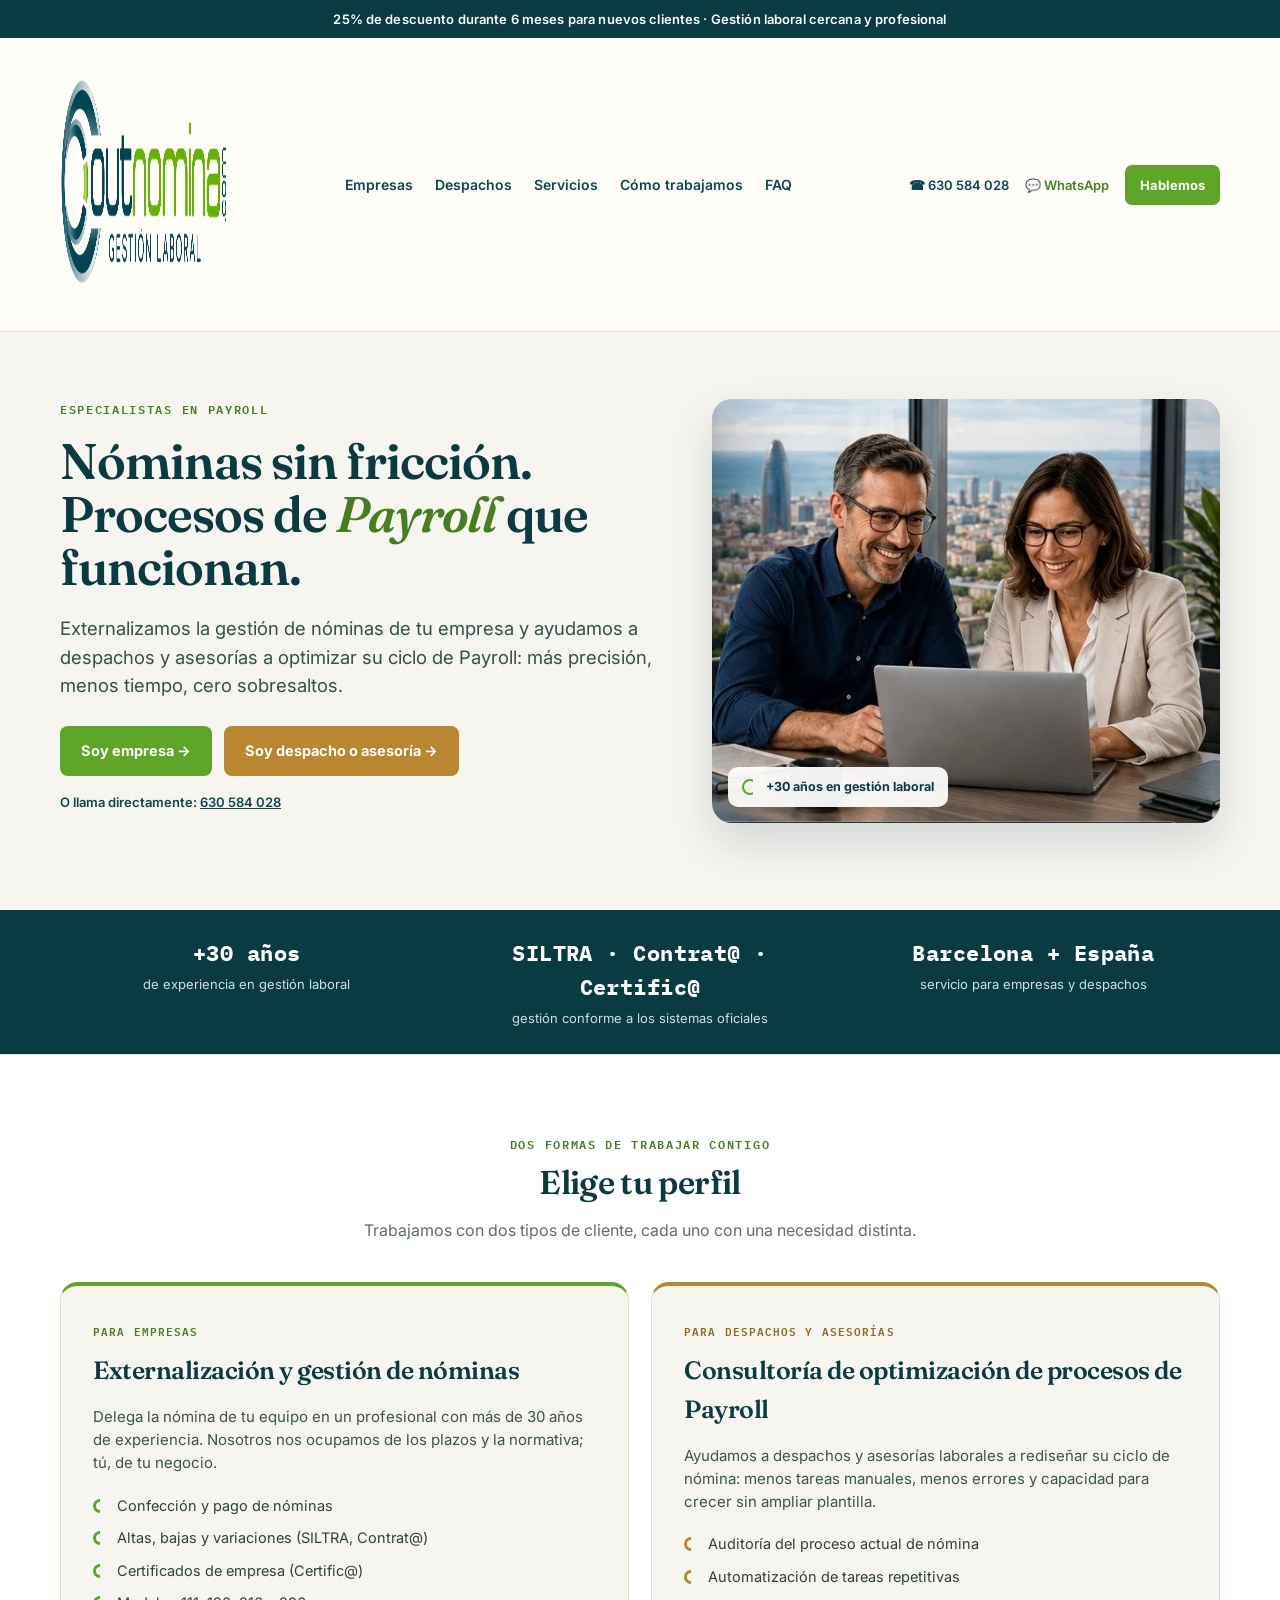
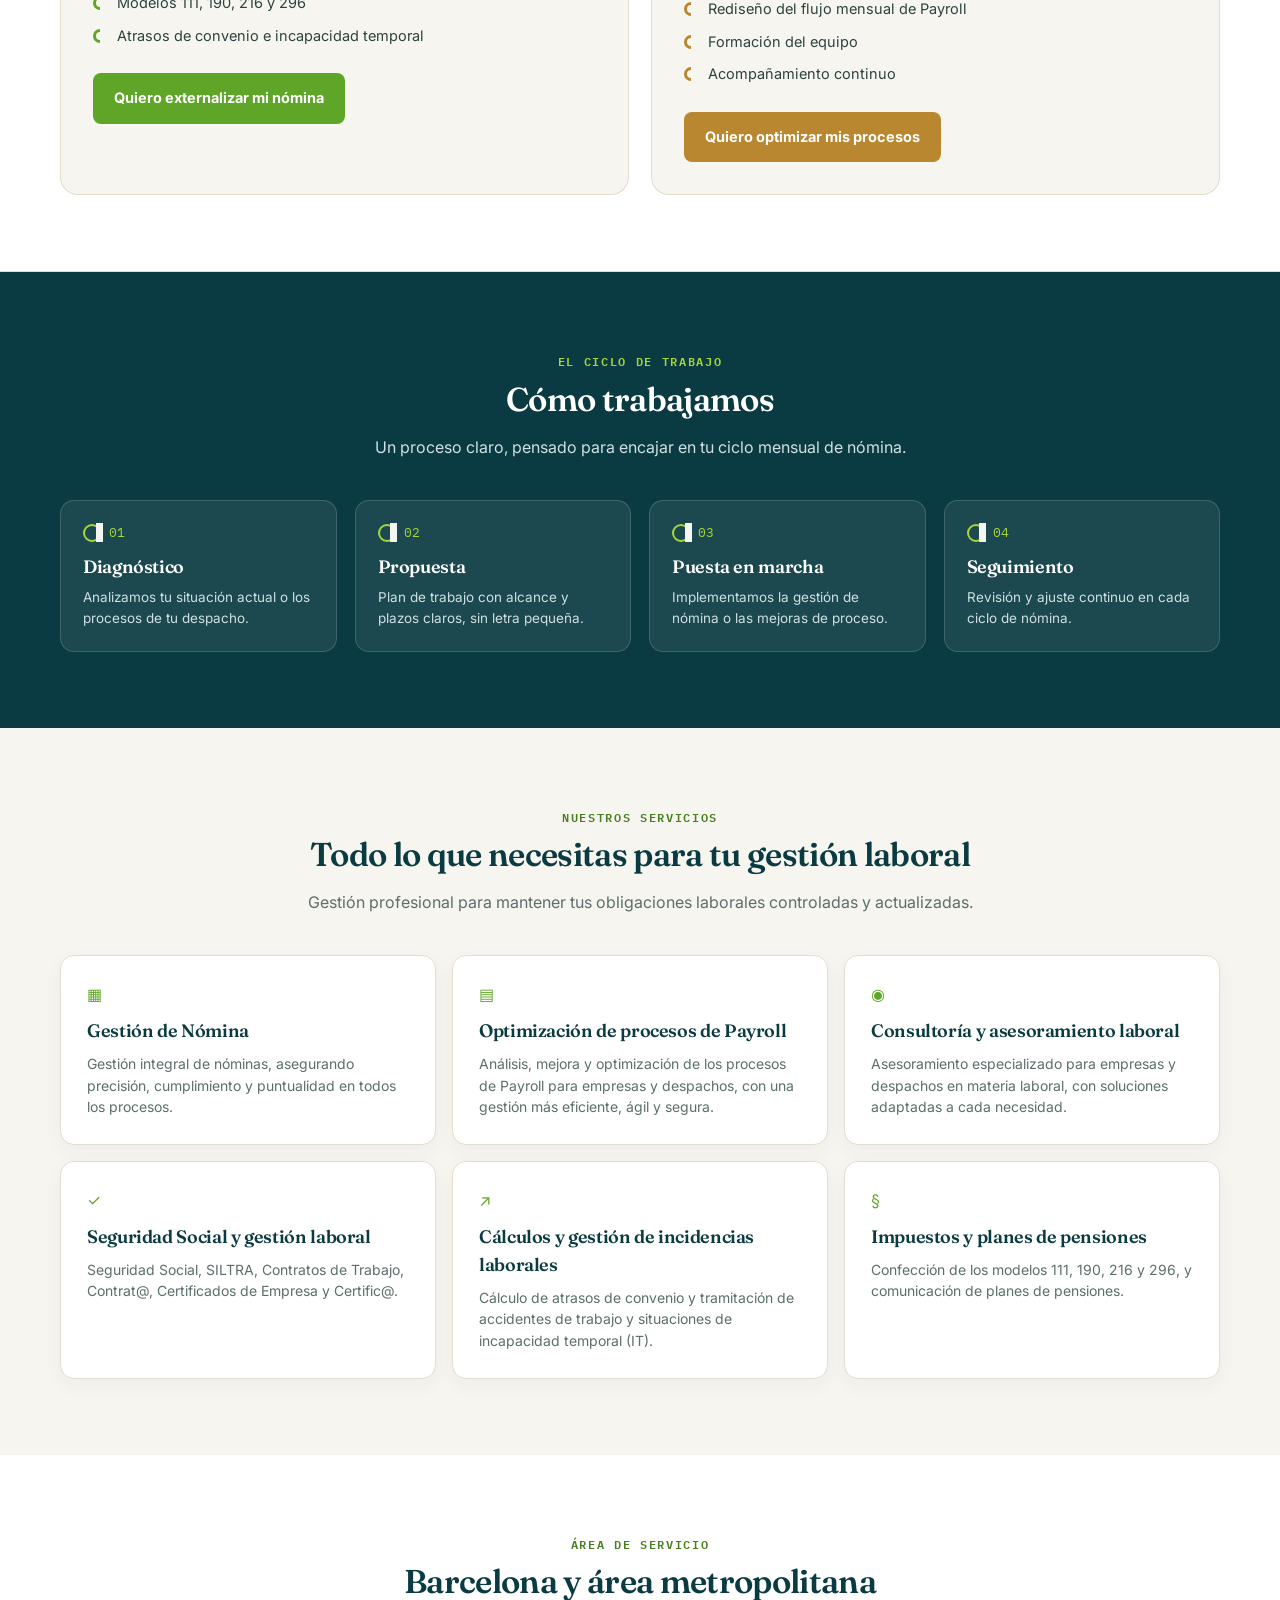
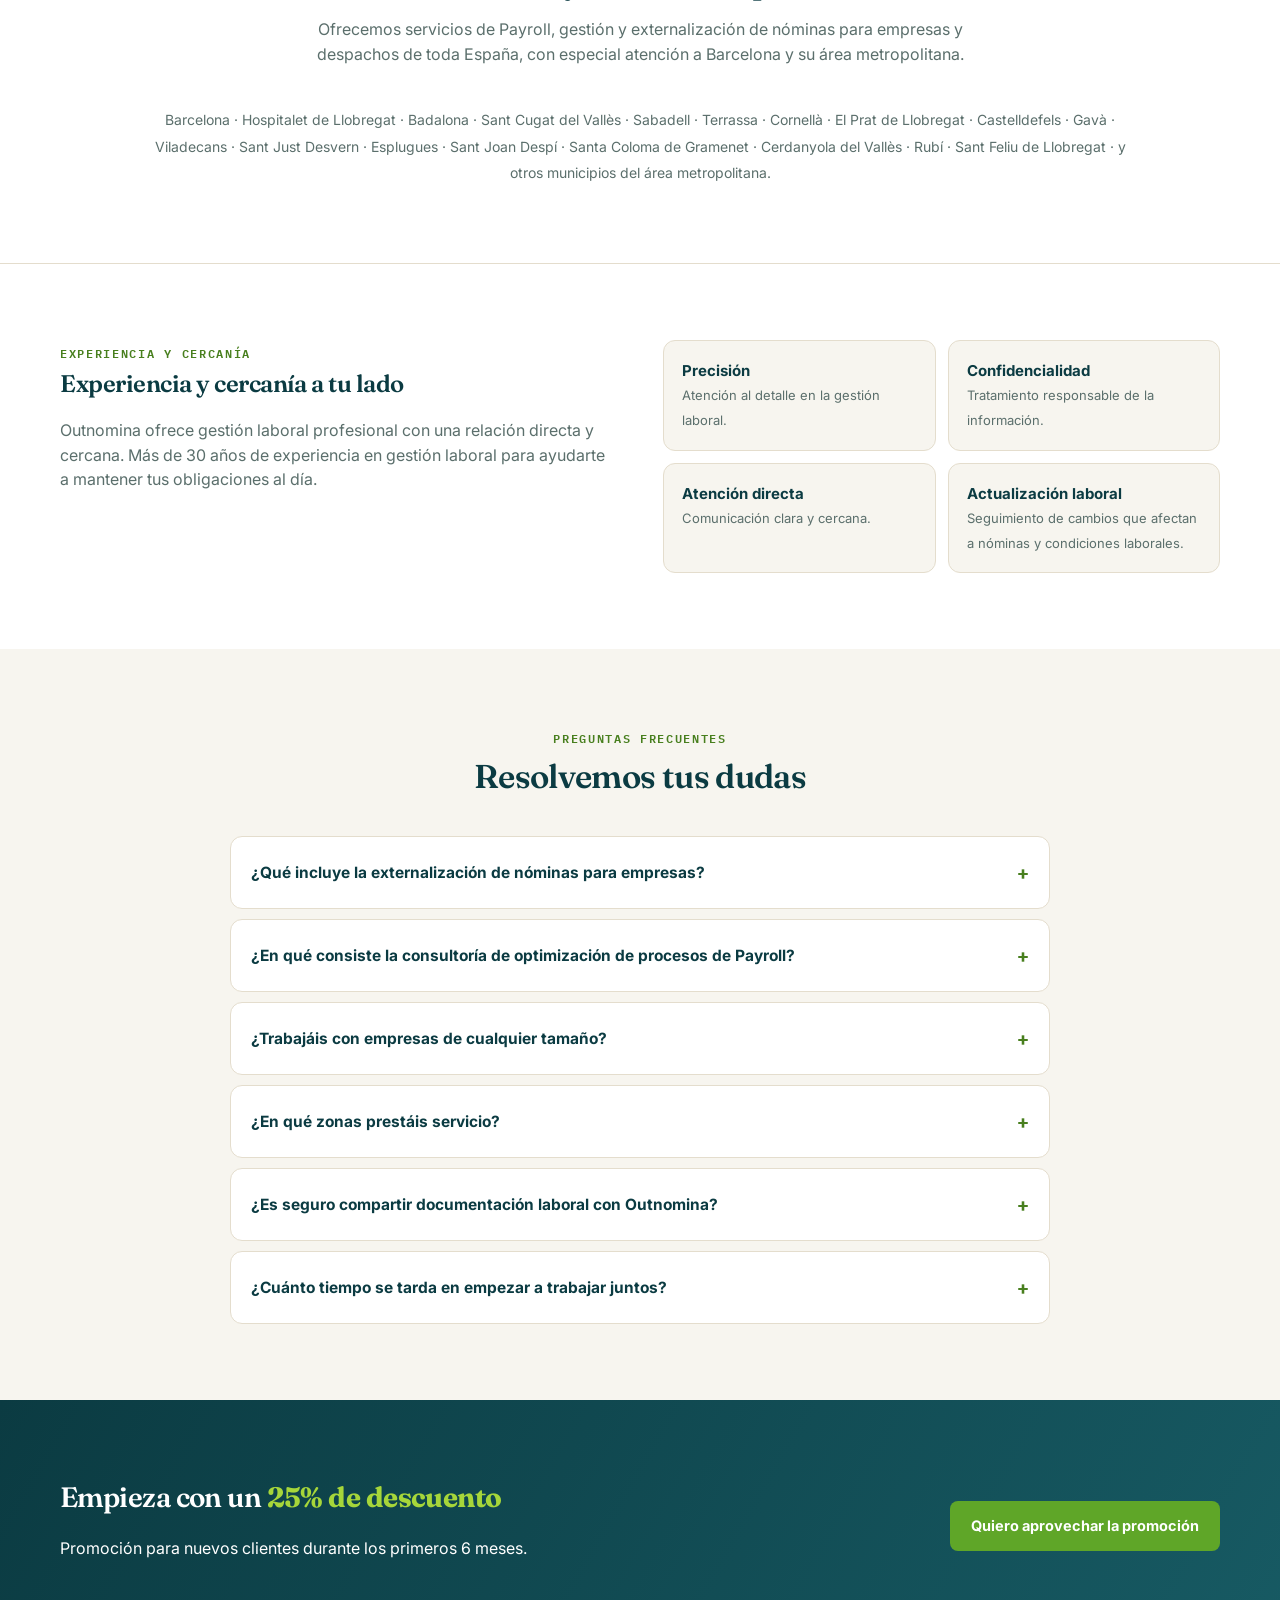
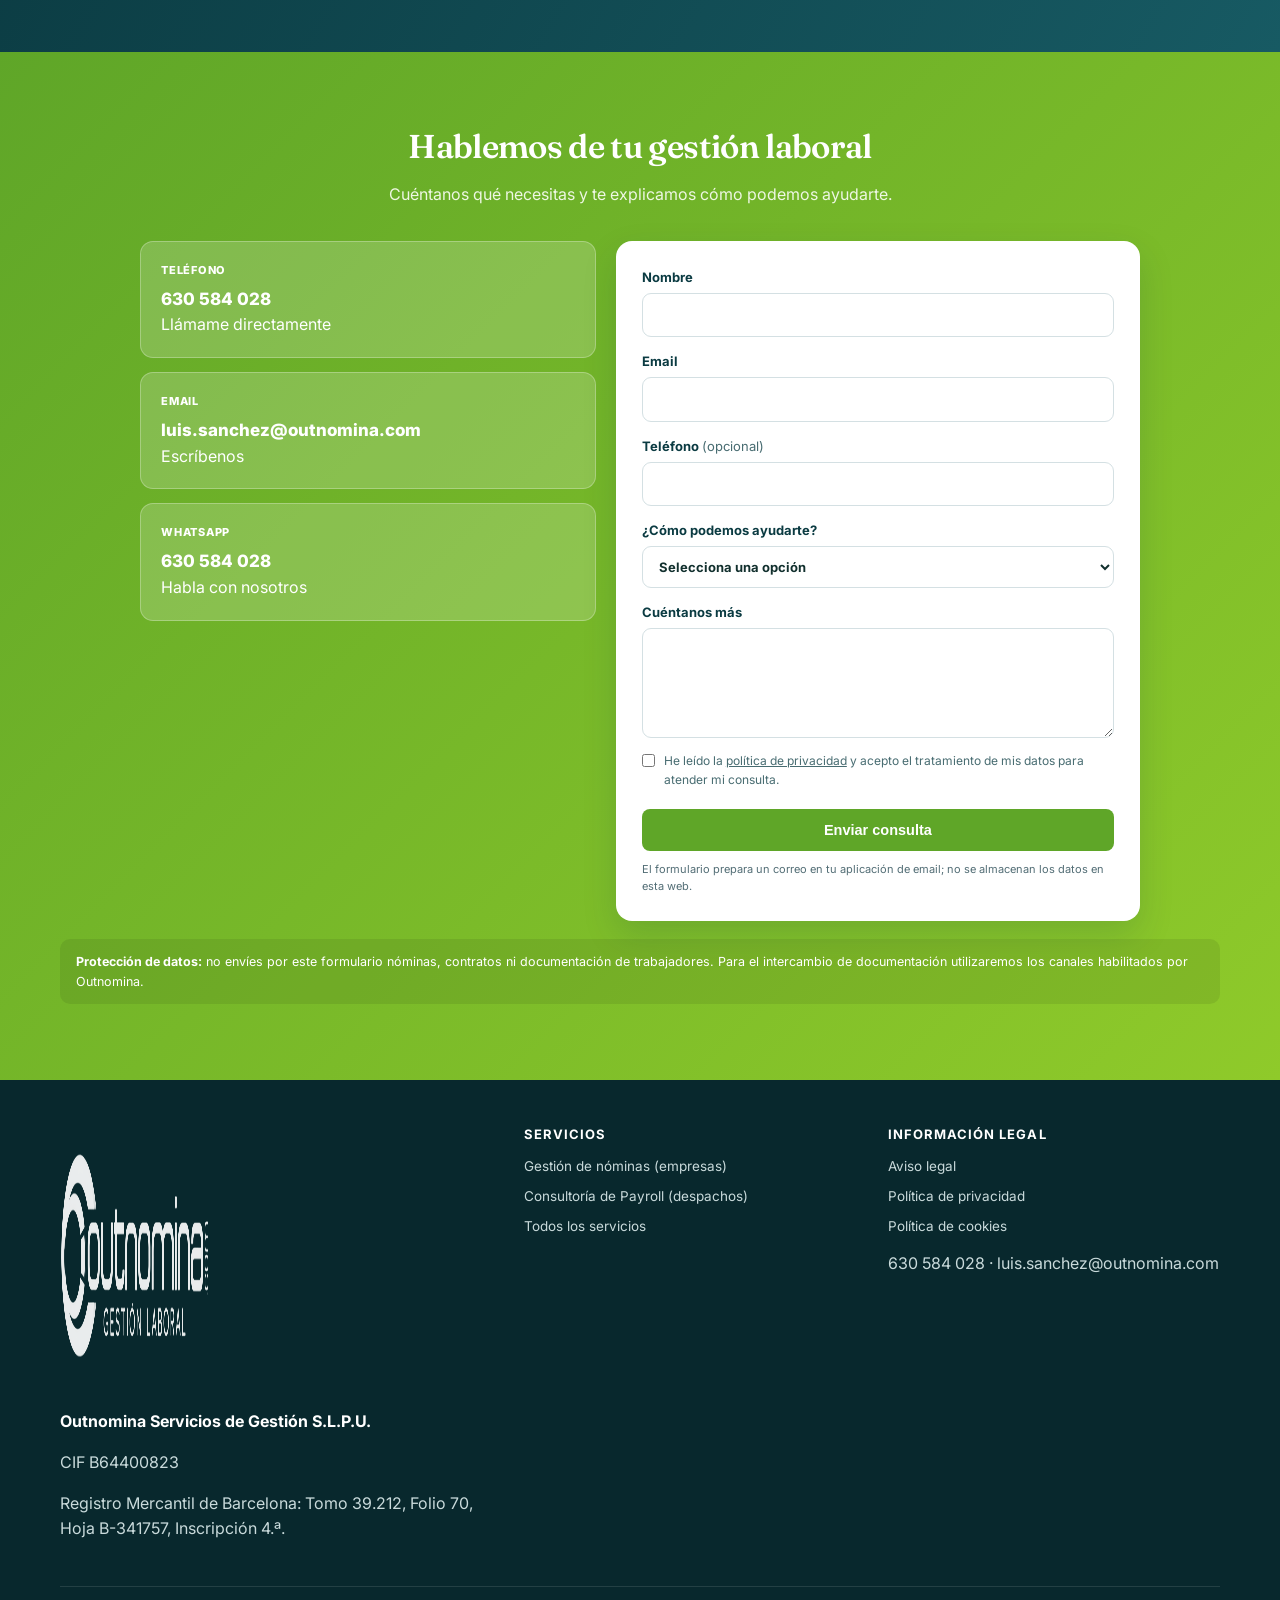
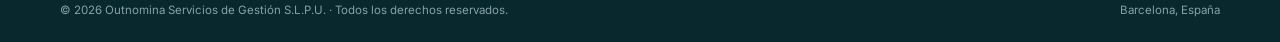
==== index.html @ 31357751 "Add files via upload" ====
<!doctype html>
<html lang="es">
<head>
<meta charset="utf-8">
<meta name="viewport" content="width=device-width,initial-scale=1">
<title>Gestión de Nóminas y Consultoría de Payroll en Barcelona | Outnomina</title>
<meta name="description" content="Externalización de nóminas para empresas y consultoría de optimización de procesos de Payroll para despachos y asesorías. Barcelona y área metropolitana. +30 años de experiencia.">
<link rel="canonical" href="https://outnomina.com/">
<meta name="robots" content="index,follow">

<meta property="og:title" content="Outnomina | Gestión de Nóminas y Consultoría de Payroll">
<meta property="og:description" content="Externalización de nóminas para empresas y consultoría de optimización de procesos de Payroll para despachos y asesorías, en Barcelona y toda España.">
<meta property="og:url" content="https://outnomina.com/">
<meta property="og:type" content="website">
<meta property="og:locale" content="es_ES">
<meta property="og:image" content="https://outnomina.com/hero_small.jpg">
<meta name="twitter:card" content="summary_large_image">
<meta name="twitter:title" content="Outnomina | Gestión de Nóminas y Consultoría de Payroll">
<meta name="twitter:description" content="Externalización de nóminas para empresas y consultoría de optimización de procesos de Payroll para despachos y asesorías.">
<meta name="twitter:image" content="https://outnomina.com/hero_small.jpg">

<link rel="icon" type="image/png" sizes="32x32" href="/favicon-32.png">
<link rel="apple-touch-icon" sizes="180x180" href="/apple-touch-icon.png">
<link rel="manifest" href="/site.webmanifest">
<meta name="theme-color" content="#0b3b42">

<link rel="preconnect" href="https://fonts.googleapis.com">
<link rel="preconnect" href="https://fonts.gstatic.com" crossorigin>
<link href="https://fonts.googleapis.com/css2?family=Fraunces:ital,opsz,wght@0,9..144,400;0,9..144,600;0,9..144,700;1,9..144,500&family=Inter:wght@400;500;600;700;800&family=IBM+Plex+Mono:wght@500;600&display=swap" rel="stylesheet">

<script type="application/ld+json">
{
  "@context": "https://schema.org",
  "@type": "ProfessionalService",
  "name": "Outnomina Servicios de Gestión",
  "alternateName": "Outnomina",
  "url": "https://outnomina.com/",
  "logo": "https://outnomina.com/outnomina_logo_oficial.png",
  "image": "https://outnomina.com/hero_small.jpg",
  "telephone": "+34630584028",
  "email": "luis.sanchez@outnomina.com",
  "priceRange": "$$",
  "address": {
    "@type": "PostalAddress",
    "streetAddress": "Calle Navarra 22, 3º 2ª",
    "addressLocality": "Barberà del Vallès",
    "addressRegion": "Barcelona",
    "addressCountry": "ES"
  },
  "areaServed": [
    {"@type":"City","name":"Barcelona"},
    {"@type":"City","name":"Hospitalet de Llobregat"},
    {"@type":"City","name":"Badalona"},
    {"@type":"City","name":"Sant Cugat del Vallès"},
    {"@type":"City","name":"Sabadell"},
    {"@type":"City","name":"Terrassa"},
    {"@type":"City","name":"Cornellà"},
    {"@type":"City","name":"El Prat de Llobregat"},
    {"@type":"City","name":"Castelldefels"},
    {"@type":"City","name":"Gavà"},
    {"@type":"City","name":"Viladecans"},
    {"@type":"City","name":"Sant Just Desvern"},
    {"@type":"City","name":"Esplugues de Llobregat"},
    {"@type":"City","name":"Sant Joan Despí"},
    {"@type":"City","name":"Santa Coloma de Gramenet"},
    {"@type":"City","name":"Cerdanyola del Vallès"},
    {"@type":"City","name":"Rubí"},
    {"@type":"City","name":"Sant Feliu de Llobregat"},
    {"@type":"Country","name":"España"}
  ],
  "makesOffer": [
    {"@type":"Offer","itemOffered":{"@type":"Service","name":"Externalización y gestión de nóminas para empresas"}},
    {"@type":"Offer","itemOffered":{"@type":"Service","name":"Consultoría de optimización de procesos de Payroll para despachos y asesorías"}}
  ]
}
</script>
<script type="application/ld+json">
{
  "@context": "https://schema.org",
  "@type": "FAQPage",
  "mainEntity": [
    {"@type":"Question","name":"¿Qué incluye la externalización de nóminas para empresas?",
     "acceptedAnswer":{"@type":"Answer","text":"Incluye la confección y el pago de nóminas, altas, bajas y variaciones en Seguridad Social (SILTRA), gestión de contratos (Contrat@), certificados de empresa (Certific@), y la confección de modelos como el 111, 190, 216 y 296, entre otras gestiones laborales."}},
    {"@type":"Question","name":"¿En qué consiste la consultoría de optimización de procesos de Payroll para despachos?",
     "acceptedAnswer":{"@type":"Answer","text":"Analizamos el proceso actual de nómina del despacho o asesoría, identificamos tareas manuales y cuellos de botella, y proponemos mejoras de flujo de trabajo y automatización para ganar eficiencia sin ampliar plantilla."}},
    {"@type":"Question","name":"¿Trabajáis con empresas de cualquier tamaño?",
     "acceptedAnswer":{"@type":"Answer","text":"Sí, adaptamos el servicio de gestión de nóminas al volumen y las necesidades de cada empresa, así como a los procesos concretos de cada despacho o asesoría."}},
    {"@type":"Question","name":"¿En qué zonas prestáis servicio?",
     "acceptedAnswer":{"@type":"Answer","text":"Trabajamos con empresas y despachos de Barcelona y su área metropolitana, y también con clientes de toda España."}},
    {"@type":"Question","name":"¿Es seguro compartir documentación laboral con Outnomina?",
     "acceptedAnswer":{"@type":"Answer","text":"La documentación laboral (nóminas, contratos, datos de trabajadores) se intercambia siempre por los canales habilitados para ello, nunca por el formulario de contacto de la web."}},
    {"@type":"Question","name":"¿Cuánto tiempo se tarda en empezar a trabajar juntos?",
     "acceptedAnswer":{"@type":"Answer","text":"Tras un primer contacto para entender tu situación, se define un plan de trabajo con plazos y alcance claros antes de comenzar la gestión o la consultoría."}}
  ]
}
</script>

<style>
:root{
  --ink:#12302e; --teal-900:#0b3b42; --teal-800:#0f4750; --teal-700:#175a63;
  --green:#5fa628; --green-dark:#487f1e; --gold:#b8872f; --gold-dark:#93691f;
  --paper:#f7f5ef; --card:#ffffff; --line:#e4ddcd; --muted:#5b6f6c;
  --serif:'Fraunces',Georgia,serif; --sans:'Inter',Arial,sans-serif; --mono:'IBM Plex Mono',monospace;
}
*{box-sizing:border-box}
html{scroll-behavior:smooth}
body{margin:0;font-family:var(--sans);color:var(--ink);line-height:1.55;background:var(--paper)}
a{text-decoration:none;color:inherit}
img{max-width:100%;display:block}
.w{width:min(1160px,92%);margin:auto}
h1,h2,h3{font-family:var(--serif);font-weight:600;letter-spacing:-.02em;color:var(--teal-900);margin:0}
.eyebrow{font-family:var(--mono);font-size:12px;font-weight:600;letter-spacing:.14em;text-transform:uppercase;color:var(--green-dark)}
.eyebrow.gold{color:var(--gold-dark)}
.muted{color:var(--muted)}

/* ring signature motif */
.ring{display:inline-block;width:1em;height:1em;border-radius:50%;border:.22em solid currentColor;position:relative}
.ring::after{content:"";position:absolute;top:-.22em;right:-.30em;width:.55em;height:1.44em;background:var(--paper);transform:rotate(0deg)}
.divider{display:flex;align-items:center;justify-content:center;gap:10px;margin:0 0 14px;color:var(--green)}
.divider .ring{width:22px;height:22px}
.divider span{font-family:var(--mono);font-size:11px;letter-spacing:.12em;color:var(--muted);text-transform:uppercase}

/* top strip + nav */
.top{background:var(--teal-900);color:#fff;padding:9px 0;text-align:center;font-size:13px;font-weight:600;letter-spacing:.01em}
header{position:sticky;top:0;background:#fffdf9ee;backdrop-filter:blur(6px);z-index:40;border-bottom:1px solid var(--line)}
nav.w{display:flex;align-items:center;justify-content:space-between;gap:24px;padding:12px 0}
.logo{width:168px}
.navlinks{display:flex;gap:22px;font-size:14px;font-weight:600;color:var(--teal-800)}
.navlinks a:hover{color:var(--green-dark)}
.contactline{display:flex;gap:16px;align-items:center;font-size:13px;font-weight:600;color:var(--teal-800)}
.wa{color:var(--green-dark)}
.btn{display:inline-flex;align-items:center;gap:6px;padding:13px 20px;border-radius:8px;font-weight:700;font-size:14.5px;border:1px solid transparent;white-space:nowrap}
.btn.p{background:var(--green);color:#fff}
.btn.p:hover{background:var(--green-dark)}
.btn.gold{background:var(--gold);color:#fff}
.btn.gold:hover{background:var(--gold-dark)}
.btn.ghost{border-color:var(--teal-900);color:var(--teal-900)}
.btn.ghost:hover{background:var(--teal-900);color:#fff}
.btn.sm{padding:9px 14px;font-size:13px;border-radius:7px}

/* hero */
.hero{padding:64px 0 40px}
.hg{display:grid;grid-template-columns:1.08fr .92fr;gap:56px;align-items:center}
.hero h1{font-size:50px;line-height:1.06;margin:14px 0 20px}
.hero h1 em{font-style:italic;color:var(--green-dark)}
.hero p.lead{font-size:18.5px;color:#33504c;max-width:52ch}
.actions{display:flex;gap:12px;flex-wrap:wrap;margin-top:26px}
.hero .tel{font-size:13px;font-weight:600;color:var(--teal-800);align-self:center}
.himg-wrap{position:relative;border-radius:20px;overflow:hidden;box-shadow:0 20px 45px #06344726}
.himg-wrap img{width:100%;height:100%;object-fit:cover}
.himg-tag{position:absolute;left:16px;bottom:16px;background:#ffffffee;border-radius:10px;padding:10px 14px;font-size:12.5px;font-weight:700;color:var(--teal-900);display:flex;gap:8px;align-items:center}
.himg-tag .ring{color:var(--green);width:16px;height:16px}

.trust{background:var(--teal-900);color:#fff;padding:26px 0;margin-top:44px}
.tg{display:grid;grid-template-columns:repeat(3,1fr);gap:20px;text-align:center}
.tg b{display:block;font-family:var(--mono);font-size:22px;letter-spacing:.02em}
.tg span{display:block;font-size:13px;color:#cfe1e2;margin-top:4px}

section{padding:76px 0}
.head{text-align:center;max-width:700px;margin:0 auto 40px}
.head h2{font-size:33px;line-height:1.15;margin:8px 0 10px}
.head p{color:var(--muted);font-size:16px}

/* audience split */
.perfil{background:#fff;border-top:1px solid var(--line);border-bottom:1px solid var(--line)}
.split{display:grid;grid-template-columns:1fr 1fr;gap:22px}
.pcard{border-radius:18px;padding:32px;border:1px solid var(--line);background:var(--paper);position:relative;overflow:hidden}
.pcard.emp{border-top:4px solid var(--green)}
.pcard.desp{border-top:4px solid var(--gold)}
.pcard .tag{font-family:var(--mono);font-size:11px;font-weight:600;letter-spacing:.1em;text-transform:uppercase;color:var(--green-dark)}
.pcard.desp .tag{color:var(--gold-dark)}
.pcard h3{font-size:25px;margin:8px 0 12px}
.pcard p.desc{color:#3b544f;font-size:15px}
.pcard ul{list-style:none;margin:20px 0 26px;padding:0;display:grid;gap:10px}
.pcard li{display:flex;gap:10px;align-items:flex-start;font-size:14.5px;color:#2c433f}
.pcard li .ring{flex:none;width:14px;height:14px;margin-top:4px;color:var(--green)}
.pcard.desp li .ring{color:var(--gold)}

/* process */
.process{background:var(--teal-900);color:#fff}
.process .head h2{color:#fff}
.process .head p{color:#cfe1e2}
.psteps{display:grid;grid-template-columns:repeat(4,1fr);gap:18px}
.pstep{background:#ffffff12;border:1px solid #ffffff28;border-radius:14px;padding:22px}
.pstep .num{font-family:var(--mono);font-size:13px;color:#a6d63a;display:flex;align-items:center;gap:8px;margin-bottom:10px}
.pstep .num .ring{width:18px;height:18px}
.pstep h3{color:#fff;font-size:18px;margin-bottom:6px}
.pstep p{color:#cfe1e2;font-size:13.5px;margin:0}

/* services */
.cards{display:grid;grid-template-columns:repeat(3,1fr);gap:16px}
.card{border:1px solid var(--line);background:#fff;border-radius:14px;padding:26px;box-shadow:0 7px 20px #0634470a}
.card .ic{color:var(--green);margin-bottom:10px}
.card h3{color:var(--teal-900);font-size:18px;margin:0 0 8px}
.card p{color:var(--muted);font-size:14px;margin:0}

/* local seo */
.local-seo{background:#fff}
.municipios{max-width:1000px;margin:0 auto;color:var(--muted);font-size:14px;line-height:1.9;text-align:center}

/* about */
.about{background:#fff;border-top:1px solid var(--line)}
.ag{display:grid;grid-template-columns:1fr 1fr;gap:46px;align-items:start}
.points{display:grid;grid-template-columns:1fr 1fr;gap:12px}
.point{background:var(--paper);border:1px solid var(--line);border-radius:12px;padding:18px}
.point b{display:block;color:var(--teal-900);font-size:15px}
.point span{font-size:13px;color:var(--muted)}

/* faq */
.faq{background:var(--paper)}
.faq-list{max-width:820px;margin:0 auto;display:grid;gap:10px}
.faq-item{background:#fff;border:1px solid var(--line);border-radius:12px;padding:4px 20px}
.faq-item summary{cursor:pointer;padding:16px 0;font-weight:700;color:var(--teal-900);font-size:15.5px;list-style:none;display:flex;justify-content:space-between;gap:16px;align-items:center}
.faq-item summary::-webkit-details-marker{display:none}
.faq-item summary::after{content:"+";font-family:var(--mono);font-size:20px;color:var(--green-dark);flex:none}
.faq-item[open] summary::after{content:"–"}
.faq-item p{margin:0 0 18px;color:var(--muted);font-size:14.5px}

/* promo */
.promo{background:linear-gradient(120deg,var(--teal-900),var(--teal-700));color:#fff}
.promo .w{display:flex;justify-content:space-between;align-items:center;gap:25px;flex-wrap:wrap}
.promo h2{color:#fff;font-size:28px}
.promo strong{color:#a6d63a}

/* contact */
.contact{background:linear-gradient(135deg,var(--green),#8fca2a);color:#fff}
.contact h2{color:#fff;margin:0 0 8px}
.contact .head p{color:#eef7e3}
.contact-layout{display:grid;grid-template-columns:1fr 1.15fr;gap:20px;align-items:start;max-width:1000px;margin:0 auto}
.cg{display:grid;gap:14px}
.cb{background:#ffffff2e;border:1px solid #ffffff45;border-radius:13px;padding:20px;min-height:100px}
.cb small{display:block;text-transform:uppercase;font-weight:800;letter-spacing:.07em;font-size:11px}
.cb a{display:block;margin-top:7px;font-size:17px;font-weight:800;overflow-wrap:anywhere}
.contact-form{background:#fff;color:var(--ink);border-radius:16px;padding:26px;box-shadow:0 14px 34px #06344726}
.contact-form label{display:block;font-weight:700;font-size:13px;margin-bottom:14px;color:var(--teal-900)}
.contact-form label span{font-weight:400;opacity:.75}
.contact-form input,.contact-form select,.contact-form textarea{display:block;width:100%;box-sizing:border-box;margin-top:6px;border:1px solid #d4e0e3;border-radius:9px;padding:11px 12px;font:inherit;color:var(--ink);background:#fff}
.contact-form textarea{resize:vertical;min-height:110px}
.contact-form input:focus,.contact-form select:focus,.contact-form textarea:focus{outline:2px solid #66b20133;border-color:#66b201}
.contact-form .consent{display:flex;gap:9px;align-items:flex-start;font-weight:600;font-size:12px}
.contact-form .consent input{width:auto;margin:2px 0 0}
.contact-form .consent a{color:var(--teal-900);text-decoration:underline}
.contact-form .btn{border:0;cursor:pointer;font-weight:800;width:100%;justify-content:center}
.form-note{font-size:11px;margin:10px 0 0;color:#526d75}
.note{margin-top:18px;background:#00000014;padding:13px 16px;border-radius:10px;font-size:12.5px}

footer{background:#08282d;color:#c9dadb;padding:44px 0 22px}
.fg{display:grid;grid-template-columns:1.3fr 1fr 1fr;gap:32px}
.fl{width:150px;filter:brightness(0) invert(1);opacity:.92}
.fcol h4{color:#fff;font-size:13px;text-transform:uppercase;letter-spacing:.08em;margin:0 0 12px}
.flinks{display:flex;flex-direction:column;gap:9px;font-size:13.5px}
.flinks a:hover{color:#fff}
.copy{border-top:1px solid #ffffff1c;margin-top:30px;padding-top:15px;font-size:11.5px;color:#87a1a3;display:flex;justify-content:space-between;flex-wrap:wrap;gap:8px}

@media(max-width:900px){
  .hg,.ag,.split{grid-template-columns:1fr}
  .cards{grid-template-columns:1fr 1fr}
  .cg,.tg,.psteps{grid-template-columns:1fr 1fr}
  .promo .w{flex-direction:column;align-items:flex-start}
  .fg{grid-template-columns:1fr}
  .hero h1{font-size:38px}
  .navlinks{display:none}
  .contact-layout{grid-template-columns:1fr}
}
@media(max-width:560px){
  .cards,.points,.psteps,.tg,.cg{grid-template-columns:1fr}
  .hero h1{font-size:32px}
  nav.w{flex-wrap:wrap}
  .contactline{flex-wrap:wrap;gap:10px}
  .w{width:92%}
}
</style>
</head>
<body>
<div class="top">25% de descuento durante 6 meses para nuevos clientes · Gestión laboral cercana y profesional</div>

<header><nav class="w">
  <a href="/"><picture><source srcset="outnomina_logo_oficial.webp" type="image/webp"><img class="logo" src="outnomina_logo_oficial.png" alt="Outnomina Servicios de Gestión" width="800" height="269"></picture></a>
  <div class="navlinks">
    <a href="#empresas">Empresas</a>
    <a href="#despachos">Despachos</a>
    <a href="#servicios">Servicios</a>
    <a href="#como-trabajamos">Cómo trabajamos</a>
    <a href="#faq">FAQ</a>
  </div>
  <div class="contactline">
    <a href="tel:+34630584028">☎ 630 584 028</a>
    <a class="wa" href="https://wa.me/34630584028" target="_blank" rel="noopener">💬 WhatsApp</a>
    <a class="btn p sm" href="#contacto">Hablemos</a>
  </div>
</nav></header>

<main>

<section class="hero"><div class="w hg">
  <div>
    <span class="eyebrow">Especialistas en Payroll</span>
    <h1>Nóminas sin fricción.<br>Procesos de <em>Payroll</em> que funcionan.</h1>
    <p class="lead">Externalizamos la gestión de nóminas de tu empresa y ayudamos a despachos y asesorías a optimizar su ciclo de Payroll: más precisión, menos tiempo, cero sobresaltos.</p>
    <div class="actions">
      <a class="btn p" href="#empresas">Soy empresa →</a>
      <a class="btn gold" href="#despachos">Soy despacho o asesoría →</a>
    </div>
    <p class="tel" style="margin-top:16px">O llama directamente: <a href="tel:+34630584028" style="text-decoration:underline">630 584 028</a></p>
  </div>
  <div class="himg-wrap">
    <picture><source srcset="hero.webp" type="image/webp"><img src="hero_small.jpg" alt="Reunión de trabajo revisando la gestión de nóminas" width="577" height="481"></picture>
    <div class="himg-tag"><span class="ring" aria-hidden="true"></span> +30 años en gestión laboral</div>
  </div>
</div></section>

<section class="trust"><div class="w tg">
  <div><b>+30 años</b><span>de experiencia en gestión laboral</span></div>
  <div><b>SILTRA · Contrat@ · Certific@</b><span>gestión conforme a los sistemas oficiales</span></div>
  <div><b>Barcelona + España</b><span>servicio para empresas y despachos</span></div>
</div></section>

<section class="perfil" id="perfil"><div class="w">
  <div class="head">
    <span class="eyebrow">Dos formas de trabajar contigo</span>
    <h2>Elige tu perfil</h2>
    <p>Trabajamos con dos tipos de cliente, cada uno con una necesidad distinta.</p>
  </div>
  <div class="split">
    <div class="pcard emp" id="empresas">
      <span class="tag">Para empresas</span>
      <h3>Externalización y gestión de nóminas</h3>
      <p class="desc">Delega la nómina de tu equipo en un profesional con más de 30 años de experiencia. Nosotros nos ocupamos de los plazos y la normativa; tú, de tu negocio.</p>
      <ul>
        <li><span class="ring"></span> Confección y pago de nóminas</li>
        <li><span class="ring"></span> Altas, bajas y variaciones (SILTRA, Contrat@)</li>
        <li><span class="ring"></span> Certificados de empresa (Certific@)</li>
        <li><span class="ring"></span> Modelos 111, 190, 216 y 296</li>
        <li><span class="ring"></span> Atrasos de convenio e incapacidad temporal</li>
      </ul>
      <a class="btn p" href="#contacto">Quiero externalizar mi nómina</a>
    </div>
    <div class="pcard desp" id="despachos">
      <span class="tag">Para despachos y asesorías</span>
      <h3>Consultoría de optimización de procesos de Payroll</h3>
      <p class="desc">Ayudamos a despachos y asesorías laborales a rediseñar su ciclo de nómina: menos tareas manuales, menos errores y capacidad para crecer sin ampliar plantilla.</p>
      <ul>
        <li><span class="ring"></span> Auditoría del proceso actual de nómina</li>
        <li><span class="ring"></span> Automatización de tareas repetitivas</li>
        <li><span class="ring"></span> Rediseño del flujo mensual de Payroll</li>
        <li><span class="ring"></span> Formación del equipo</li>
        <li><span class="ring"></span> Acompañamiento continuo</li>
      </ul>
      <a class="btn gold" href="#contacto">Quiero optimizar mis procesos</a>
    </div>
  </div>
</div></section>

<section class="process" id="como-trabajamos"><div class="w">
  <div class="head">
    <span class="eyebrow" style="color:#a6d63a">El ciclo de trabajo</span>
    <h2>Cómo trabajamos</h2>
    <p>Un proceso claro, pensado para encajar en tu ciclo mensual de nómina.</p>
  </div>
  <div class="psteps">
    <div class="pstep"><div class="num"><span class="ring"></span>01</div><h3>Diagnóstico</h3><p>Analizamos tu situación actual o los procesos de tu despacho.</p></div>
    <div class="pstep"><div class="num"><span class="ring"></span>02</div><h3>Propuesta</h3><p>Plan de trabajo con alcance y plazos claros, sin letra pequeña.</p></div>
    <div class="pstep"><div class="num"><span class="ring"></span>03</div><h3>Puesta en marcha</h3><p>Implementamos la gestión de nómina o las mejoras de proceso.</p></div>
    <div class="pstep"><div class="num"><span class="ring"></span>04</div><h3>Seguimiento</h3><p>Revisión y ajuste continuo en cada ciclo de nómina.</p></div>
  </div>
</div></section>

<section id="servicios"><div class="w">
  <div class="head">
    <span class="eyebrow">Nuestros servicios</span>
    <h2>Todo lo que necesitas para tu gestión laboral</h2>
    <p>Gestión profesional para mantener tus obligaciones laborales controladas y actualizadas.</p>
  </div>
  <div class="cards">
    <div class="card"><div class="ic">▦</div><h3>Gestión de Nómina</h3><p>Gestión integral de nóminas, asegurando precisión, cumplimiento y puntualidad en todos los procesos.</p></div>
    <div class="card"><div class="ic">▤</div><h3>Optimización de procesos de Payroll</h3><p>Análisis, mejora y optimización de los procesos de Payroll para empresas y despachos, con una gestión más eficiente, ágil y segura.</p></div>
    <div class="card"><div class="ic">◉</div><h3>Consultoría y asesoramiento laboral</h3><p>Asesoramiento especializado para empresas y despachos en materia laboral, con soluciones adaptadas a cada necesidad.</p></div>
    <div class="card"><div class="ic">✓</div><h3>Seguridad Social y gestión laboral</h3><p>Seguridad Social, SILTRA, Contratos de Trabajo, Contrat@, Certificados de Empresa y Certific@.</p></div>
    <div class="card"><div class="ic">↗</div><h3>Cálculos y gestión de incidencias laborales</h3><p>Cálculo de atrasos de convenio y tramitación de accidentes de trabajo y situaciones de incapacidad temporal (IT).</p></div>
    <div class="card"><div class="ic">§</div><h3>Impuestos y planes de pensiones</h3><p>Confección de los modelos 111, 190, 216 y 296, y comunicación de planes de pensiones.</p></div>
  </div>
</div></section>

<section class="local-seo"><div class="w">
  <div class="head">
    <span class="eyebrow">Área de servicio</span>
    <h2>Barcelona y área metropolitana</h2>
    <p>Ofrecemos servicios de Payroll, gestión y externalización de nóminas para empresas y despachos de toda España, con especial atención a Barcelona y su área metropolitana.</p>
  </div>
  <p class="municipios">Barcelona · Hospitalet de Llobregat · Badalona · Sant Cugat del Vallès · Sabadell · Terrassa · Cornellà · El Prat de Llobregat · Castelldefels · Gavà · Viladecans · Sant Just Desvern · Esplugues · Sant Joan Despí · Santa Coloma de Gramenet · Cerdanyola del Vallès · Rubí · Sant Feliu de Llobregat · y otros municipios del área metropolitana.</p>
</div></section>

<section class="about"><div class="w ag">
  <div>
    <span class="eyebrow">Experiencia y cercanía</span>
    <h2>Experiencia y cercanía a tu lado</h2>
    <p class="muted">Outnomina ofrece gestión laboral profesional con una relación directa y cercana. Más de 30 años de experiencia en gestión laboral para ayudarte a mantener tus obligaciones al día.</p>
  </div>
  <div class="points">
    <div class="point"><b>Precisión</b><span>Atención al detalle en la gestión laboral.</span></div>
    <div class="point"><b>Confidencialidad</b><span>Tratamiento responsable de la información.</span></div>
    <div class="point"><b>Atención directa</b><span>Comunicación clara y cercana.</span></div>
    <div class="point"><b>Actualización laboral</b><span>Seguimiento de cambios que afectan a nóminas y condiciones laborales.</span></div>
  </div>
</div></section>

<section class="faq" id="faq"><div class="w">
  <div class="head">
    <span class="eyebrow">Preguntas frecuentes</span>
    <h2>Resolvemos tus dudas</h2>
  </div>
  <div class="faq-list">
    <details class="faq-item"><summary>¿Qué incluye la externalización de nóminas para empresas?</summary><p>Incluye la confección y el pago de nóminas, altas, bajas y variaciones en Seguridad Social (SILTRA), gestión de contratos (Contrat@), certificados de empresa (Certific@), y la confección de modelos como el 111, 190, 216 y 296, entre otras gestiones laborales.</p></details>
    <details class="faq-item"><summary>¿En qué consiste la consultoría de optimización de procesos de Payroll?</summary><p>Analizamos el proceso actual de nómina del despacho o asesoría, identificamos tareas manuales y cuellos de botella, y proponemos mejoras de flujo de trabajo y automatización para ganar eficiencia sin ampliar plantilla.</p></details>
    <details class="faq-item"><summary>¿Trabajáis con empresas de cualquier tamaño?</summary><p>Sí, adaptamos el servicio de gestión de nóminas al volumen y las necesidades de cada empresa, así como a los procesos concretos de cada despacho o asesoría.</p></details>
    <details class="faq-item"><summary>¿En qué zonas prestáis servicio?</summary><p>Trabajamos con empresas y despachos de Barcelona y su área metropolitana, y también con clientes de toda España.</p></details>
    <details class="faq-item"><summary>¿Es seguro compartir documentación laboral con Outnomina?</summary><p>La documentación laboral (nóminas, contratos, datos de trabajadores) se intercambia siempre por los canales habilitados para ello, nunca por el formulario de contacto de la web.</p></details>
    <details class="faq-item"><summary>¿Cuánto tiempo se tarda en empezar a trabajar juntos?</summary><p>Tras un primer contacto para entender tu situación, se define un plan de trabajo con plazos y alcance claros antes de comenzar la gestión o la consultoría.</p></details>
  </div>
</div></section>

<section class="promo"><div class="w">
  <div><h2>Empieza con un <strong>25% de descuento</strong></h2><p>Promoción para nuevos clientes durante los primeros 6 meses.</p></div>
  <a class="btn p" href="#contacto">Quiero aprovechar la promoción</a>
</div></section>

<section id="contacto" class="contact"><div class="w">
  <div class="head" style="margin-bottom:34px">
    <h2>Hablemos de tu gestión laboral</h2>
    <p>Cuéntanos qué necesitas y te explicamos cómo podemos ayudarte.</p>
  </div>
  <div class="contact-layout">
    <div class="cg">
      <div class="cb"><small>Teléfono</small><a href="tel:+34630584028">630 584 028</a><span>Llámame directamente</span></div>
      <div class="cb"><small>Email</small><a href="mailto:luis.sanchez@outnomina.com">luis.sanchez@outnomina.com</a><span>Escríbenos</span></div>
      <div class="cb"><small>WhatsApp</small><a href="https://wa.me/34630584028" target="_blank" rel="noopener">630 584 028</a><span>Habla con nosotros</span></div>
    </div>
    <div>
      <form class="contact-form" id="contactForm">
        <label>Nombre<input name="nombre" type="text" autocomplete="name" required></label>
        <label>Email<input name="email" type="email" autocomplete="email" required></label>
        <label>Teléfono <span>(opcional)</span><input name="telefono" type="tel" autocomplete="tel"></label>
        <label>¿Cómo podemos ayudarte?
          <select name="perfil" required>
            <option value="">Selecciona una opción</option>
            <option value="Gestión de nóminas para mi empresa">Gestión de nóminas para mi empresa</option>
            <option value="Consultoría de optimización de procesos (despacho o asesoría)">Consultoría de optimización de procesos (despacho o asesoría)</option>
            <option value="Otra consulta">Otra consulta</option>
          </select>
        </label>
        <label>Cuéntanos más<textarea name="mensaje" rows="4" required></textarea></label>
        <label class="consent"><input name="consentimiento" type="checkbox" required><span>He leído la <a href="privacidad.html">política de privacidad</a> y acepto el tratamiento de mis datos para atender mi consulta.</span></label>
        <button class="btn p" type="submit" style="margin-top:6px">Enviar consulta</button>
        <p class="form-note">El formulario prepara un correo en tu aplicación de email; no se almacenan los datos en esta web.</p>
      </form>
    </div>
  </div>
  <div class="note"><strong>Protección de datos:</strong> no envíes por este formulario nóminas, contratos ni documentación de trabajadores. Para el intercambio de documentación utilizaremos los canales habilitados por Outnomina.</div>
</div></section>

</main>

<script>
document.getElementById('contactForm').addEventListener('submit', function(e){
  e.preventDefault();
  const f = new FormData(this);
  const subject = encodeURIComponent('Consulta desde Outnomina — ' + (f.get('perfil') || ''));
  const body = encodeURIComponent(
    'Nombre: ' + f.get('nombre') +
    '\nEmail: ' + f.get('email') +
    '\nTeléfono: ' + (f.get('telefono') || '') +
    '\nPerfil: ' + f.get('perfil') +
    '\n\nMensaje:\n' + f.get('mensaje')
  );
  window.location.href = 'mailto:luis.sanchez@outnomina.com?subject=' + subject + '&body=' + body;
});
</script>

<footer><div class="w">
  <div class="fg">
    <div>
      <picture><source srcset="outnomina_logo_oficial.webp" type="image/webp"><img class="fl" src="outnomina_logo_oficial.png" alt="Outnomina" width="800" height="269"></picture>
      <p style="margin-top:16px"><strong style="color:#fff">Outnomina Servicios de Gestión S.L.P.U.</strong></p>
      <p>CIF B64400823</p>
      <p>Registro Mercantil de Barcelona: Tomo 39.212, Folio 70, Hoja B-341757, Inscripción 4.ª.</p>
    </div>
    <div class="fcol">
      <h4>Servicios</h4>
      <div class="flinks">
        <a href="#empresas">Gestión de nóminas (empresas)</a>
        <a href="#despachos">Consultoría de Payroll (despachos)</a>
        <a href="#servicios">Todos los servicios</a>
      </div>
    </div>
    <div class="fcol">
      <h4>Información legal</h4>
      <div class="flinks">
        <a href="aviso-legal.html">Aviso legal</a>
        <a href="privacidad.html">Política de privacidad</a>
        <a href="cookies.html">Política de cookies</a>
      </div>
      <p style="margin-top:14px">630 584 028 · luis.sanchez@outnomina.com</p>
    </div>
  </div>
  <div class="copy"><span>© 2026 Outnomina Servicios de Gestión S.L.P.U. · Todos los derechos reservados.</span><span>Barcelona, España</span></div>
</div></footer>

</body>
</html>
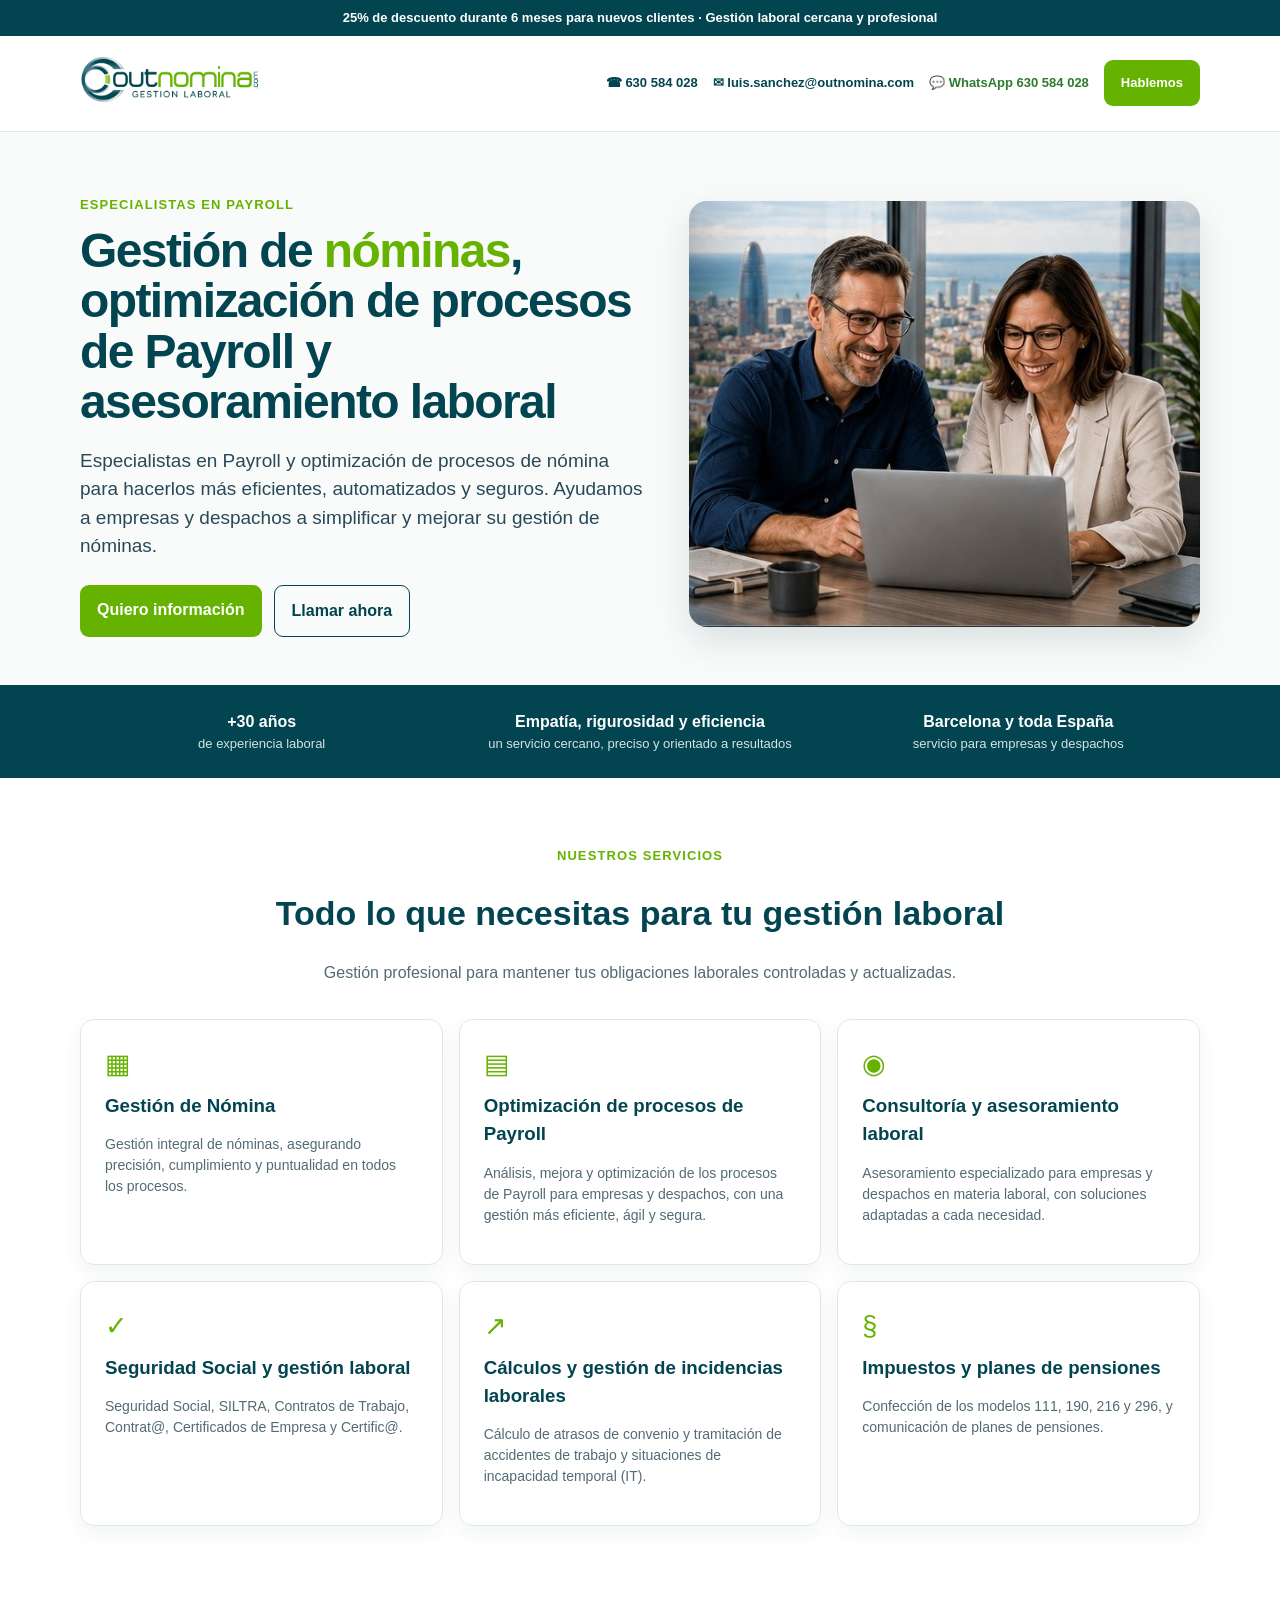
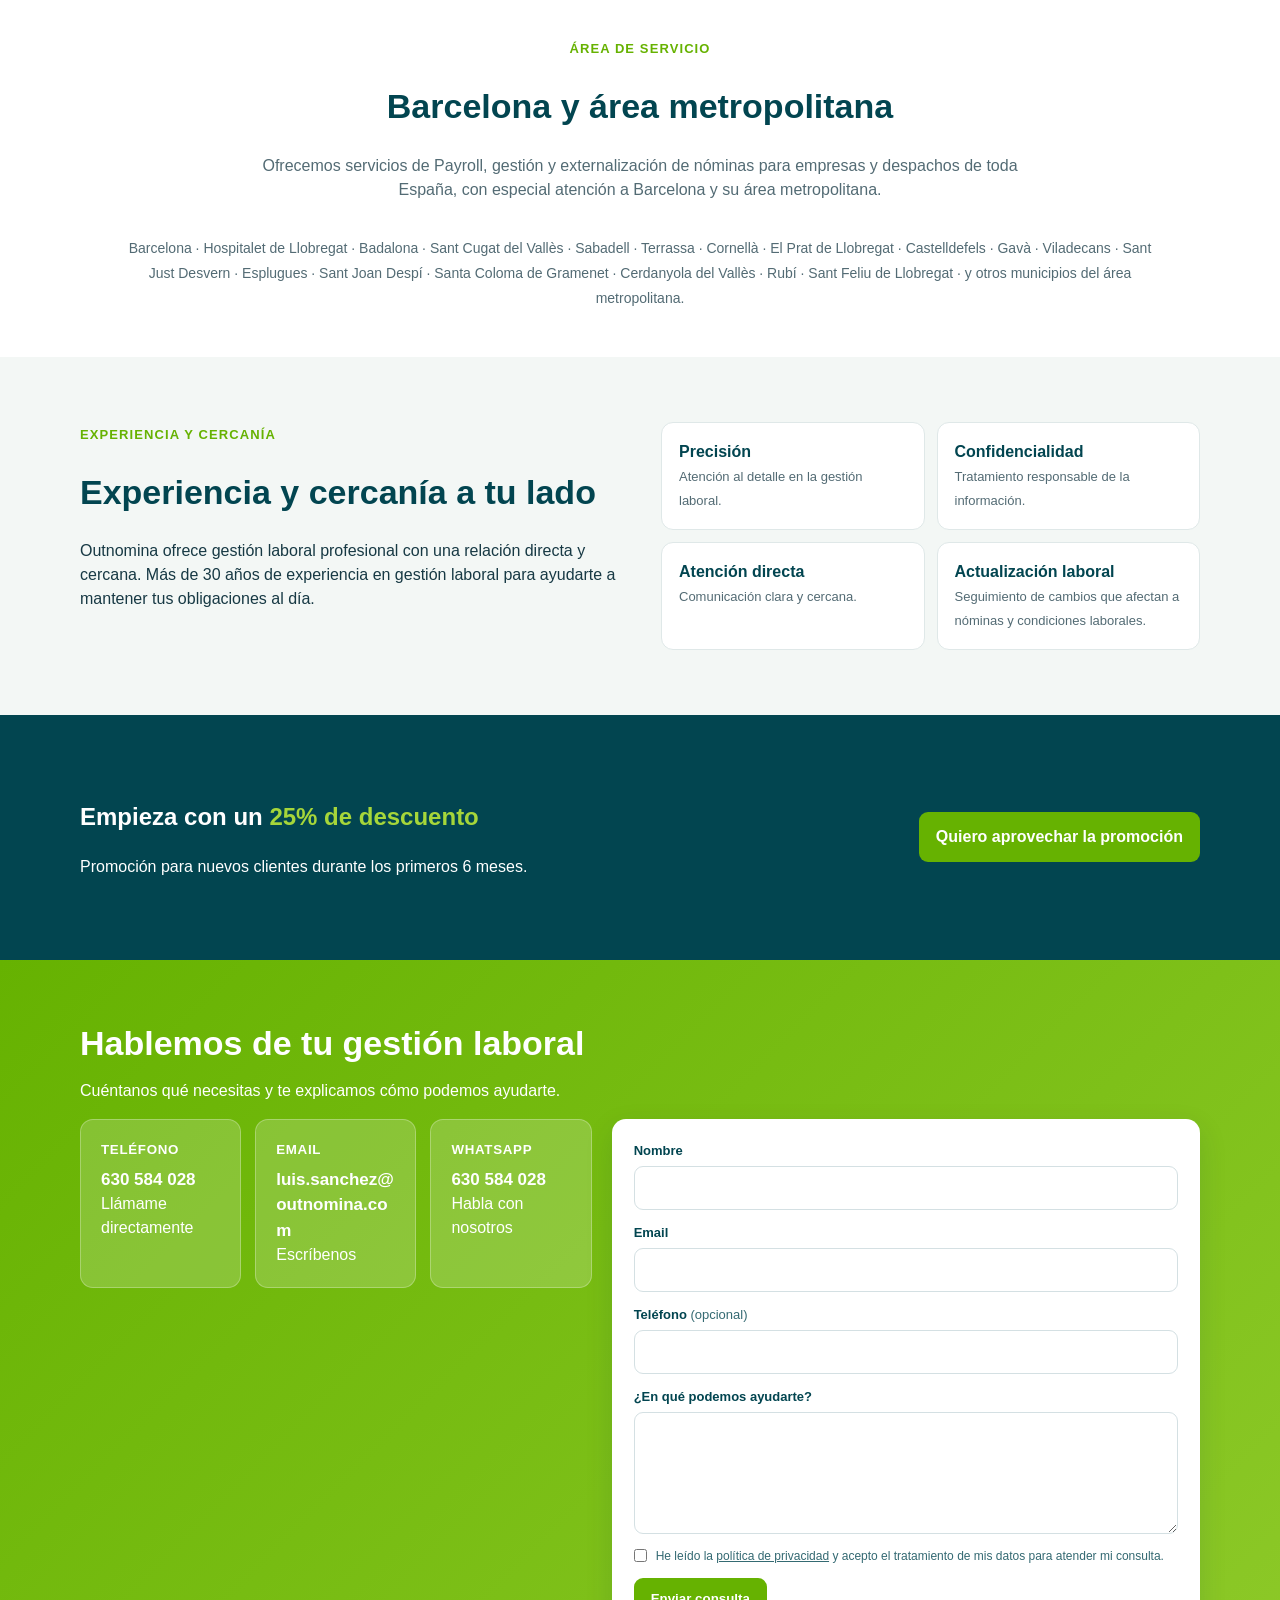
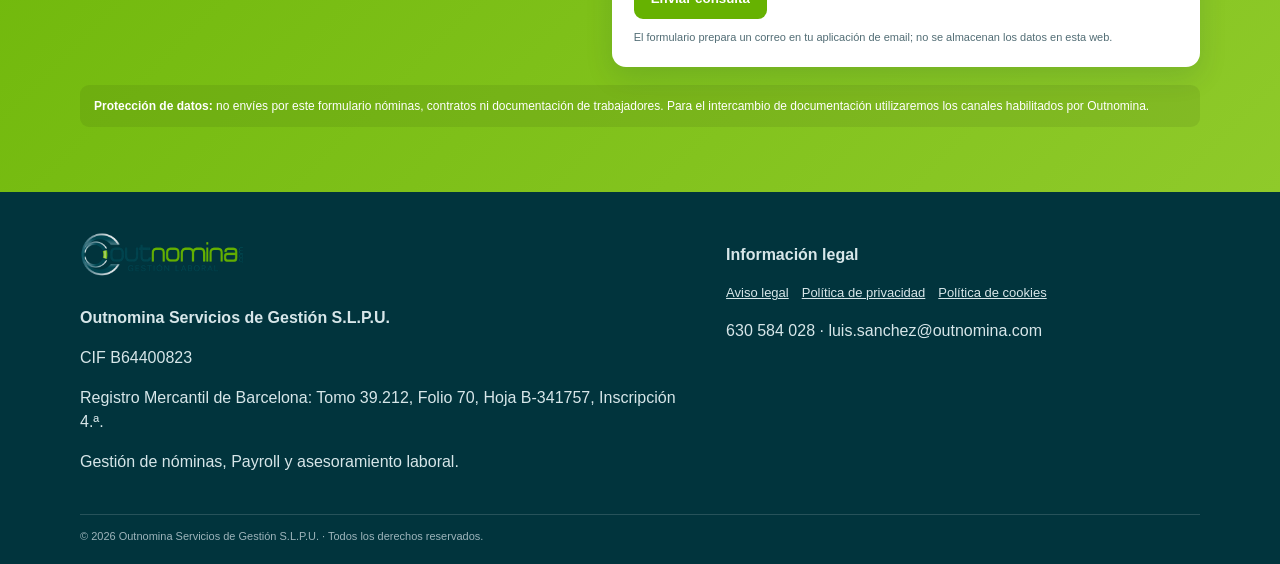
==== commit 27ac896a: "Add files via upload" ====
--- a/index.html
+++ b/index.html
@@ -1,509 +1,45 @@
-<!doctype html>
-<html lang="es">
-<head>
-<meta charset="utf-8">
-<meta name="viewport" content="width=device-width,initial-scale=1">
-<title>Gestión de Nóminas y Consultoría de Payroll en Barcelona | Outnomina</title>
-<meta name="description" content="Externalización de nóminas para empresas y consultoría de optimización de procesos de Payroll para despachos y asesorías. Barcelona y área metropolitana. +30 años de experiencia.">
-<link rel="canonical" href="https://outnomina.com/">
-<meta name="robots" content="index,follow">
-
-<meta property="og:title" content="Outnomina | Gestión de Nóminas y Consultoría de Payroll">
-<meta property="og:description" content="Externalización de nóminas para empresas y consultoría de optimización de procesos de Payroll para despachos y asesorías, en Barcelona y toda España.">
-<meta property="og:url" content="https://outnomina.com/">
-<meta property="og:type" content="website">
-<meta property="og:locale" content="es_ES">
-<meta property="og:image" content="https://outnomina.com/hero_small.jpg">
-<meta name="twitter:card" content="summary_large_image">
-<meta name="twitter:title" content="Outnomina | Gestión de Nóminas y Consultoría de Payroll">
-<meta name="twitter:description" content="Externalización de nóminas para empresas y consultoría de optimización de procesos de Payroll para despachos y asesorías.">
-<meta name="twitter:image" content="https://outnomina.com/hero_small.jpg">
-
-<link rel="icon" type="image/png" sizes="32x32" href="/favicon-32.png">
-<link rel="apple-touch-icon" sizes="180x180" href="/apple-touch-icon.png">
-<link rel="manifest" href="/site.webmanifest">
-<meta name="theme-color" content="#0b3b42">
-
-<link rel="preconnect" href="https://fonts.googleapis.com">
-<link rel="preconnect" href="https://fonts.gstatic.com" crossorigin>
-<link href="https://fonts.googleapis.com/css2?family=Fraunces:ital,opsz,wght@0,9..144,400;0,9..144,600;0,9..144,700;1,9..144,500&family=Inter:wght@400;500;600;700;800&family=IBM+Plex+Mono:wght@500;600&display=swap" rel="stylesheet">
-
-<script type="application/ld+json">
-{
-  "@context": "https://schema.org",
-  "@type": "ProfessionalService",
-  "name": "Outnomina Servicios de Gestión",
-  "alternateName": "Outnomina",
-  "url": "https://outnomina.com/",
-  "logo": "https://outnomina.com/outnomina_logo_oficial.png",
-  "image": "https://outnomina.com/hero_small.jpg",
-  "telephone": "+34630584028",
-  "email": "luis.sanchez@outnomina.com",
-  "priceRange": "$$",
-  "address": {
-    "@type": "PostalAddress",
-    "streetAddress": "Calle Navarra 22, 3º 2ª",
-    "addressLocality": "Barberà del Vallès",
-    "addressRegion": "Barcelona",
-    "addressCountry": "ES"
-  },
-  "areaServed": [
-    {"@type":"City","name":"Barcelona"},
-    {"@type":"City","name":"Hospitalet de Llobregat"},
-    {"@type":"City","name":"Badalona"},
-    {"@type":"City","name":"Sant Cugat del Vallès"},
-    {"@type":"City","name":"Sabadell"},
-    {"@type":"City","name":"Terrassa"},
-    {"@type":"City","name":"Cornellà"},
-    {"@type":"City","name":"El Prat de Llobregat"},
-    {"@type":"City","name":"Castelldefels"},
-    {"@type":"City","name":"Gavà"},
-    {"@type":"City","name":"Viladecans"},
-    {"@type":"City","name":"Sant Just Desvern"},
-    {"@type":"City","name":"Esplugues de Llobregat"},
-    {"@type":"City","name":"Sant Joan Despí"},
-    {"@type":"City","name":"Santa Coloma de Gramenet"},
-    {"@type":"City","name":"Cerdanyola del Vallès"},
-    {"@type":"City","name":"Rubí"},
-    {"@type":"City","name":"Sant Feliu de Llobregat"},
-    {"@type":"Country","name":"España"}
-  ],
-  "makesOffer": [
-    {"@type":"Offer","itemOffered":{"@type":"Service","name":"Externalización y gestión de nóminas para empresas"}},
-    {"@type":"Offer","itemOffered":{"@type":"Service","name":"Consultoría de optimización de procesos de Payroll para despachos y asesorías"}}
-  ]
-}
-</script>
-<script type="application/ld+json">
-{
-  "@context": "https://schema.org",
-  "@type": "FAQPage",
-  "mainEntity": [
-    {"@type":"Question","name":"¿Qué incluye la externalización de nóminas para empresas?",
-     "acceptedAnswer":{"@type":"Answer","text":"Incluye la confección y el pago de nóminas, altas, bajas y variaciones en Seguridad Social (SILTRA), gestión de contratos (Contrat@), certificados de empresa (Certific@), y la confección de modelos como el 111, 190, 216 y 296, entre otras gestiones laborales."}},
-    {"@type":"Question","name":"¿En qué consiste la consultoría de optimización de procesos de Payroll para despachos?",
-     "acceptedAnswer":{"@type":"Answer","text":"Analizamos el proceso actual de nómina del despacho o asesoría, identificamos tareas manuales y cuellos de botella, y proponemos mejoras de flujo de trabajo y automatización para ganar eficiencia sin ampliar plantilla."}},
-    {"@type":"Question","name":"¿Trabajáis con empresas de cualquier tamaño?",
-     "acceptedAnswer":{"@type":"Answer","text":"Sí, adaptamos el servicio de gestión de nóminas al volumen y las necesidades de cada empresa, así como a los procesos concretos de cada despacho o asesoría."}},
-    {"@type":"Question","name":"¿En qué zonas prestáis servicio?",
-     "acceptedAnswer":{"@type":"Answer","text":"Trabajamos con empresas y despachos de Barcelona y su área metropolitana, y también con clientes de toda España."}},
-    {"@type":"Question","name":"¿Es seguro compartir documentación laboral con Outnomina?",
-     "acceptedAnswer":{"@type":"Answer","text":"La documentación laboral (nóminas, contratos, datos de trabajadores) se intercambia siempre por los canales habilitados para ello, nunca por el formulario de contacto de la web."}},
-    {"@type":"Question","name":"¿Cuánto tiempo se tarda en empezar a trabajar juntos?",
-     "acceptedAnswer":{"@type":"Answer","text":"Tras un primer contacto para entender tu situación, se define un plan de trabajo con plazos y alcance claros antes de comenzar la gestión o la consultoría."}}
-  ]
-}
-</script>
-
+<!doctype html><html lang="es"><head>
+<meta charset="utf-8"><meta name="viewport" content="width=device-width,initial-scale=1">
+<title>Gestión de Nóminas, Payroll y Outsourcing en Barcelona | Outnomina</title>
+<meta name="description" content="Gestión de nóminas, Payroll, outsourcing y externalización de nóminas en Barcelona y área metropolitana. Asesoramiento laboral, Seguridad Social, contratos e impuestos.">
+<link rel="canonical" href="https://outnomina.com/"><meta name="robots" content="index,follow">
+<meta property="og:title" content="Outnomina | Gestión de Nóminas, Payroll y Outsourcing en Barcelona">
+<meta property="og:description" content="Gestión de nóminas, Payroll, outsourcing y externalización para empresas y despachos de Barcelona y área metropolitana.">
+<meta property="og:url" content="https://outnomina.com/"><meta property="og:type" content="website">
 <style>
-:root{
-  --ink:#12302e; --teal-900:#0b3b42; --teal-800:#0f4750; --teal-700:#175a63;
-  --green:#5fa628; --green-dark:#487f1e; --gold:#b8872f; --gold-dark:#93691f;
-  --paper:#f7f5ef; --card:#ffffff; --line:#e4ddcd; --muted:#5b6f6c;
-  --serif:'Fraunces',Georgia,serif; --sans:'Inter',Arial,sans-serif; --mono:'IBM Plex Mono',monospace;
-}
-*{box-sizing:border-box}
-html{scroll-behavior:smooth}
-body{margin:0;font-family:var(--sans);color:var(--ink);line-height:1.55;background:var(--paper)}
-a{text-decoration:none;color:inherit}
-img{max-width:100%;display:block}
-.w{width:min(1160px,92%);margin:auto}
-h1,h2,h3{font-family:var(--serif);font-weight:600;letter-spacing:-.02em;color:var(--teal-900);margin:0}
-.eyebrow{font-family:var(--mono);font-size:12px;font-weight:600;letter-spacing:.14em;text-transform:uppercase;color:var(--green-dark)}
-.eyebrow.gold{color:var(--gold-dark)}
-.muted{color:var(--muted)}
-
-/* ring signature motif */
-.ring{display:inline-block;width:1em;height:1em;border-radius:50%;border:.22em solid currentColor;position:relative}
-.ring::after{content:"";position:absolute;top:-.22em;right:-.30em;width:.55em;height:1.44em;background:var(--paper);transform:rotate(0deg)}
-.divider{display:flex;align-items:center;justify-content:center;gap:10px;margin:0 0 14px;color:var(--green)}
-.divider .ring{width:22px;height:22px}
-.divider span{font-family:var(--mono);font-size:11px;letter-spacing:.12em;color:var(--muted);text-transform:uppercase}
-
-/* top strip + nav */
-.top{background:var(--teal-900);color:#fff;padding:9px 0;text-align:center;font-size:13px;font-weight:600;letter-spacing:.01em}
-header{position:sticky;top:0;background:#fffdf9ee;backdrop-filter:blur(6px);z-index:40;border-bottom:1px solid var(--line)}
-nav.w{display:flex;align-items:center;justify-content:space-between;gap:24px;padding:12px 0}
-.logo{width:168px}
-.navlinks{display:flex;gap:22px;font-size:14px;font-weight:600;color:var(--teal-800)}
-.navlinks a:hover{color:var(--green-dark)}
-.contactline{display:flex;gap:16px;align-items:center;font-size:13px;font-weight:600;color:var(--teal-800)}
-.wa{color:var(--green-dark)}
-.btn{display:inline-flex;align-items:center;gap:6px;padding:13px 20px;border-radius:8px;font-weight:700;font-size:14.5px;border:1px solid transparent;white-space:nowrap}
-.btn.p{background:var(--green);color:#fff}
-.btn.p:hover{background:var(--green-dark)}
-.btn.gold{background:var(--gold);color:#fff}
-.btn.gold:hover{background:var(--gold-dark)}
-.btn.ghost{border-color:var(--teal-900);color:var(--teal-900)}
-.btn.ghost:hover{background:var(--teal-900);color:#fff}
-.btn.sm{padding:9px 14px;font-size:13px;border-radius:7px}
-
-/* hero */
-.hero{padding:64px 0 40px}
-.hg{display:grid;grid-template-columns:1.08fr .92fr;gap:56px;align-items:center}
-.hero h1{font-size:50px;line-height:1.06;margin:14px 0 20px}
-.hero h1 em{font-style:italic;color:var(--green-dark)}
-.hero p.lead{font-size:18.5px;color:#33504c;max-width:52ch}
-.actions{display:flex;gap:12px;flex-wrap:wrap;margin-top:26px}
-.hero .tel{font-size:13px;font-weight:600;color:var(--teal-800);align-self:center}
-.himg-wrap{position:relative;border-radius:20px;overflow:hidden;box-shadow:0 20px 45px #06344726}
-.himg-wrap img{width:100%;height:100%;object-fit:cover}
-.himg-tag{position:absolute;left:16px;bottom:16px;background:#ffffffee;border-radius:10px;padding:10px 14px;font-size:12.5px;font-weight:700;color:var(--teal-900);display:flex;gap:8px;align-items:center}
-.himg-tag .ring{color:var(--green);width:16px;height:16px}
-
-.trust{background:var(--teal-900);color:#fff;padding:26px 0;margin-top:44px}
-.tg{display:grid;grid-template-columns:repeat(3,1fr);gap:20px;text-align:center}
-.tg b{display:block;font-family:var(--mono);font-size:22px;letter-spacing:.02em}
-.tg span{display:block;font-size:13px;color:#cfe1e2;margin-top:4px}
-
-section{padding:76px 0}
-.head{text-align:center;max-width:700px;margin:0 auto 40px}
-.head h2{font-size:33px;line-height:1.15;margin:8px 0 10px}
-.head p{color:var(--muted);font-size:16px}
-
-/* audience split */
-.perfil{background:#fff;border-top:1px solid var(--line);border-bottom:1px solid var(--line)}
-.split{display:grid;grid-template-columns:1fr 1fr;gap:22px}
-.pcard{border-radius:18px;padding:32px;border:1px solid var(--line);background:var(--paper);position:relative;overflow:hidden}
-.pcard.emp{border-top:4px solid var(--green)}
-.pcard.desp{border-top:4px solid var(--gold)}
-.pcard .tag{font-family:var(--mono);font-size:11px;font-weight:600;letter-spacing:.1em;text-transform:uppercase;color:var(--green-dark)}
-.pcard.desp .tag{color:var(--gold-dark)}
-.pcard h3{font-size:25px;margin:8px 0 12px}
-.pcard p.desc{color:#3b544f;font-size:15px}
-.pcard ul{list-style:none;margin:20px 0 26px;padding:0;display:grid;gap:10px}
-.pcard li{display:flex;gap:10px;align-items:flex-start;font-size:14.5px;color:#2c433f}
-.pcard li .ring{flex:none;width:14px;height:14px;margin-top:4px;color:var(--green)}
-.pcard.desp li .ring{color:var(--gold)}
-
-/* process */
-.process{background:var(--teal-900);color:#fff}
-.process .head h2{color:#fff}
-.process .head p{color:#cfe1e2}
-.psteps{display:grid;grid-template-columns:repeat(4,1fr);gap:18px}
-.pstep{background:#ffffff12;border:1px solid #ffffff28;border-radius:14px;padding:22px}
-.pstep .num{font-family:var(--mono);font-size:13px;color:#a6d63a;display:flex;align-items:center;gap:8px;margin-bottom:10px}
-.pstep .num .ring{width:18px;height:18px}
-.pstep h3{color:#fff;font-size:18px;margin-bottom:6px}
-.pstep p{color:#cfe1e2;font-size:13.5px;margin:0}
-
-/* services */
-.cards{display:grid;grid-template-columns:repeat(3,1fr);gap:16px}
-.card{border:1px solid var(--line);background:#fff;border-radius:14px;padding:26px;box-shadow:0 7px 20px #0634470a}
-.card .ic{color:var(--green);margin-bottom:10px}
-.card h3{color:var(--teal-900);font-size:18px;margin:0 0 8px}
-.card p{color:var(--muted);font-size:14px;margin:0}
-
-/* local seo */
-.local-seo{background:#fff}
-.municipios{max-width:1000px;margin:0 auto;color:var(--muted);font-size:14px;line-height:1.9;text-align:center}
-
-/* about */
-.about{background:#fff;border-top:1px solid var(--line)}
-.ag{display:grid;grid-template-columns:1fr 1fr;gap:46px;align-items:start}
-.points{display:grid;grid-template-columns:1fr 1fr;gap:12px}
-.point{background:var(--paper);border:1px solid var(--line);border-radius:12px;padding:18px}
-.point b{display:block;color:var(--teal-900);font-size:15px}
-.point span{font-size:13px;color:var(--muted)}
-
-/* faq */
-.faq{background:var(--paper)}
-.faq-list{max-width:820px;margin:0 auto;display:grid;gap:10px}
-.faq-item{background:#fff;border:1px solid var(--line);border-radius:12px;padding:4px 20px}
-.faq-item summary{cursor:pointer;padding:16px 0;font-weight:700;color:var(--teal-900);font-size:15.5px;list-style:none;display:flex;justify-content:space-between;gap:16px;align-items:center}
-.faq-item summary::-webkit-details-marker{display:none}
-.faq-item summary::after{content:"+";font-family:var(--mono);font-size:20px;color:var(--green-dark);flex:none}
-.faq-item[open] summary::after{content:"–"}
-.faq-item p{margin:0 0 18px;color:var(--muted);font-size:14.5px}
-
-/* promo */
-.promo{background:linear-gradient(120deg,var(--teal-900),var(--teal-700));color:#fff}
-.promo .w{display:flex;justify-content:space-between;align-items:center;gap:25px;flex-wrap:wrap}
-.promo h2{color:#fff;font-size:28px}
-.promo strong{color:#a6d63a}
-
-/* contact */
-.contact{background:linear-gradient(135deg,var(--green),#8fca2a);color:#fff}
-.contact h2{color:#fff;margin:0 0 8px}
-.contact .head p{color:#eef7e3}
-.contact-layout{display:grid;grid-template-columns:1fr 1.15fr;gap:20px;align-items:start;max-width:1000px;margin:0 auto}
-.cg{display:grid;gap:14px}
-.cb{background:#ffffff2e;border:1px solid #ffffff45;border-radius:13px;padding:20px;min-height:100px}
-.cb small{display:block;text-transform:uppercase;font-weight:800;letter-spacing:.07em;font-size:11px}
-.cb a{display:block;margin-top:7px;font-size:17px;font-weight:800;overflow-wrap:anywhere}
-.contact-form{background:#fff;color:var(--ink);border-radius:16px;padding:26px;box-shadow:0 14px 34px #06344726}
-.contact-form label{display:block;font-weight:700;font-size:13px;margin-bottom:14px;color:var(--teal-900)}
-.contact-form label span{font-weight:400;opacity:.75}
-.contact-form input,.contact-form select,.contact-form textarea{display:block;width:100%;box-sizing:border-box;margin-top:6px;border:1px solid #d4e0e3;border-radius:9px;padding:11px 12px;font:inherit;color:var(--ink);background:#fff}
-.contact-form textarea{resize:vertical;min-height:110px}
-.contact-form input:focus,.contact-form select:focus,.contact-form textarea:focus{outline:2px solid #66b20133;border-color:#66b201}
-.contact-form .consent{display:flex;gap:9px;align-items:flex-start;font-weight:600;font-size:12px}
-.contact-form .consent input{width:auto;margin:2px 0 0}
-.contact-form .consent a{color:var(--teal-900);text-decoration:underline}
-.contact-form .btn{border:0;cursor:pointer;font-weight:800;width:100%;justify-content:center}
-.form-note{font-size:11px;margin:10px 0 0;color:#526d75}
-.note{margin-top:18px;background:#00000014;padding:13px 16px;border-radius:10px;font-size:12.5px}
-
-footer{background:#08282d;color:#c9dadb;padding:44px 0 22px}
-.fg{display:grid;grid-template-columns:1.3fr 1fr 1fr;gap:32px}
-.fl{width:150px;filter:brightness(0) invert(1);opacity:.92}
-.fcol h4{color:#fff;font-size:13px;text-transform:uppercase;letter-spacing:.08em;margin:0 0 12px}
-.flinks{display:flex;flex-direction:column;gap:9px;font-size:13.5px}
-.flinks a:hover{color:#fff}
-.copy{border-top:1px solid #ffffff1c;margin-top:30px;padding-top:15px;font-size:11.5px;color:#87a1a3;display:flex;justify-content:space-between;flex-wrap:wrap;gap:8px}
-
-@media(max-width:900px){
-  .hg,.ag,.split{grid-template-columns:1fr}
-  .cards{grid-template-columns:1fr 1fr}
-  .cg,.tg,.psteps{grid-template-columns:1fr 1fr}
-  .promo .w{flex-direction:column;align-items:flex-start}
-  .fg{grid-template-columns:1fr}
-  .hero h1{font-size:38px}
-  .navlinks{display:none}
-  .contact-layout{grid-template-columns:1fr}
-}
-@media(max-width:560px){
-  .cards,.points,.psteps,.tg,.cg{grid-template-columns:1fr}
-  .hero h1{font-size:32px}
-  nav.w{flex-wrap:wrap}
-  .contactline{flex-wrap:wrap;gap:10px}
-  .w{width:92%}
-}
-</style>
-</head>
-<body>
+:root{--n:#024550;--n2:#01343d;--g:#66B201;--soft:#f3f7f5;--m:#536b74;--l:#dfe8e8}*{box-sizing:border-box}body{margin:0;font-family:Arial,sans-serif;color:#173944;line-height:1.5}a{text-decoration:none;color:inherit}.w{width:min(1120px,92%);margin:auto}.top{background:var(--n);color:#fff;padding:8px;text-align:center;font-size:13px;font-weight:700}nav{padding:14px 0;border-bottom:1px solid var(--l)}nav .w{display:flex;align-items:center;justify-content:space-between;gap:20px}.logo{width:180px}.nc{display:flex;gap:15px;align-items:center;flex-wrap:wrap;justify-content:flex-end;font-size:13px;font-weight:700;color:var(--n)}.wa{color:#2e7b2c}.btn{display:inline-block;padding:13px 17px;border-radius:9px;font-weight:800}.p{background:var(--g);color:#fff}.s{border:1px solid var(--n);color:var(--n)}
+.hero{padding:60px 0 48px;background:#f9fbfa}.hg{display:grid;grid-template-columns:1.05fr .95fr;gap:45px;align-items:center}.ey{color:var(--g);font-weight:800;letter-spacing:1.1px;text-transform:uppercase;font-size:13px}.hero h1{font-size:48px;line-height:1.05;letter-spacing:-1.6px;color:var(--n);margin:10px 0 18px}.hero h1 strong{color:var(--g)}.hero p{font-size:19px;color:#294957}.hi{width:100%;border-radius:18px;box-shadow:0 14px 35px #06344722}.actions{display:flex;gap:12px;flex-wrap:wrap;margin-top:24px}.trust{background:var(--n);color:#fff;padding:25px 0}.tg{display:grid;grid-template-columns:repeat(3,1fr);gap:15px;text-align:center}.tg b,.tg span{display:block}.tg span{font-size:13px;color:#d5e2e5}section{padding:65px 0}.head{text-align:center;max-width:760px;margin:0 auto 34px}.head h2,.about h2,.contact h2{color:var(--n);font-size:34px;line-height:1.1}.head p{color:var(--m)}.cards{display:grid;grid-template-columns:repeat(3,1fr);gap:16px}.card{border:1px solid var(--l);border-radius:14px;padding:24px;box-shadow:0 7px 20px #0634470f}.card .ic{font-size:27px;color:var(--g)}.card h3{color:var(--n);margin:8px 0}.card p{color:var(--m);font-size:14px}.local-seo{background:#fff;padding-top:45px;padding-bottom:45px}.municipios{max-width:1050px;margin:0 auto;color:var(--m);font-size:14px;line-height:1.8;text-align:center}.about{background:var(--soft)}.ag{display:grid;grid-template-columns:1fr 1fr;gap:42px}.points{display:grid;grid-template-columns:1fr 1fr;gap:12px}.point{background:#fff;border:1px solid var(--l);border-radius:12px;padding:17px}.point b{display:block;color:var(--n)}.point span{font-size:13px;color:var(--m)}.promo{background:var(--n);color:#fff}.promo .w{display:flex;justify-content:space-between;align-items:center;gap:25px}.promo h2{color:#fff}.promo strong{color:#a6d63a}.contact{background:linear-gradient(135deg,var(--g),#8fca2a);color:#fff}.contact h2{color:#fff;margin:0 0 8px}.cg{display:grid;grid-template-columns:repeat(3,1fr);gap:14px}.cb{background:#ffffff2e;border:1px solid #ffffff45;border-radius:13px;padding:20px;min-height:105px}.cb small{display:block;text-transform:uppercase;font-weight:800;letter-spacing:.7px}.cb a{display:block;margin-top:7px;font-size:17px;font-weight:900;overflow-wrap:anywhere}.note{margin-top:18px;background:#00000012;padding:12px 14px;border-radius:9px;font-size:12px}.addr{text-align:center;margin-top:16px}footer{background:var(--n2);color:#d7e6e9;padding:35px 0 20px}.fg{display:grid;grid-template-columns:1.3fr 1fr;gap:30px}.fl{width:165px}.links{display:flex;gap:13px;flex-wrap:wrap;font-size:13px}.links a{text-decoration:underline}.copy{border-top:1px solid #ffffff26;margin-top:24px;padding-top:13px;font-size:11px;color:#9db4bb}
+@media(max-width:800px){.hg,.ag{grid-template-columns:1fr}.cards{grid-template-columns:1fr 1fr}.cg,.tg{grid-template-columns:1fr}.promo .w{flex-direction:column;align-items:flex-start}.fg{grid-template-columns:1fr}.hero h1{font-size:39px}}@media(max-width:520px){nav .w{display:block}.nc{justify-content:flex-start;margin-top:12px;display:grid;gap:7px}.hero h1{font-size:34px}.cards,.points{grid-template-columns:1fr}.w{width:92%}}
+.contact-layout{display:grid;grid-template-columns:1fr 1.15fr;gap:20px;align-items:start}.contact-form{background:#ffffff;color:var(--n);border-radius:14px;padding:22px;box-shadow:0 10px 28px #06344722}.contact-form label{display:block;font-weight:800;font-size:13px;margin-bottom:13px}.contact-form label span{font-weight:400;opacity:.8}.contact-form input,.contact-form textarea{display:block;width:100%;box-sizing:border-box;margin-top:6px;border:1px solid #d4e0e3;border-radius:9px;padding:11px 12px;font:inherit;color:var(--n);background:#fff}.contact-form textarea{resize:vertical;min-height:120px}.contact-form input:focus,.contact-form textarea:focus{outline:2px solid #66B20133;border-color:#66B201}.contact-form .consent{display:flex;gap:9px;align-items:flex-start;font-weight:600;font-size:12px}.contact-form .consent input{width:auto;margin:2px 0 0}.contact-form .consent a{color:var(--n);text-decoration:underline}.contact-form .btn{border:0;cursor:pointer;font-weight:900}.form-note{font-size:11px;margin:10px 0 0;color:#526d75}@media(max-width:820px){.contact-layout{grid-template-columns:1fr}.cg{grid-template-columns:1fr}.form-note{line-height:1.4}}</style></head><body>
 <div class="top">25% de descuento durante 6 meses para nuevos clientes · Gestión laboral cercana y profesional</div>
-
-<header><nav class="w">
-  <a href="/"><picture><source srcset="outnomina_logo_oficial.webp" type="image/webp"><img class="logo" src="outnomina_logo_oficial.png" alt="Outnomina Servicios de Gestión" width="800" height="269"></picture></a>
-  <div class="navlinks">
-    <a href="#empresas">Empresas</a>
-    <a href="#despachos">Despachos</a>
-    <a href="#servicios">Servicios</a>
-    <a href="#como-trabajamos">Cómo trabajamos</a>
-    <a href="#faq">FAQ</a>
-  </div>
-  <div class="contactline">
-    <a href="tel:+34630584028">☎ 630 584 028</a>
-    <a class="wa" href="https://wa.me/34630584028" target="_blank" rel="noopener">💬 WhatsApp</a>
-    <a class="btn p sm" href="#contacto">Hablemos</a>
-  </div>
-</nav></header>
-
-<main>
-
-<section class="hero"><div class="w hg">
-  <div>
-    <span class="eyebrow">Especialistas en Payroll</span>
-    <h1>Nóminas sin fricción.<br>Procesos de <em>Payroll</em> que funcionan.</h1>
-    <p class="lead">Externalizamos la gestión de nóminas de tu empresa y ayudamos a despachos y asesorías a optimizar su ciclo de Payroll: más precisión, menos tiempo, cero sobresaltos.</p>
-    <div class="actions">
-      <a class="btn p" href="#empresas">Soy empresa →</a>
-      <a class="btn gold" href="#despachos">Soy despacho o asesoría →</a>
-    </div>
-    <p class="tel" style="margin-top:16px">O llama directamente: <a href="tel:+34630584028" style="text-decoration:underline">630 584 028</a></p>
-  </div>
-  <div class="himg-wrap">
-    <picture><source srcset="hero.webp" type="image/webp"><img src="hero_small.jpg" alt="Reunión de trabajo revisando la gestión de nóminas" width="577" height="481"></picture>
-    <div class="himg-tag"><span class="ring" aria-hidden="true"></span> +30 años en gestión laboral</div>
-  </div>
-</div></section>
-
-<section class="trust"><div class="w tg">
-  <div><b>+30 años</b><span>de experiencia en gestión laboral</span></div>
-  <div><b>SILTRA · Contrat@ · Certific@</b><span>gestión conforme a los sistemas oficiales</span></div>
-  <div><b>Barcelona + España</b><span>servicio para empresas y despachos</span></div>
-</div></section>
-
-<section class="perfil" id="perfil"><div class="w">
-  <div class="head">
-    <span class="eyebrow">Dos formas de trabajar contigo</span>
-    <h2>Elige tu perfil</h2>
-    <p>Trabajamos con dos tipos de cliente, cada uno con una necesidad distinta.</p>
-  </div>
-  <div class="split">
-    <div class="pcard emp" id="empresas">
-      <span class="tag">Para empresas</span>
-      <h3>Externalización y gestión de nóminas</h3>
-      <p class="desc">Delega la nómina de tu equipo en un profesional con más de 30 años de experiencia. Nosotros nos ocupamos de los plazos y la normativa; tú, de tu negocio.</p>
-      <ul>
-        <li><span class="ring"></span> Confección y pago de nóminas</li>
-        <li><span class="ring"></span> Altas, bajas y variaciones (SILTRA, Contrat@)</li>
-        <li><span class="ring"></span> Certificados de empresa (Certific@)</li>
-        <li><span class="ring"></span> Modelos 111, 190, 216 y 296</li>
-        <li><span class="ring"></span> Atrasos de convenio e incapacidad temporal</li>
-      </ul>
-      <a class="btn p" href="#contacto">Quiero externalizar mi nómina</a>
-    </div>
-    <div class="pcard desp" id="despachos">
-      <span class="tag">Para despachos y asesorías</span>
-      <h3>Consultoría de optimización de procesos de Payroll</h3>
-      <p class="desc">Ayudamos a despachos y asesorías laborales a rediseñar su ciclo de nómina: menos tareas manuales, menos errores y capacidad para crecer sin ampliar plantilla.</p>
-      <ul>
-        <li><span class="ring"></span> Auditoría del proceso actual de nómina</li>
-        <li><span class="ring"></span> Automatización de tareas repetitivas</li>
-        <li><span class="ring"></span> Rediseño del flujo mensual de Payroll</li>
-        <li><span class="ring"></span> Formación del equipo</li>
-        <li><span class="ring"></span> Acompañamiento continuo</li>
-      </ul>
-      <a class="btn gold" href="#contacto">Quiero optimizar mis procesos</a>
-    </div>
-  </div>
-</div></section>
-
-<section class="process" id="como-trabajamos"><div class="w">
-  <div class="head">
-    <span class="eyebrow" style="color:#a6d63a">El ciclo de trabajo</span>
-    <h2>Cómo trabajamos</h2>
-    <p>Un proceso claro, pensado para encajar en tu ciclo mensual de nómina.</p>
-  </div>
-  <div class="psteps">
-    <div class="pstep"><div class="num"><span class="ring"></span>01</div><h3>Diagnóstico</h3><p>Analizamos tu situación actual o los procesos de tu despacho.</p></div>
-    <div class="pstep"><div class="num"><span class="ring"></span>02</div><h3>Propuesta</h3><p>Plan de trabajo con alcance y plazos claros, sin letra pequeña.</p></div>
-    <div class="pstep"><div class="num"><span class="ring"></span>03</div><h3>Puesta en marcha</h3><p>Implementamos la gestión de nómina o las mejoras de proceso.</p></div>
-    <div class="pstep"><div class="num"><span class="ring"></span>04</div><h3>Seguimiento</h3><p>Revisión y ajuste continuo en cada ciclo de nómina.</p></div>
-  </div>
-</div></section>
-
-<section id="servicios"><div class="w">
-  <div class="head">
-    <span class="eyebrow">Nuestros servicios</span>
-    <h2>Todo lo que necesitas para tu gestión laboral</h2>
-    <p>Gestión profesional para mantener tus obligaciones laborales controladas y actualizadas.</p>
-  </div>
-  <div class="cards">
-    <div class="card"><div class="ic">▦</div><h3>Gestión de Nómina</h3><p>Gestión integral de nóminas, asegurando precisión, cumplimiento y puntualidad en todos los procesos.</p></div>
-    <div class="card"><div class="ic">▤</div><h3>Optimización de procesos de Payroll</h3><p>Análisis, mejora y optimización de los procesos de Payroll para empresas y despachos, con una gestión más eficiente, ágil y segura.</p></div>
-    <div class="card"><div class="ic">◉</div><h3>Consultoría y asesoramiento laboral</h3><p>Asesoramiento especializado para empresas y despachos en materia laboral, con soluciones adaptadas a cada necesidad.</p></div>
-    <div class="card"><div class="ic">✓</div><h3>Seguridad Social y gestión laboral</h3><p>Seguridad Social, SILTRA, Contratos de Trabajo, Contrat@, Certificados de Empresa y Certific@.</p></div>
-    <div class="card"><div class="ic">↗</div><h3>Cálculos y gestión de incidencias laborales</h3><p>Cálculo de atrasos de convenio y tramitación de accidentes de trabajo y situaciones de incapacidad temporal (IT).</p></div>
-    <div class="card"><div class="ic">§</div><h3>Impuestos y planes de pensiones</h3><p>Confección de los modelos 111, 190, 216 y 296, y comunicación de planes de pensiones.</p></div>
-  </div>
-</div></section>
-
-<section class="local-seo"><div class="w">
-  <div class="head">
-    <span class="eyebrow">Área de servicio</span>
-    <h2>Barcelona y área metropolitana</h2>
-    <p>Ofrecemos servicios de Payroll, gestión y externalización de nóminas para empresas y despachos de toda España, con especial atención a Barcelona y su área metropolitana.</p>
-  </div>
-  <p class="municipios">Barcelona · Hospitalet de Llobregat · Badalona · Sant Cugat del Vallès · Sabadell · Terrassa · Cornellà · El Prat de Llobregat · Castelldefels · Gavà · Viladecans · Sant Just Desvern · Esplugues · Sant Joan Despí · Santa Coloma de Gramenet · Cerdanyola del Vallès · Rubí · Sant Feliu de Llobregat · y otros municipios del área metropolitana.</p>
-</div></section>
-
-<section class="about"><div class="w ag">
-  <div>
-    <span class="eyebrow">Experiencia y cercanía</span>
-    <h2>Experiencia y cercanía a tu lado</h2>
-    <p class="muted">Outnomina ofrece gestión laboral profesional con una relación directa y cercana. Más de 30 años de experiencia en gestión laboral para ayudarte a mantener tus obligaciones al día.</p>
-  </div>
-  <div class="points">
-    <div class="point"><b>Precisión</b><span>Atención al detalle en la gestión laboral.</span></div>
-    <div class="point"><b>Confidencialidad</b><span>Tratamiento responsable de la información.</span></div>
-    <div class="point"><b>Atención directa</b><span>Comunicación clara y cercana.</span></div>
-    <div class="point"><b>Actualización laboral</b><span>Seguimiento de cambios que afectan a nóminas y condiciones laborales.</span></div>
-  </div>
-</div></section>
-
-<section class="faq" id="faq"><div class="w">
-  <div class="head">
-    <span class="eyebrow">Preguntas frecuentes</span>
-    <h2>Resolvemos tus dudas</h2>
-  </div>
-  <div class="faq-list">
-    <details class="faq-item"><summary>¿Qué incluye la externalización de nóminas para empresas?</summary><p>Incluye la confección y el pago de nóminas, altas, bajas y variaciones en Seguridad Social (SILTRA), gestión de contratos (Contrat@), certificados de empresa (Certific@), y la confección de modelos como el 111, 190, 216 y 296, entre otras gestiones laborales.</p></details>
-    <details class="faq-item"><summary>¿En qué consiste la consultoría de optimización de procesos de Payroll?</summary><p>Analizamos el proceso actual de nómina del despacho o asesoría, identificamos tareas manuales y cuellos de botella, y proponemos mejoras de flujo de trabajo y automatización para ganar eficiencia sin ampliar plantilla.</p></details>
-    <details class="faq-item"><summary>¿Trabajáis con empresas de cualquier tamaño?</summary><p>Sí, adaptamos el servicio de gestión de nóminas al volumen y las necesidades de cada empresa, así como a los procesos concretos de cada despacho o asesoría.</p></details>
-    <details class="faq-item"><summary>¿En qué zonas prestáis servicio?</summary><p>Trabajamos con empresas y despachos de Barcelona y su área metropolitana, y también con clientes de toda España.</p></details>
-    <details class="faq-item"><summary>¿Es seguro compartir documentación laboral con Outnomina?</summary><p>La documentación laboral (nóminas, contratos, datos de trabajadores) se intercambia siempre por los canales habilitados para ello, nunca por el formulario de contacto de la web.</p></details>
-    <details class="faq-item"><summary>¿Cuánto tiempo se tarda en empezar a trabajar juntos?</summary><p>Tras un primer contacto para entender tu situación, se define un plan de trabajo con plazos y alcance claros antes de comenzar la gestión o la consultoría.</p></details>
-  </div>
-</div></section>
-
-<section class="promo"><div class="w">
-  <div><h2>Empieza con un <strong>25% de descuento</strong></h2><p>Promoción para nuevos clientes durante los primeros 6 meses.</p></div>
-  <a class="btn p" href="#contacto">Quiero aprovechar la promoción</a>
-</div></section>
-
-<section id="contacto" class="contact"><div class="w">
-  <div class="head" style="margin-bottom:34px">
-    <h2>Hablemos de tu gestión laboral</h2>
-    <p>Cuéntanos qué necesitas y te explicamos cómo podemos ayudarte.</p>
-  </div>
-  <div class="contact-layout">
-    <div class="cg">
-      <div class="cb"><small>Teléfono</small><a href="tel:+34630584028">630 584 028</a><span>Llámame directamente</span></div>
-      <div class="cb"><small>Email</small><a href="mailto:luis.sanchez@outnomina.com">luis.sanchez@outnomina.com</a><span>Escríbenos</span></div>
-      <div class="cb"><small>WhatsApp</small><a href="https://wa.me/34630584028" target="_blank" rel="noopener">630 584 028</a><span>Habla con nosotros</span></div>
-    </div>
-    <div>
-      <form class="contact-form" id="contactForm">
-        <label>Nombre<input name="nombre" type="text" autocomplete="name" required></label>
-        <label>Email<input name="email" type="email" autocomplete="email" required></label>
-        <label>Teléfono <span>(opcional)</span><input name="telefono" type="tel" autocomplete="tel"></label>
-        <label>¿Cómo podemos ayudarte?
-          <select name="perfil" required>
-            <option value="">Selecciona una opción</option>
-            <option value="Gestión de nóminas para mi empresa">Gestión de nóminas para mi empresa</option>
-            <option value="Consultoría de optimización de procesos (despacho o asesoría)">Consultoría de optimización de procesos (despacho o asesoría)</option>
-            <option value="Otra consulta">Otra consulta</option>
-          </select>
-        </label>
-        <label>Cuéntanos más<textarea name="mensaje" rows="4" required></textarea></label>
-        <label class="consent"><input name="consentimiento" type="checkbox" required><span>He leído la <a href="privacidad.html">política de privacidad</a> y acepto el tratamiento de mis datos para atender mi consulta.</span></label>
-        <button class="btn p" type="submit" style="margin-top:6px">Enviar consulta</button>
-        <p class="form-note">El formulario prepara un correo en tu aplicación de email; no se almacenan los datos en esta web.</p>
-      </form>
-    </div>
-  </div>
-  <div class="note"><strong>Protección de datos:</strong> no envíes por este formulario nóminas, contratos ni documentación de trabajadores. Para el intercambio de documentación utilizaremos los canales habilitados por Outnomina.</div>
-</div></section>
-
-</main>
-
-<script>
-document.getElementById('contactForm').addEventListener('submit', function(e){
-  e.preventDefault();
-  const f = new FormData(this);
-  const subject = encodeURIComponent('Consulta desde Outnomina — ' + (f.get('perfil') || ''));
-  const body = encodeURIComponent(
-    'Nombre: ' + f.get('nombre') +
-    '\nEmail: ' + f.get('email') +
-    '\nTeléfono: ' + (f.get('telefono') || '') +
-    '\nPerfil: ' + f.get('perfil') +
-    '\n\nMensaje:\n' + f.get('mensaje')
-  );
-  window.location.href = 'mailto:luis.sanchez@outnomina.com?subject=' + subject + '&body=' + body;
-});
-</script>
-
-<footer><div class="w">
-  <div class="fg">
-    <div>
-      <picture><source srcset="outnomina_logo_oficial.webp" type="image/webp"><img class="fl" src="outnomina_logo_oficial.png" alt="Outnomina" width="800" height="269"></picture>
-      <p style="margin-top:16px"><strong style="color:#fff">Outnomina Servicios de Gestión S.L.P.U.</strong></p>
-      <p>CIF B64400823</p>
-      <p>Registro Mercantil de Barcelona: Tomo 39.212, Folio 70, Hoja B-341757, Inscripción 4.ª.</p>
-    </div>
-    <div class="fcol">
-      <h4>Servicios</h4>
-      <div class="flinks">
-        <a href="#empresas">Gestión de nóminas (empresas)</a>
-        <a href="#despachos">Consultoría de Payroll (despachos)</a>
-        <a href="#servicios">Todos los servicios</a>
-      </div>
-    </div>
-    <div class="fcol">
-      <h4>Información legal</h4>
-      <div class="flinks">
-        <a href="aviso-legal.html">Aviso legal</a>
-        <a href="privacidad.html">Política de privacidad</a>
-        <a href="cookies.html">Política de cookies</a>
-      </div>
-      <p style="margin-top:14px">630 584 028 · luis.sanchez@outnomina.com</p>
-    </div>
-  </div>
-  <div class="copy"><span>© 2026 Outnomina Servicios de Gestión S.L.P.U. · Todos los derechos reservados.</span><span>Barcelona, España</span></div>
-</div></footer>
-
-</body>
-</html>
+<nav><div class="w"><a href="/"><img class="logo" src="outnomina_logo_oficial.png" alt="Outnomina Servicios de Gestión"></a><div class="nc">
+<a href="tel:+34630584028">☎ 630 584 028</a><a href="mailto:luis.sanchez@outnomina.com">✉ luis.sanchez@outnomina.com</a><a class="wa" href="https://wa.me/34630584028" target="_blank" rel="noopener">💬 WhatsApp 630 584 028</a><a class="btn p" href="#contacto">Hablemos</a></div></div></nav>
+<main><section class="hero"><div class="w hg"><div><span class="ey">Especialistas en Payroll</span><h1>Gestión de <strong>nóminas</strong>, optimización de procesos de Payroll y asesoramiento laboral</h1><p>Especialistas en Payroll y optimización de procesos de nómina para hacerlos más eficientes, automatizados y seguros. Ayudamos a empresas y despachos a simplificar y mejorar su gestión de nóminas.</p><div class="actions"><a class="btn p" href="#contacto">Quiero información</a><a class="btn s" href="tel:+34630584028">Llamar ahora</a></div></div><img class="hi" src="hero_small.jpg" alt="Outnomina gestión laboral"></div></section>
+<section class="trust"><div class="w tg"><div><b>+30 años</b><span>de experiencia laboral</span></div><div><b>Empatía, rigurosidad y eficiencia</b><span>un servicio cercano, preciso y orientado a resultados</span></div><div><b>Barcelona y toda España</b><span>servicio para empresas y despachos</span></div></div></section>
+<section id="servicios"><div class="w"><div class="head"><span class="ey">Nuestros servicios</span><h2>Todo lo que necesitas para tu gestión laboral</h2><p>Gestión profesional para mantener tus obligaciones laborales controladas y actualizadas.</p></div><div class="cards">
+<div class="card"><div class="ic">▦</div><h3>Gestión de Nómina</h3><p>Gestión integral de nóminas, asegurando precisión, cumplimiento y puntualidad en todos los procesos.</p></div>
+<div class="card"><div class="ic">▤</div><h3>Optimización de procesos de Payroll</h3><p>Análisis, mejora y optimización de los procesos de Payroll para empresas y despachos, con una gestión más eficiente, ágil y segura.</p></div>
+<div class="card"><div class="ic">◉</div><h3>Consultoría y asesoramiento laboral</h3><p>Asesoramiento especializado para empresas y despachos en materia laboral, con soluciones adaptadas a cada necesidad.</p></div>
+<div class="card"><div class="ic">✓</div><h3>Seguridad Social y gestión laboral</h3><p>Seguridad Social, SILTRA, Contratos de Trabajo, Contrat@, Certificados de Empresa y Certific@.</p></div>
+<div class="card"><div class="ic">↗</div><h3>Cálculos y gestión de incidencias laborales</h3><p>Cálculo de atrasos de convenio y tramitación de accidentes de trabajo y situaciones de incapacidad temporal (IT).</p></div>
+<div class="card"><div class="ic">§</div><h3>Impuestos y planes de pensiones</h3><p>Confección de los modelos 111, 190, 216 y 296, y comunicación de planes de pensiones.</p></div>
+</div></div></section>
+<section class="local-seo"><div class="w"><div class="head"><span class="ey">Área de servicio</span><h2>Barcelona y área metropolitana</h2><p>Ofrecemos servicios de Payroll, gestión y externalización de nóminas para empresas y despachos de toda España, con especial atención a Barcelona y su área metropolitana.</p></div><p class="municipios">Barcelona · Hospitalet de Llobregat · Badalona · Sant Cugat del Vallès · Sabadell · Terrassa · Cornellà · El Prat de Llobregat · Castelldefels · Gavà · Viladecans · Sant Just Desvern · Esplugues · Sant Joan Despí · Santa Coloma de Gramenet · Cerdanyola del Vallès · Rubí · Sant Feliu de Llobregat · y otros municipios del área metropolitana.</p></div></section><section class="about"><div class="w ag"><div><span class="ey">Experiencia y cercanía</span><h2>Experiencia y cercanía a tu lado</h2><p>Outnomina ofrece gestión laboral profesional con una relación directa y cercana. Más de 30 años de experiencia en gestión laboral para ayudarte a mantener tus obligaciones al día.</p></div><div class="points"><div class="point"><b>Precisión</b><span>Atención al detalle en la gestión laboral.</span></div><div class="point"><b>Confidencialidad</b><span>Tratamiento responsable de la información.</span></div><div class="point"><b>Atención directa</b><span>Comunicación clara y cercana.</span></div><div class="point"><b>Actualización laboral</b><span>Seguimiento de cambios que afectan a nóminas y condiciones laborales.</span></div></div></div></section>
+<section class="promo"><div class="w"><div><h2>Empieza con un <strong>25% de descuento</strong></h2><p>Promoción para nuevos clientes durante los primeros 6 meses.</p></div><a class="btn p" href="#contacto">Quiero aprovechar la promoción</a></div></section>
+<section id="contacto" class="contact"><div class="w"><h2>Hablemos de tu gestión laboral</h2><p>Cuéntanos qué necesitas y te explicamos cómo podemos ayudarte.</p><div class="contact-layout"><div class="cg">
+<div class="cb"><small>Teléfono</small><a href="tel:+34630584028">630 584 028</a><span>Llámame directamente</span></div>
+<div class="cb"><small>Email</small><a href="mailto:luis.sanchez@outnomina.com">luis.sanchez@outnomina.com</a><span>Escríbenos</span></div>
+<div class="cb"><small>WhatsApp</small><a href="https://wa.me/34630584028" target="_blank" rel="noopener">630 584 028</a><span>Habla con nosotros</span></div></div>
+<form class="contact-form" id="contactForm">
+<label>Nombre<input name="nombre" type="text" autocomplete="name" required></label>
+<label>Email<input name="email" type="email" autocomplete="email" required></label>
+<label>Teléfono <span>(opcional)</span><input name="telefono" type="tel" autocomplete="tel"></label>
+<label>¿En qué podemos ayudarte?<textarea name="mensaje" rows="5" required></textarea></label>
+<label class="consent"><input name="consentimiento" type="checkbox" required><span>He leído la <a href="privacidad.html">política de privacidad</a> y acepto el tratamiento de mis datos para atender mi consulta.</span></label>
+<button class="btn p" type="submit">Enviar consulta</button>
+<p class="form-note">El formulario prepara un correo en tu aplicación de email; no se almacenan los datos en esta web.</p>
+</form></div>
+<div class="note"><strong>Protección de datos:</strong> no envíes por este formulario nóminas, contratos ni documentación de trabajadores. Para el intercambio de documentación utilizaremos los canales habilitados por Outnomina.</div></div></section></main>
+<script>document.getElementById('contactForm').addEventListener('submit',function(e){e.preventDefault();const f=new FormData(this);const subject=encodeURIComponent('Consulta desde Outnomina');const body=encodeURIComponent('Nombre: '+f.get('nombre')+'\nEmail: '+f.get('email')+'\nTeléfono: '+(f.get('telefono')||'')+'\n\nConsulta:\n'+f.get('mensaje'));window.location.href='mailto:luis.sanchez@outnomina.com?subject='+subject+'&body='+body;});</script>
+<footer><div class="w"><div class="fg"><div><img class="fl" src="outnomina_logo_oficial.png" alt="Outnomina"><p><strong>Outnomina Servicios de Gestión S.L.P.U.</strong></p><p>CIF B64400823</p><p>Registro Mercantil de Barcelona: Tomo 39.212, Folio 70, Hoja B-341757, Inscripción 4.ª.</p><p>Gestión de nóminas, Payroll y asesoramiento laboral.</p></div><div><p><strong>Información legal</strong></p><div class="links"><a href="aviso-legal.html">Aviso legal</a><a href="privacidad.html">Política de privacidad</a><a href="cookies.html">Política de cookies</a></div><p>630 584 028 · luis.sanchez@outnomina.com</p></div></div><div class="copy">© 2026 Outnomina Servicios de Gestión S.L.P.U. · Todos los derechos reservados.</div></div></footer>
+</body></html>
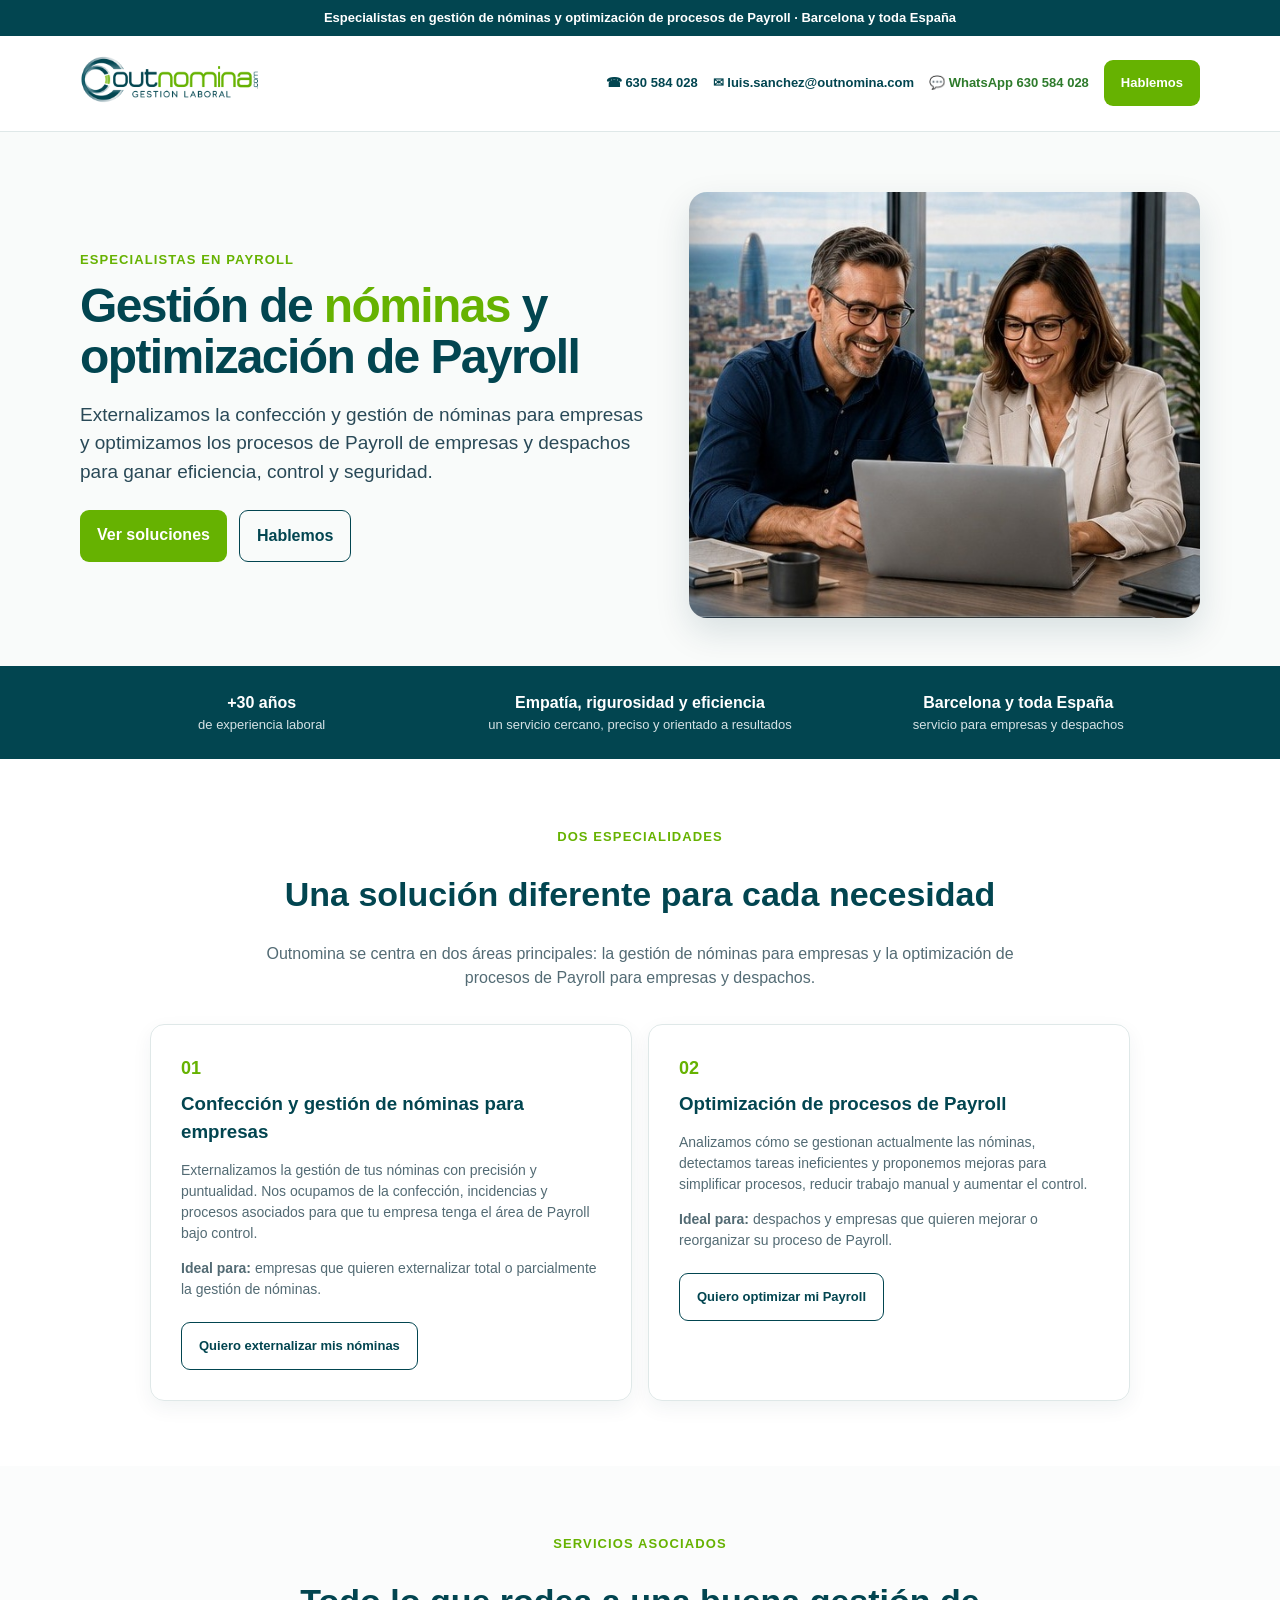
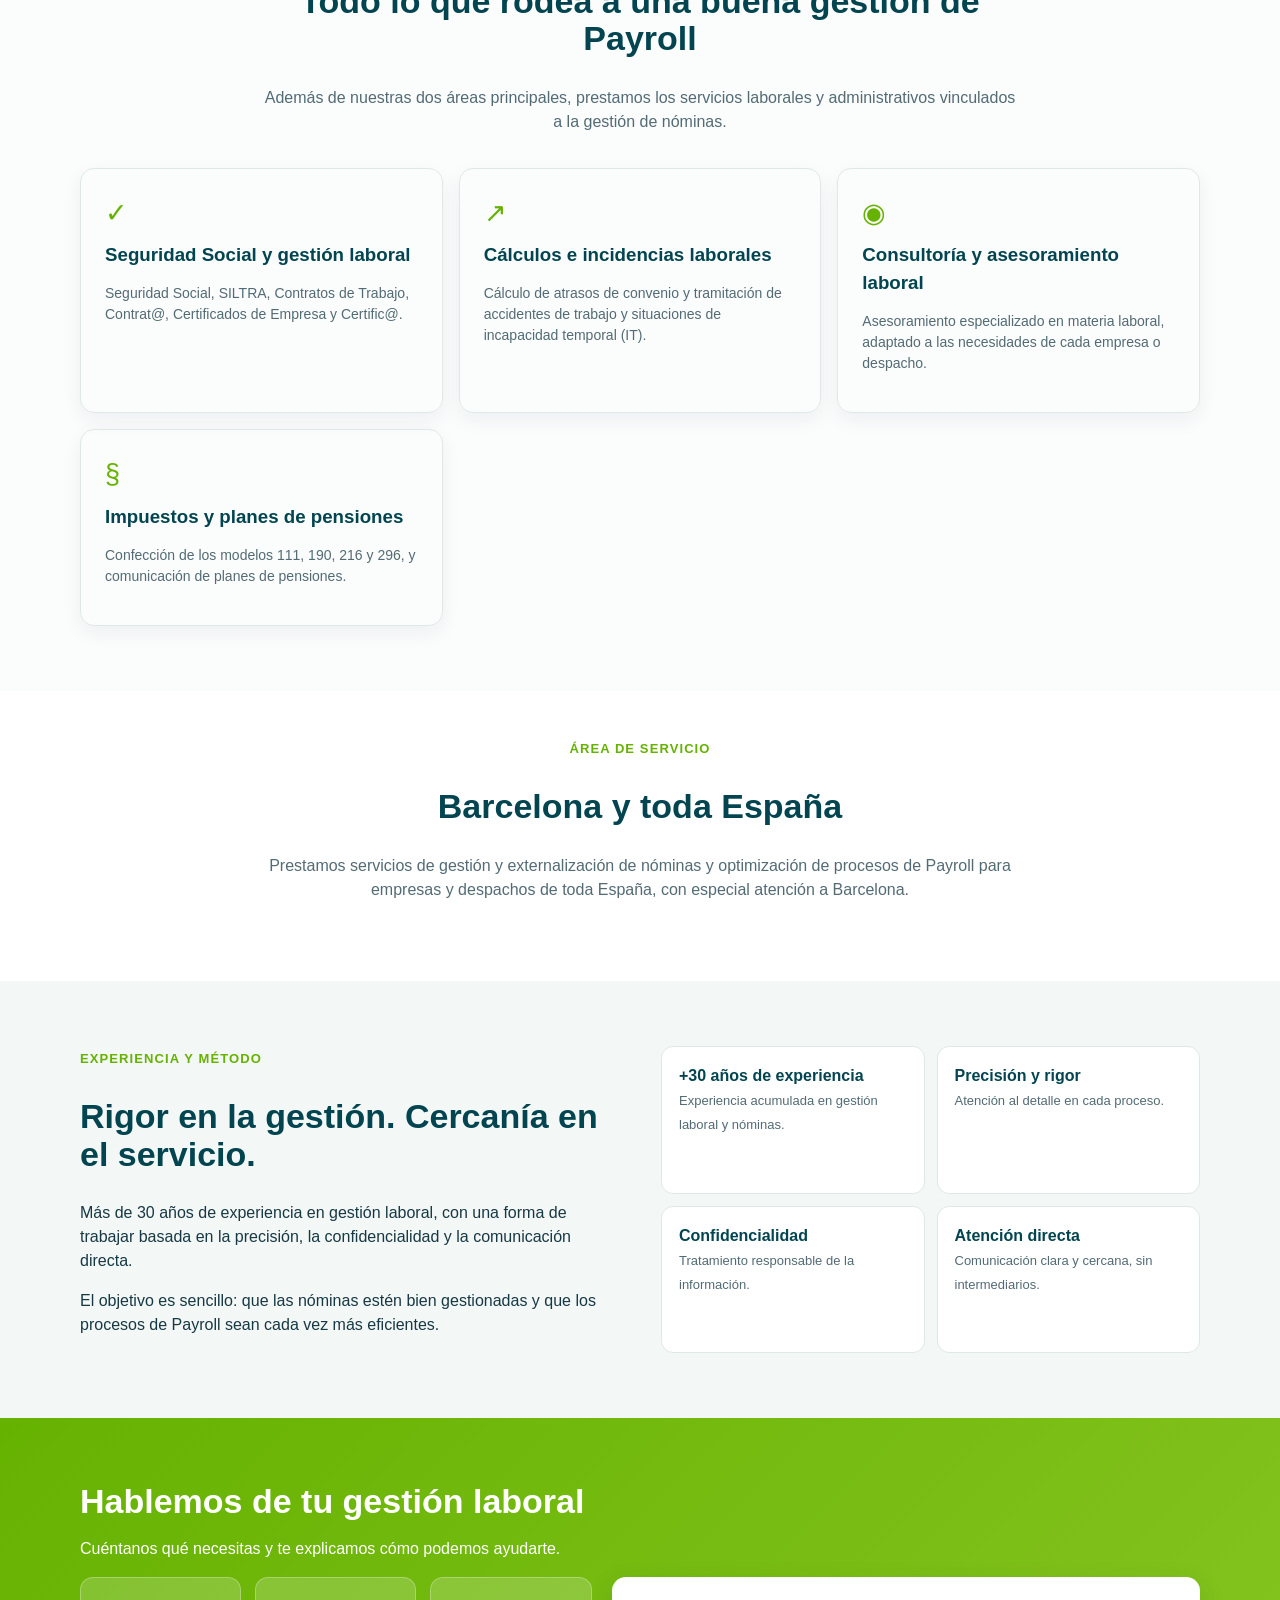
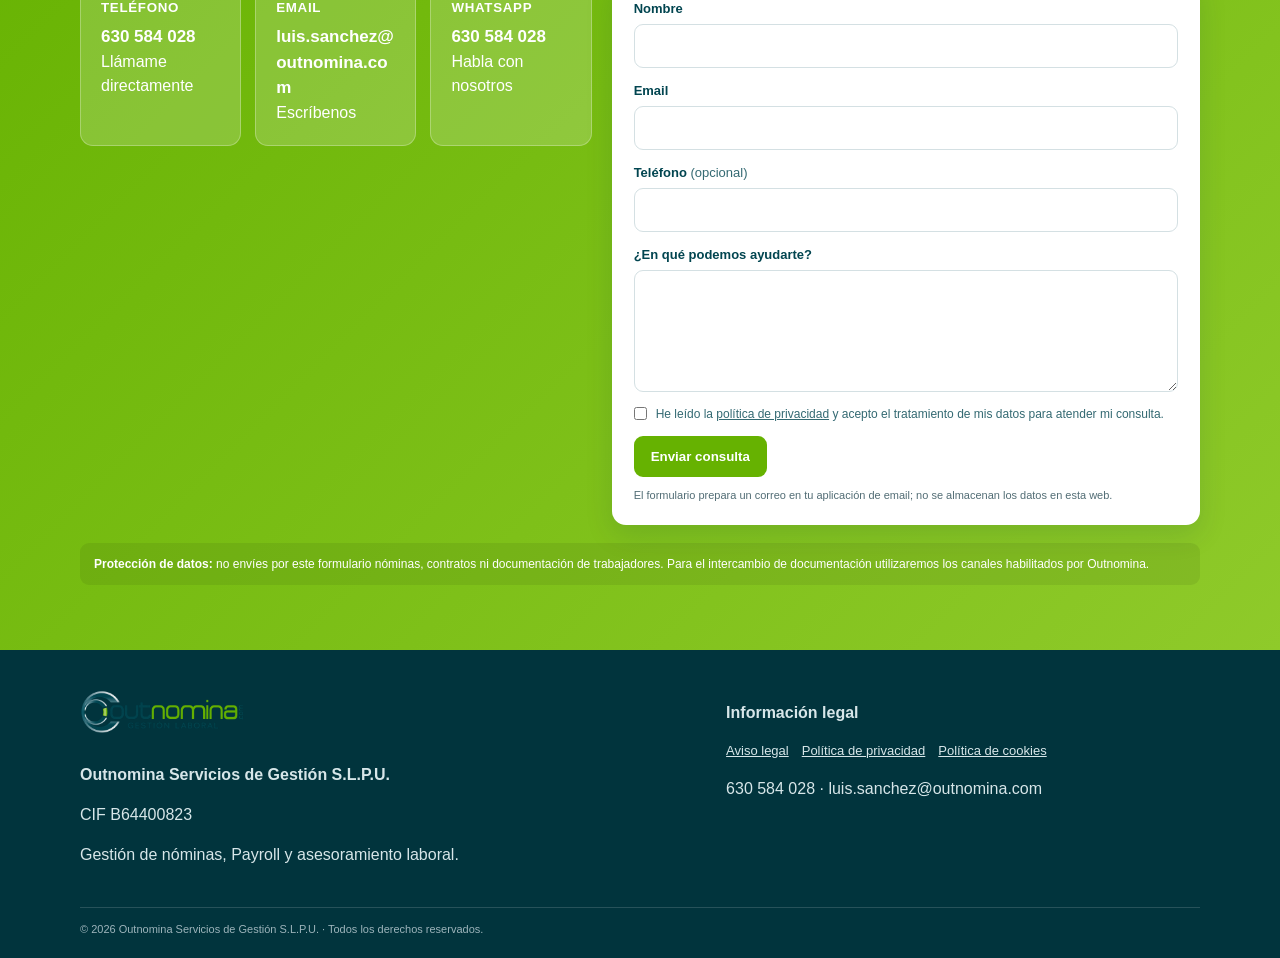
==== commit c8daac66: "Add files via upload" ====
--- a/index.html
+++ b/index.html
@@ -1,31 +1,33 @@
 <!doctype html><html lang="es"><head>
 <meta charset="utf-8"><meta name="viewport" content="width=device-width,initial-scale=1">
-<title>Gestión de Nóminas, Payroll y Outsourcing en Barcelona | Outnomina</title>
-<meta name="description" content="Gestión de nóminas, Payroll, outsourcing y externalización de nóminas en Barcelona y área metropolitana. Asesoramiento laboral, Seguridad Social, contratos e impuestos.">
+<title>Gestión de Nóminas y Optimización de Payroll | Outnomina</title>
+<meta name="description" content="Gestión y externalización de nóminas para empresas y optimización de procesos de Payroll para empresas y despachos. Barcelona y toda España.">
 <link rel="canonical" href="https://outnomina.com/"><meta name="robots" content="index,follow">
-<meta property="og:title" content="Outnomina | Gestión de Nóminas, Payroll y Outsourcing en Barcelona">
-<meta property="og:description" content="Gestión de nóminas, Payroll, outsourcing y externalización para empresas y despachos de Barcelona y área metropolitana.">
+<meta property="og:title" content="Outnomina | Gestión de Nóminas y Optimización de Payroll">
+<meta property="og:description" content="Gestión y externalización de nóminas para empresas y optimización de procesos de Payroll para empresas y despachos. Barcelona y toda España.">
 <meta property="og:url" content="https://outnomina.com/"><meta property="og:type" content="website">
 <style>
 :root{--n:#024550;--n2:#01343d;--g:#66B201;--soft:#f3f7f5;--m:#536b74;--l:#dfe8e8}*{box-sizing:border-box}body{margin:0;font-family:Arial,sans-serif;color:#173944;line-height:1.5}a{text-decoration:none;color:inherit}.w{width:min(1120px,92%);margin:auto}.top{background:var(--n);color:#fff;padding:8px;text-align:center;font-size:13px;font-weight:700}nav{padding:14px 0;border-bottom:1px solid var(--l)}nav .w{display:flex;align-items:center;justify-content:space-between;gap:20px}.logo{width:180px}.nc{display:flex;gap:15px;align-items:center;flex-wrap:wrap;justify-content:flex-end;font-size:13px;font-weight:700;color:var(--n)}.wa{color:#2e7b2c}.btn{display:inline-block;padding:13px 17px;border-radius:9px;font-weight:800}.p{background:var(--g);color:#fff}.s{border:1px solid var(--n);color:var(--n)}
-.hero{padding:60px 0 48px;background:#f9fbfa}.hg{display:grid;grid-template-columns:1.05fr .95fr;gap:45px;align-items:center}.ey{color:var(--g);font-weight:800;letter-spacing:1.1px;text-transform:uppercase;font-size:13px}.hero h1{font-size:48px;line-height:1.05;letter-spacing:-1.6px;color:var(--n);margin:10px 0 18px}.hero h1 strong{color:var(--g)}.hero p{font-size:19px;color:#294957}.hi{width:100%;border-radius:18px;box-shadow:0 14px 35px #06344722}.actions{display:flex;gap:12px;flex-wrap:wrap;margin-top:24px}.trust{background:var(--n);color:#fff;padding:25px 0}.tg{display:grid;grid-template-columns:repeat(3,1fr);gap:15px;text-align:center}.tg b,.tg span{display:block}.tg span{font-size:13px;color:#d5e2e5}section{padding:65px 0}.head{text-align:center;max-width:760px;margin:0 auto 34px}.head h2,.about h2,.contact h2{color:var(--n);font-size:34px;line-height:1.1}.head p{color:var(--m)}.cards{display:grid;grid-template-columns:repeat(3,1fr);gap:16px}.card{border:1px solid var(--l);border-radius:14px;padding:24px;box-shadow:0 7px 20px #0634470f}.card .ic{font-size:27px;color:var(--g)}.card h3{color:var(--n);margin:8px 0}.card p{color:var(--m);font-size:14px}.local-seo{background:#fff;padding-top:45px;padding-bottom:45px}.municipios{max-width:1050px;margin:0 auto;color:var(--m);font-size:14px;line-height:1.8;text-align:center}.about{background:var(--soft)}.ag{display:grid;grid-template-columns:1fr 1fr;gap:42px}.points{display:grid;grid-template-columns:1fr 1fr;gap:12px}.point{background:#fff;border:1px solid var(--l);border-radius:12px;padding:17px}.point b{display:block;color:var(--n)}.point span{font-size:13px;color:var(--m)}.promo{background:var(--n);color:#fff}.promo .w{display:flex;justify-content:space-between;align-items:center;gap:25px}.promo h2{color:#fff}.promo strong{color:#a6d63a}.contact{background:linear-gradient(135deg,var(--g),#8fca2a);color:#fff}.contact h2{color:#fff;margin:0 0 8px}.cg{display:grid;grid-template-columns:repeat(3,1fr);gap:14px}.cb{background:#ffffff2e;border:1px solid #ffffff45;border-radius:13px;padding:20px;min-height:105px}.cb small{display:block;text-transform:uppercase;font-weight:800;letter-spacing:.7px}.cb a{display:block;margin-top:7px;font-size:17px;font-weight:900;overflow-wrap:anywhere}.note{margin-top:18px;background:#00000012;padding:12px 14px;border-radius:9px;font-size:12px}.addr{text-align:center;margin-top:16px}footer{background:var(--n2);color:#d7e6e9;padding:35px 0 20px}.fg{display:grid;grid-template-columns:1.3fr 1fr;gap:30px}.fl{width:165px}.links{display:flex;gap:13px;flex-wrap:wrap;font-size:13px}.links a{text-decoration:underline}.copy{border-top:1px solid #ffffff26;margin-top:24px;padding-top:13px;font-size:11px;color:#9db4bb}
-@media(max-width:800px){.hg,.ag{grid-template-columns:1fr}.cards{grid-template-columns:1fr 1fr}.cg,.tg{grid-template-columns:1fr}.promo .w{flex-direction:column;align-items:flex-start}.fg{grid-template-columns:1fr}.hero h1{font-size:39px}}@media(max-width:520px){nav .w{display:block}.nc{justify-content:flex-start;margin-top:12px;display:grid;gap:7px}.hero h1{font-size:34px}.cards,.points{grid-template-columns:1fr}.w{width:92%}}
+.hero{padding:60px 0 48px;background:#f9fbfa}.hg{display:grid;grid-template-columns:1.05fr .95fr;gap:45px;align-items:center}.ey{color:var(--g);font-weight:800;letter-spacing:1.1px;text-transform:uppercase;font-size:13px}.hero h1{font-size:48px;line-height:1.05;letter-spacing:-1.6px;color:var(--n);margin:10px 0 18px}.hero h1 strong{color:var(--g)}.hero p{font-size:19px;color:#294957}.hi{width:100%;border-radius:18px;box-shadow:0 14px 35px #06344722}.actions{display:flex;gap:12px;flex-wrap:wrap;margin-top:24px}.trust{background:var(--n);color:#fff;padding:25px 0}.tg{display:grid;grid-template-columns:repeat(3,1fr);gap:15px;text-align:center}.tg b,.tg span{display:block}.tg span{font-size:13px;color:#d5e2e5}section{padding:65px 0}.head{text-align:center;max-width:760px;margin:0 auto 34px}.head h2,.about h2,.contact h2{color:var(--n);font-size:34px;line-height:1.1}.head p{color:var(--m)}.cards{display:grid;grid-template-columns:repeat(3,1fr);gap:16px}.cards.two{grid-template-columns:repeat(2,1fr);max-width:980px;margin:auto}.cards.two .card{padding:30px}.cards.two .ic{font-size:18px;font-weight:900}.cards.two .btn{margin-top:8px;font-size:13px}.about-services{background:#fbfcfc}.card{border:1px solid var(--l);border-radius:14px;padding:24px;box-shadow:0 7px 20px #0634470f}.card .ic{font-size:27px;color:var(--g)}.card h3{color:var(--n);margin:8px 0}.card p{color:var(--m);font-size:14px}.local-seo{background:#fff;padding-top:45px;padding-bottom:45px}.municipios{max-width:1050px;margin:0 auto;color:var(--m);font-size:14px;line-height:1.8;text-align:center}.about{background:var(--soft)}.ag{display:grid;grid-template-columns:1fr 1fr;gap:42px}.points{display:grid;grid-template-columns:1fr 1fr;gap:12px}.point{background:#fff;border:1px solid var(--l);border-radius:12px;padding:17px}.point b{display:block;color:var(--n)}.point span{font-size:13px;color:var(--m)}.promo{background:var(--n);color:#fff}.promo .w{display:flex;justify-content:space-between;align-items:center;gap:25px}.promo h2{color:#fff}.promo strong{color:#a6d63a}.contact{background:linear-gradient(135deg,var(--g),#8fca2a);color:#fff}.contact h2{color:#fff;margin:0 0 8px}.cg{display:grid;grid-template-columns:repeat(3,1fr);gap:14px}.cb{background:#ffffff2e;border:1px solid #ffffff45;border-radius:13px;padding:20px;min-height:105px}.cb small{display:block;text-transform:uppercase;font-weight:800;letter-spacing:.7px}.cb a{display:block;margin-top:7px;font-size:17px;font-weight:900;overflow-wrap:anywhere}.note{margin-top:18px;background:#00000012;padding:12px 14px;border-radius:9px;font-size:12px}.addr{text-align:center;margin-top:16px}footer{background:var(--n2);color:#d7e6e9;padding:35px 0 20px}.fg{display:grid;grid-template-columns:1.3fr 1fr;gap:30px}.fl{width:165px}.links{display:flex;gap:13px;flex-wrap:wrap;font-size:13px}.links a{text-decoration:underline}.copy{border-top:1px solid #ffffff26;margin-top:24px;padding-top:13px;font-size:11px;color:#9db4bb}
+@media(max-width:800px){.hg,.ag{grid-template-columns:1fr}.cards,.cards.two{grid-template-columns:1fr 1fr}.cg,.tg{grid-template-columns:1fr}.promo .w{flex-direction:column;align-items:flex-start}.fg{grid-template-columns:1fr}.hero h1{font-size:39px}}@media(max-width:520px){nav .w{display:block}.nc{justify-content:flex-start;margin-top:12px;display:grid;gap:7px}.hero h1{font-size:34px}.cards,.points{grid-template-columns:1fr}.w{width:92%}}
 .contact-layout{display:grid;grid-template-columns:1fr 1.15fr;gap:20px;align-items:start}.contact-form{background:#ffffff;color:var(--n);border-radius:14px;padding:22px;box-shadow:0 10px 28px #06344722}.contact-form label{display:block;font-weight:800;font-size:13px;margin-bottom:13px}.contact-form label span{font-weight:400;opacity:.8}.contact-form input,.contact-form textarea{display:block;width:100%;box-sizing:border-box;margin-top:6px;border:1px solid #d4e0e3;border-radius:9px;padding:11px 12px;font:inherit;color:var(--n);background:#fff}.contact-form textarea{resize:vertical;min-height:120px}.contact-form input:focus,.contact-form textarea:focus{outline:2px solid #66B20133;border-color:#66B201}.contact-form .consent{display:flex;gap:9px;align-items:flex-start;font-weight:600;font-size:12px}.contact-form .consent input{width:auto;margin:2px 0 0}.contact-form .consent a{color:var(--n);text-decoration:underline}.contact-form .btn{border:0;cursor:pointer;font-weight:900}.form-note{font-size:11px;margin:10px 0 0;color:#526d75}@media(max-width:820px){.contact-layout{grid-template-columns:1fr}.cg{grid-template-columns:1fr}.form-note{line-height:1.4}}</style></head><body>
-<div class="top">25% de descuento durante 6 meses para nuevos clientes · Gestión laboral cercana y profesional</div>
+<div class="top">Especialistas en gestión de nóminas y optimización de procesos de Payroll · Barcelona y toda España</div>
 <nav><div class="w"><a href="/"><img class="logo" src="outnomina_logo_oficial.png" alt="Outnomina Servicios de Gestión"></a><div class="nc">
 <a href="tel:+34630584028">☎ 630 584 028</a><a href="mailto:luis.sanchez@outnomina.com">✉ luis.sanchez@outnomina.com</a><a class="wa" href="https://wa.me/34630584028" target="_blank" rel="noopener">💬 WhatsApp 630 584 028</a><a class="btn p" href="#contacto">Hablemos</a></div></div></nav>
-<main><section class="hero"><div class="w hg"><div><span class="ey">Especialistas en Payroll</span><h1>Gestión de <strong>nóminas</strong>, optimización de procesos de Payroll y asesoramiento laboral</h1><p>Especialistas en Payroll y optimización de procesos de nómina para hacerlos más eficientes, automatizados y seguros. Ayudamos a empresas y despachos a simplificar y mejorar su gestión de nóminas.</p><div class="actions"><a class="btn p" href="#contacto">Quiero información</a><a class="btn s" href="tel:+34630584028">Llamar ahora</a></div></div><img class="hi" src="hero_small.jpg" alt="Outnomina gestión laboral"></div></section>
+<main><section class="hero"><div class="w hg"><div><span class="ey">Especialistas en Payroll</span><h1>Gestión de <strong>nóminas</strong> y optimización de Payroll</h1><p>Externalizamos la confección y gestión de nóminas para empresas y optimizamos los procesos de Payroll de empresas y despachos para ganar eficiencia, control y seguridad.</p><div class="actions"><a class="btn p" href="#necesidades">Ver soluciones</a><a class="btn s" href="#contacto">Hablemos</a></div></div><img class="hi" src="hero_small.jpg" alt="Outnomina gestión de nóminas y Payroll"></div></section>
 <section class="trust"><div class="w tg"><div><b>+30 años</b><span>de experiencia laboral</span></div><div><b>Empatía, rigurosidad y eficiencia</b><span>un servicio cercano, preciso y orientado a resultados</span></div><div><b>Barcelona y toda España</b><span>servicio para empresas y despachos</span></div></div></section>
-<section id="servicios"><div class="w"><div class="head"><span class="ey">Nuestros servicios</span><h2>Todo lo que necesitas para tu gestión laboral</h2><p>Gestión profesional para mantener tus obligaciones laborales controladas y actualizadas.</p></div><div class="cards">
-<div class="card"><div class="ic">▦</div><h3>Gestión de Nómina</h3><p>Gestión integral de nóminas, asegurando precisión, cumplimiento y puntualidad en todos los procesos.</p></div>
-<div class="card"><div class="ic">▤</div><h3>Optimización de procesos de Payroll</h3><p>Análisis, mejora y optimización de los procesos de Payroll para empresas y despachos, con una gestión más eficiente, ágil y segura.</p></div>
-<div class="card"><div class="ic">◉</div><h3>Consultoría y asesoramiento laboral</h3><p>Asesoramiento especializado para empresas y despachos en materia laboral, con soluciones adaptadas a cada necesidad.</p></div>
+<section id="necesidades"><div class="w"><div class="head"><span class="ey">Dos especialidades</span><h2>Una solución diferente para cada necesidad</h2><p>Outnomina se centra en dos áreas principales: la gestión de nóminas para empresas y la optimización de procesos de Payroll para empresas y despachos.</p></div><div class="cards two">
+<div class="card"><div class="ic">01</div><h3>Confección y gestión de nóminas para empresas</h3><p>Externalizamos la gestión de tus nóminas con precisión y puntualidad. Nos ocupamos de la confección, incidencias y procesos asociados para que tu empresa tenga el área de Payroll bajo control.</p><p><strong>Ideal para:</strong> empresas que quieren externalizar total o parcialmente la gestión de nóminas.</p><a class="btn s" href="#contacto">Quiero externalizar mis nóminas</a></div>
+<div class="card"><div class="ic">02</div><h3>Optimización de procesos de Payroll</h3><p>Analizamos cómo se gestionan actualmente las nóminas, detectamos tareas ineficientes y proponemos mejoras para simplificar procesos, reducir trabajo manual y aumentar el control.</p><p><strong>Ideal para:</strong> despachos y empresas que quieren mejorar o reorganizar su proceso de Payroll.</p><a class="btn s" href="#contacto">Quiero optimizar mi Payroll</a></div>
+</div></div></section>
+<section id="servicios" class="about-services"><div class="w"><div class="head"><span class="ey">Servicios asociados</span><h2>Todo lo que rodea a una buena gestión de Payroll</h2><p>Además de nuestras dos áreas principales, prestamos los servicios laborales y administrativos vinculados a la gestión de nóminas.</p></div><div class="cards">
 <div class="card"><div class="ic">✓</div><h3>Seguridad Social y gestión laboral</h3><p>Seguridad Social, SILTRA, Contratos de Trabajo, Contrat@, Certificados de Empresa y Certific@.</p></div>
-<div class="card"><div class="ic">↗</div><h3>Cálculos y gestión de incidencias laborales</h3><p>Cálculo de atrasos de convenio y tramitación de accidentes de trabajo y situaciones de incapacidad temporal (IT).</p></div>
+<div class="card"><div class="ic">↗</div><h3>Cálculos e incidencias laborales</h3><p>Cálculo de atrasos de convenio y tramitación de accidentes de trabajo y situaciones de incapacidad temporal (IT).</p></div>
+<div class="card"><div class="ic">◉</div><h3>Consultoría y asesoramiento laboral</h3><p>Asesoramiento especializado en materia laboral, adaptado a las necesidades de cada empresa o despacho.</p></div>
 <div class="card"><div class="ic">§</div><h3>Impuestos y planes de pensiones</h3><p>Confección de los modelos 111, 190, 216 y 296, y comunicación de planes de pensiones.</p></div>
 </div></div></section>
-<section class="local-seo"><div class="w"><div class="head"><span class="ey">Área de servicio</span><h2>Barcelona y área metropolitana</h2><p>Ofrecemos servicios de Payroll, gestión y externalización de nóminas para empresas y despachos de toda España, con especial atención a Barcelona y su área metropolitana.</p></div><p class="municipios">Barcelona · Hospitalet de Llobregat · Badalona · Sant Cugat del Vallès · Sabadell · Terrassa · Cornellà · El Prat de Llobregat · Castelldefels · Gavà · Viladecans · Sant Just Desvern · Esplugues · Sant Joan Despí · Santa Coloma de Gramenet · Cerdanyola del Vallès · Rubí · Sant Feliu de Llobregat · y otros municipios del área metropolitana.</p></div></section><section class="about"><div class="w ag"><div><span class="ey">Experiencia y cercanía</span><h2>Experiencia y cercanía a tu lado</h2><p>Outnomina ofrece gestión laboral profesional con una relación directa y cercana. Más de 30 años de experiencia en gestión laboral para ayudarte a mantener tus obligaciones al día.</p></div><div class="points"><div class="point"><b>Precisión</b><span>Atención al detalle en la gestión laboral.</span></div><div class="point"><b>Confidencialidad</b><span>Tratamiento responsable de la información.</span></div><div class="point"><b>Atención directa</b><span>Comunicación clara y cercana.</span></div><div class="point"><b>Actualización laboral</b><span>Seguimiento de cambios que afectan a nóminas y condiciones laborales.</span></div></div></div></section>
-<section class="promo"><div class="w"><div><h2>Empieza con un <strong>25% de descuento</strong></h2><p>Promoción para nuevos clientes durante los primeros 6 meses.</p></div><a class="btn p" href="#contacto">Quiero aprovechar la promoción</a></div></section>
+<section class="local-seo"><div class="w"><div class="head"><span class="ey">Área de servicio</span><h2>Barcelona y toda España</h2><p>Prestamos servicios de gestión y externalización de nóminas y optimización de procesos de Payroll para empresas y despachos de toda España, con especial atención a Barcelona.</p></div></div></section><section class="about"><div class="w ag"><div><span class="ey">Experiencia y método</span><h2>Rigor en la gestión. Cercanía en el servicio.</h2><p>Más de 30 años de experiencia en gestión laboral, con una forma de trabajar basada en la precisión, la confidencialidad y la comunicación directa.</p><p>El objetivo es sencillo: que las nóminas estén bien gestionadas y que los procesos de Payroll sean cada vez más eficientes.</p></div><div class="points"><div class="point"><b>+30 años de experiencia</b><span>Experiencia acumulada en gestión laboral y nóminas.</span></div><div class="point"><b>Precisión y rigor</b><span>Atención al detalle en cada proceso.</span></div><div class="point"><b>Confidencialidad</b><span>Tratamiento responsable de la información.</span></div><div class="point"><b>Atención directa</b><span>Comunicación clara y cercana, sin intermediarios.</span></div></div></div></section>
+
 <section id="contacto" class="contact"><div class="w"><h2>Hablemos de tu gestión laboral</h2><p>Cuéntanos qué necesitas y te explicamos cómo podemos ayudarte.</p><div class="contact-layout"><div class="cg">
 <div class="cb"><small>Teléfono</small><a href="tel:+34630584028">630 584 028</a><span>Llámame directamente</span></div>
 <div class="cb"><small>Email</small><a href="mailto:luis.sanchez@outnomina.com">luis.sanchez@outnomina.com</a><span>Escríbenos</span></div>
@@ -41,5 +43,5 @@
 </form></div>
 <div class="note"><strong>Protección de datos:</strong> no envíes por este formulario nóminas, contratos ni documentación de trabajadores. Para el intercambio de documentación utilizaremos los canales habilitados por Outnomina.</div></div></section></main>
 <script>document.getElementById('contactForm').addEventListener('submit',function(e){e.preventDefault();const f=new FormData(this);const subject=encodeURIComponent('Consulta desde Outnomina');const body=encodeURIComponent('Nombre: '+f.get('nombre')+'\nEmail: '+f.get('email')+'\nTeléfono: '+(f.get('telefono')||'')+'\n\nConsulta:\n'+f.get('mensaje'));window.location.href='mailto:luis.sanchez@outnomina.com?subject='+subject+'&body='+body;});</script>
-<footer><div class="w"><div class="fg"><div><img class="fl" src="outnomina_logo_oficial.png" alt="Outnomina"><p><strong>Outnomina Servicios de Gestión S.L.P.U.</strong></p><p>CIF B64400823</p><p>Registro Mercantil de Barcelona: Tomo 39.212, Folio 70, Hoja B-341757, Inscripción 4.ª.</p><p>Gestión de nóminas, Payroll y asesoramiento laboral.</p></div><div><p><strong>Información legal</strong></p><div class="links"><a href="aviso-legal.html">Aviso legal</a><a href="privacidad.html">Política de privacidad</a><a href="cookies.html">Política de cookies</a></div><p>630 584 028 · luis.sanchez@outnomina.com</p></div></div><div class="copy">© 2026 Outnomina Servicios de Gestión S.L.P.U. · Todos los derechos reservados.</div></div></footer>
+<footer><div class="w"><div class="fg"><div><img class="fl" src="outnomina_logo_oficial.png" alt="Outnomina"><p><strong>Outnomina Servicios de Gestión S.L.P.U.</strong></p><p>CIF B64400823</p><p>Gestión de nóminas, Payroll y asesoramiento laboral.</p></div><div><p><strong>Información legal</strong></p><div class="links"><a href="aviso-legal.html">Aviso legal</a><a href="privacidad.html">Política de privacidad</a><a href="cookies.html">Política de cookies</a></div><p>630 584 028 · luis.sanchez@outnomina.com</p></div></div><div class="copy">© 2026 Outnomina Servicios de Gestión S.L.P.U. · Todos los derechos reservados.</div></div></footer>
 </body></html>
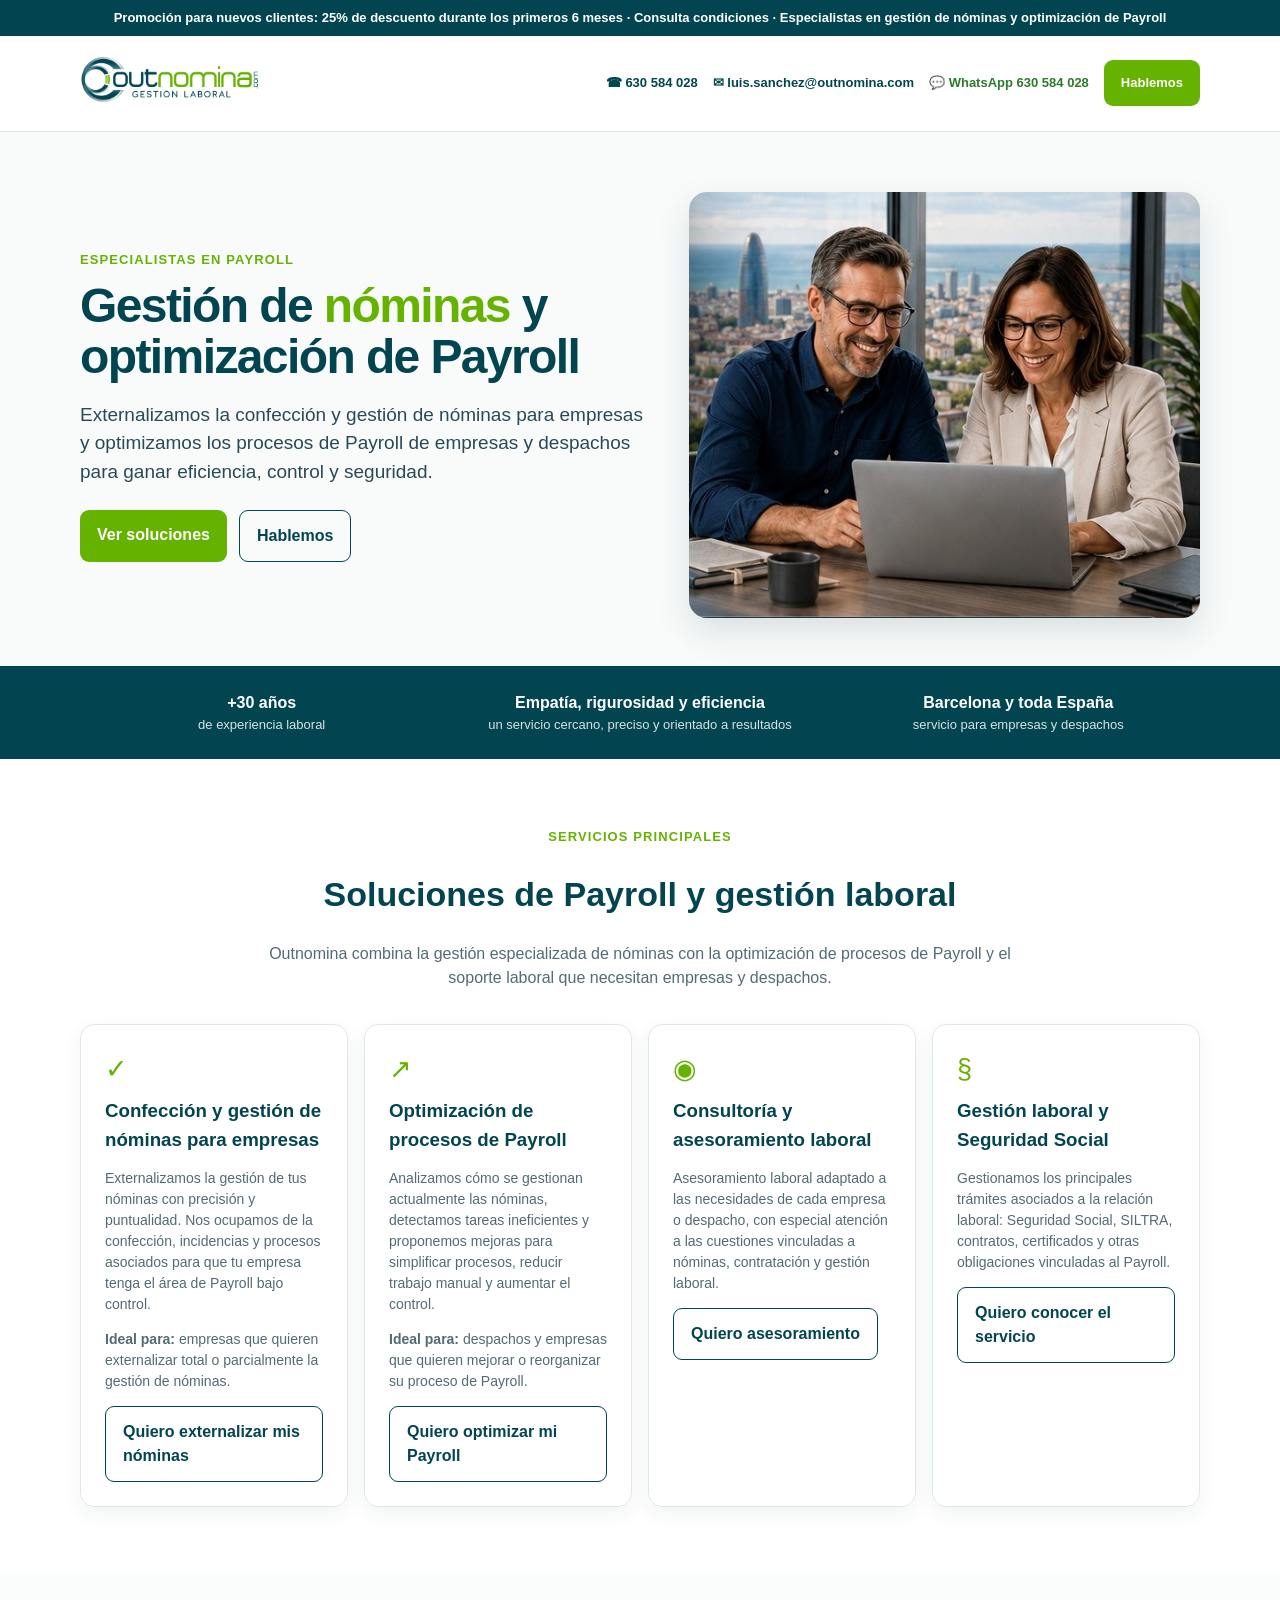
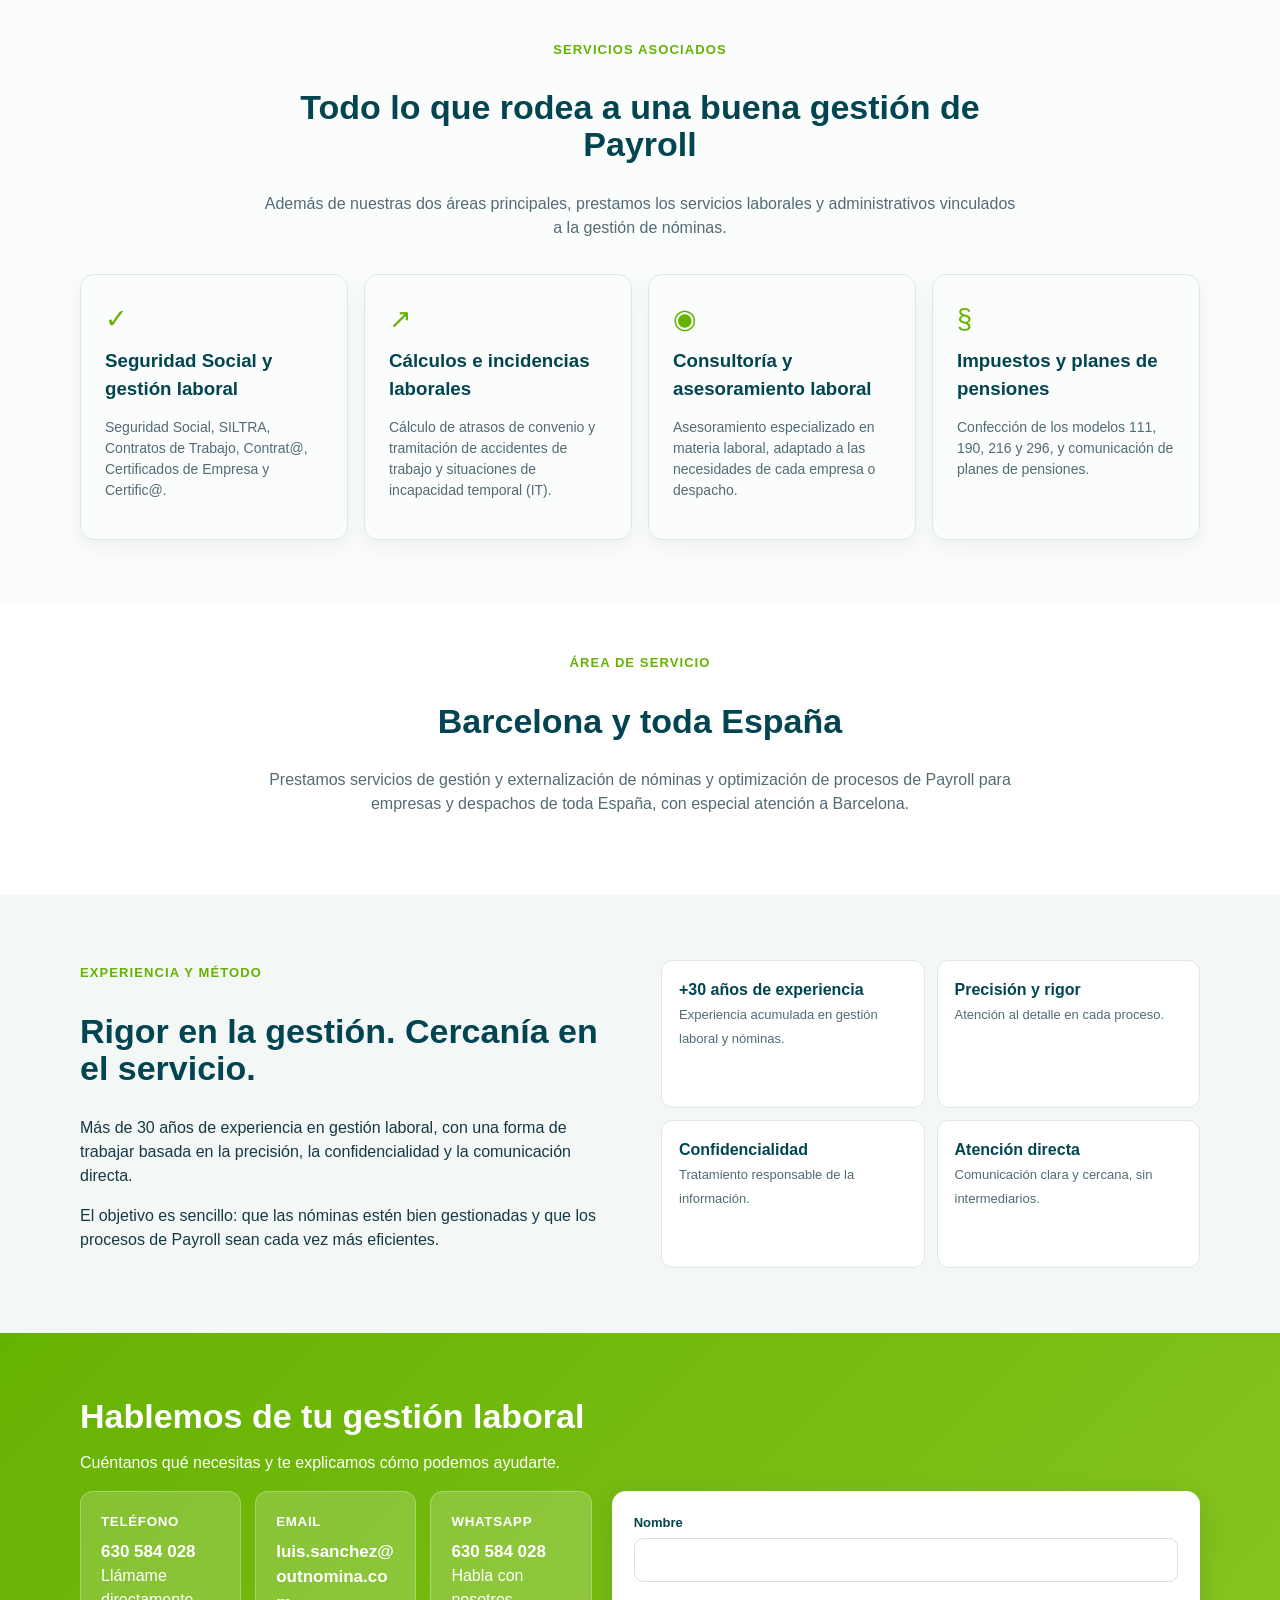
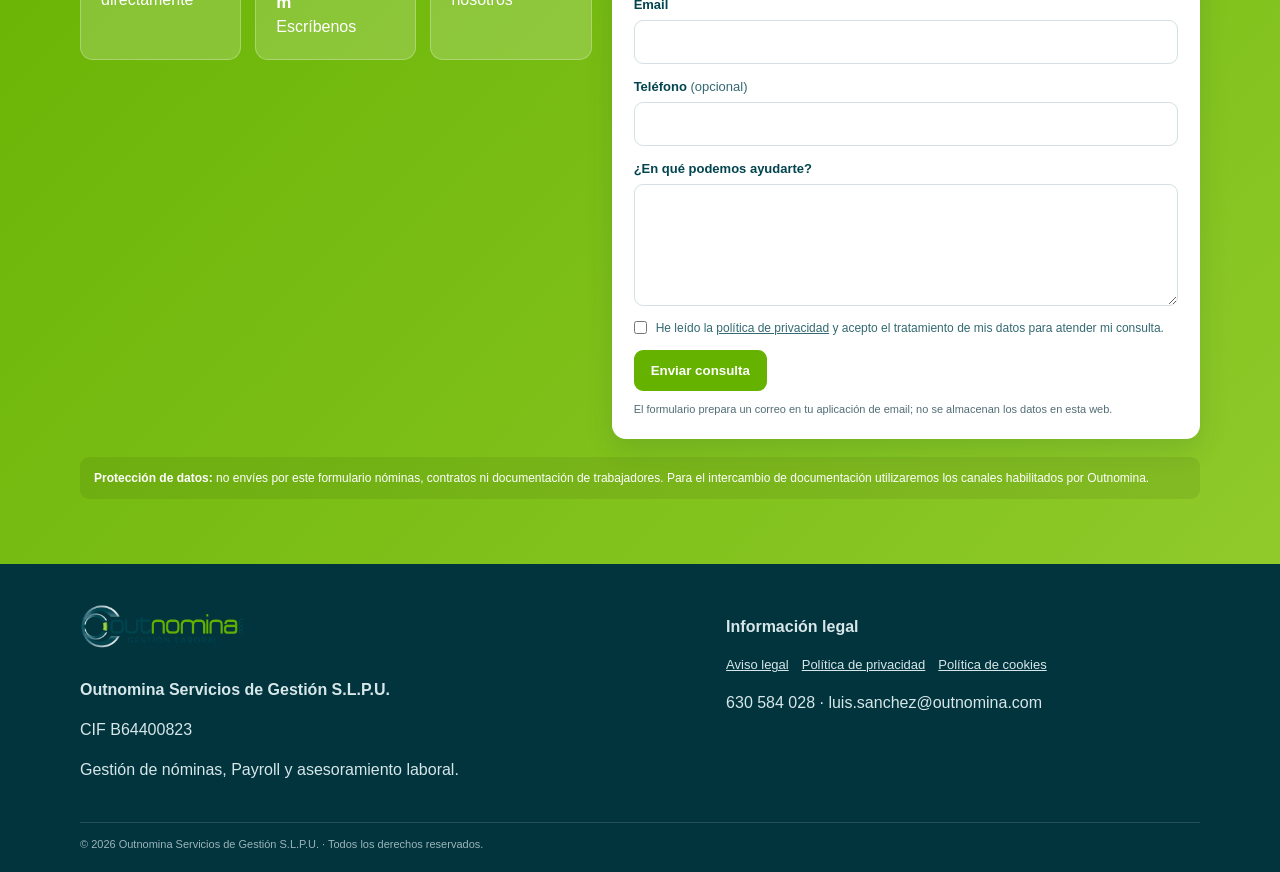
==== commit 9e00a404: "Add files via upload" ====
--- a/index.html
+++ b/index.html
@@ -8,17 +8,19 @@
 <meta property="og:url" content="https://outnomina.com/"><meta property="og:type" content="website">
 <style>
 :root{--n:#024550;--n2:#01343d;--g:#66B201;--soft:#f3f7f5;--m:#536b74;--l:#dfe8e8}*{box-sizing:border-box}body{margin:0;font-family:Arial,sans-serif;color:#173944;line-height:1.5}a{text-decoration:none;color:inherit}.w{width:min(1120px,92%);margin:auto}.top{background:var(--n);color:#fff;padding:8px;text-align:center;font-size:13px;font-weight:700}nav{padding:14px 0;border-bottom:1px solid var(--l)}nav .w{display:flex;align-items:center;justify-content:space-between;gap:20px}.logo{width:180px}.nc{display:flex;gap:15px;align-items:center;flex-wrap:wrap;justify-content:flex-end;font-size:13px;font-weight:700;color:var(--n)}.wa{color:#2e7b2c}.btn{display:inline-block;padding:13px 17px;border-radius:9px;font-weight:800}.p{background:var(--g);color:#fff}.s{border:1px solid var(--n);color:var(--n)}
-.hero{padding:60px 0 48px;background:#f9fbfa}.hg{display:grid;grid-template-columns:1.05fr .95fr;gap:45px;align-items:center}.ey{color:var(--g);font-weight:800;letter-spacing:1.1px;text-transform:uppercase;font-size:13px}.hero h1{font-size:48px;line-height:1.05;letter-spacing:-1.6px;color:var(--n);margin:10px 0 18px}.hero h1 strong{color:var(--g)}.hero p{font-size:19px;color:#294957}.hi{width:100%;border-radius:18px;box-shadow:0 14px 35px #06344722}.actions{display:flex;gap:12px;flex-wrap:wrap;margin-top:24px}.trust{background:var(--n);color:#fff;padding:25px 0}.tg{display:grid;grid-template-columns:repeat(3,1fr);gap:15px;text-align:center}.tg b,.tg span{display:block}.tg span{font-size:13px;color:#d5e2e5}section{padding:65px 0}.head{text-align:center;max-width:760px;margin:0 auto 34px}.head h2,.about h2,.contact h2{color:var(--n);font-size:34px;line-height:1.1}.head p{color:var(--m)}.cards{display:grid;grid-template-columns:repeat(3,1fr);gap:16px}.cards.two{grid-template-columns:repeat(2,1fr);max-width:980px;margin:auto}.cards.two .card{padding:30px}.cards.two .ic{font-size:18px;font-weight:900}.cards.two .btn{margin-top:8px;font-size:13px}.about-services{background:#fbfcfc}.card{border:1px solid var(--l);border-radius:14px;padding:24px;box-shadow:0 7px 20px #0634470f}.card .ic{font-size:27px;color:var(--g)}.card h3{color:var(--n);margin:8px 0}.card p{color:var(--m);font-size:14px}.local-seo{background:#fff;padding-top:45px;padding-bottom:45px}.municipios{max-width:1050px;margin:0 auto;color:var(--m);font-size:14px;line-height:1.8;text-align:center}.about{background:var(--soft)}.ag{display:grid;grid-template-columns:1fr 1fr;gap:42px}.points{display:grid;grid-template-columns:1fr 1fr;gap:12px}.point{background:#fff;border:1px solid var(--l);border-radius:12px;padding:17px}.point b{display:block;color:var(--n)}.point span{font-size:13px;color:var(--m)}.promo{background:var(--n);color:#fff}.promo .w{display:flex;justify-content:space-between;align-items:center;gap:25px}.promo h2{color:#fff}.promo strong{color:#a6d63a}.contact{background:linear-gradient(135deg,var(--g),#8fca2a);color:#fff}.contact h2{color:#fff;margin:0 0 8px}.cg{display:grid;grid-template-columns:repeat(3,1fr);gap:14px}.cb{background:#ffffff2e;border:1px solid #ffffff45;border-radius:13px;padding:20px;min-height:105px}.cb small{display:block;text-transform:uppercase;font-weight:800;letter-spacing:.7px}.cb a{display:block;margin-top:7px;font-size:17px;font-weight:900;overflow-wrap:anywhere}.note{margin-top:18px;background:#00000012;padding:12px 14px;border-radius:9px;font-size:12px}.addr{text-align:center;margin-top:16px}footer{background:var(--n2);color:#d7e6e9;padding:35px 0 20px}.fg{display:grid;grid-template-columns:1.3fr 1fr;gap:30px}.fl{width:165px}.links{display:flex;gap:13px;flex-wrap:wrap;font-size:13px}.links a{text-decoration:underline}.copy{border-top:1px solid #ffffff26;margin-top:24px;padding-top:13px;font-size:11px;color:#9db4bb}
+.hero{padding:60px 0 48px;background:#f9fbfa}.hg{display:grid;grid-template-columns:1.05fr .95fr;gap:45px;align-items:center}.ey{color:var(--g);font-weight:800;letter-spacing:1.1px;text-transform:uppercase;font-size:13px}.hero h1{font-size:48px;line-height:1.05;letter-spacing:-1.6px;color:var(--n);margin:10px 0 18px}.hero h1 strong{color:var(--g)}.hero p{font-size:19px;color:#294957}.hi{width:100%;border-radius:18px;box-shadow:0 14px 35px #06344722}.actions{display:flex;gap:12px;flex-wrap:wrap;margin-top:24px}.trust{background:var(--n);color:#fff;padding:25px 0}.tg{display:grid;grid-template-columns:repeat(3,1fr);gap:15px;text-align:center}.tg b,.tg span{display:block}.tg span{font-size:13px;color:#d5e2e5}section{padding:65px 0}.head{text-align:center;max-width:760px;margin:0 auto 34px}.head h2,.about h2,.contact h2{color:var(--n);font-size:34px;line-height:1.1}.head p{color:var(--m)}.cards{display:grid;grid-template-columns:repeat(4,1fr);gap:16px}.cards.two{grid-template-columns:repeat(2,1fr);max-width:980px;margin:auto}.cards.two .card{padding:30px}.cards.two .ic{font-size:18px;font-weight:900}.cards.two .btn{margin-top:8px;font-size:13px}.about-services{background:#fbfcfc}.card{border:1px solid var(--l);border-radius:14px;padding:24px;box-shadow:0 7px 20px #0634470f}.card .ic{font-size:27px;color:var(--g)}.card h3{color:var(--n);margin:8px 0}.card p{color:var(--m);font-size:14px}.local-seo{background:#fff;padding-top:45px;padding-bottom:45px}.municipios{max-width:1050px;margin:0 auto;color:var(--m);font-size:14px;line-height:1.8;text-align:center}.about{background:var(--soft)}.ag{display:grid;grid-template-columns:1fr 1fr;gap:42px}.points{display:grid;grid-template-columns:1fr 1fr;gap:12px}.point{background:#fff;border:1px solid var(--l);border-radius:12px;padding:17px}.point b{display:block;color:var(--n)}.point span{font-size:13px;color:var(--m)}.promo{background:var(--n);color:#fff}.promo .w{display:flex;justify-content:space-between;align-items:center;gap:25px}.promo h2{color:#fff}.promo strong{color:#a6d63a}.contact{background:linear-gradient(135deg,var(--g),#8fca2a);color:#fff}.contact h2{color:#fff;margin:0 0 8px}.cg{display:grid;grid-template-columns:repeat(3,1fr);gap:14px}.cb{background:#ffffff2e;border:1px solid #ffffff45;border-radius:13px;padding:20px;min-height:105px}.cb small{display:block;text-transform:uppercase;font-weight:800;letter-spacing:.7px}.cb a{display:block;margin-top:7px;font-size:17px;font-weight:900;overflow-wrap:anywhere}.note{margin-top:18px;background:#00000012;padding:12px 14px;border-radius:9px;font-size:12px}.addr{text-align:center;margin-top:16px}footer{background:var(--n2);color:#d7e6e9;padding:35px 0 20px}.fg{display:grid;grid-template-columns:1.3fr 1fr;gap:30px}.fl{width:165px}.links{display:flex;gap:13px;flex-wrap:wrap;font-size:13px}.links a{text-decoration:underline}.copy{border-top:1px solid #ffffff26;margin-top:24px;padding-top:13px;font-size:11px;color:#9db4bb}
 @media(max-width:800px){.hg,.ag{grid-template-columns:1fr}.cards,.cards.two{grid-template-columns:1fr 1fr}.cg,.tg{grid-template-columns:1fr}.promo .w{flex-direction:column;align-items:flex-start}.fg{grid-template-columns:1fr}.hero h1{font-size:39px}}@media(max-width:520px){nav .w{display:block}.nc{justify-content:flex-start;margin-top:12px;display:grid;gap:7px}.hero h1{font-size:34px}.cards,.points{grid-template-columns:1fr}.w{width:92%}}
 .contact-layout{display:grid;grid-template-columns:1fr 1.15fr;gap:20px;align-items:start}.contact-form{background:#ffffff;color:var(--n);border-radius:14px;padding:22px;box-shadow:0 10px 28px #06344722}.contact-form label{display:block;font-weight:800;font-size:13px;margin-bottom:13px}.contact-form label span{font-weight:400;opacity:.8}.contact-form input,.contact-form textarea{display:block;width:100%;box-sizing:border-box;margin-top:6px;border:1px solid #d4e0e3;border-radius:9px;padding:11px 12px;font:inherit;color:var(--n);background:#fff}.contact-form textarea{resize:vertical;min-height:120px}.contact-form input:focus,.contact-form textarea:focus{outline:2px solid #66B20133;border-color:#66B201}.contact-form .consent{display:flex;gap:9px;align-items:flex-start;font-weight:600;font-size:12px}.contact-form .consent input{width:auto;margin:2px 0 0}.contact-form .consent a{color:var(--n);text-decoration:underline}.contact-form .btn{border:0;cursor:pointer;font-weight:900}.form-note{font-size:11px;margin:10px 0 0;color:#526d75}@media(max-width:820px){.contact-layout{grid-template-columns:1fr}.cg{grid-template-columns:1fr}.form-note{line-height:1.4}}</style></head><body>
-<div class="top">Especialistas en gestión de nóminas y optimización de procesos de Payroll · Barcelona y toda España</div>
+<div class="top">Promoción para nuevos clientes: <strong>25% de descuento durante los primeros 6 meses</strong> · Consulta condiciones · Especialistas en gestión de nóminas y optimización de Payroll</div>
 <nav><div class="w"><a href="/"><img class="logo" src="outnomina_logo_oficial.png" alt="Outnomina Servicios de Gestión"></a><div class="nc">
 <a href="tel:+34630584028">☎ 630 584 028</a><a href="mailto:luis.sanchez@outnomina.com">✉ luis.sanchez@outnomina.com</a><a class="wa" href="https://wa.me/34630584028" target="_blank" rel="noopener">💬 WhatsApp 630 584 028</a><a class="btn p" href="#contacto">Hablemos</a></div></div></nav>
 <main><section class="hero"><div class="w hg"><div><span class="ey">Especialistas en Payroll</span><h1>Gestión de <strong>nóminas</strong> y optimización de Payroll</h1><p>Externalizamos la confección y gestión de nóminas para empresas y optimizamos los procesos de Payroll de empresas y despachos para ganar eficiencia, control y seguridad.</p><div class="actions"><a class="btn p" href="#necesidades">Ver soluciones</a><a class="btn s" href="#contacto">Hablemos</a></div></div><img class="hi" src="hero_small.jpg" alt="Outnomina gestión de nóminas y Payroll"></div></section>
 <section class="trust"><div class="w tg"><div><b>+30 años</b><span>de experiencia laboral</span></div><div><b>Empatía, rigurosidad y eficiencia</b><span>un servicio cercano, preciso y orientado a resultados</span></div><div><b>Barcelona y toda España</b><span>servicio para empresas y despachos</span></div></div></section>
-<section id="necesidades"><div class="w"><div class="head"><span class="ey">Dos especialidades</span><h2>Una solución diferente para cada necesidad</h2><p>Outnomina se centra en dos áreas principales: la gestión de nóminas para empresas y la optimización de procesos de Payroll para empresas y despachos.</p></div><div class="cards two">
-<div class="card"><div class="ic">01</div><h3>Confección y gestión de nóminas para empresas</h3><p>Externalizamos la gestión de tus nóminas con precisión y puntualidad. Nos ocupamos de la confección, incidencias y procesos asociados para que tu empresa tenga el área de Payroll bajo control.</p><p><strong>Ideal para:</strong> empresas que quieren externalizar total o parcialmente la gestión de nóminas.</p><a class="btn s" href="#contacto">Quiero externalizar mis nóminas</a></div>
-<div class="card"><div class="ic">02</div><h3>Optimización de procesos de Payroll</h3><p>Analizamos cómo se gestionan actualmente las nóminas, detectamos tareas ineficientes y proponemos mejoras para simplificar procesos, reducir trabajo manual y aumentar el control.</p><p><strong>Ideal para:</strong> despachos y empresas que quieren mejorar o reorganizar su proceso de Payroll.</p><a class="btn s" href="#contacto">Quiero optimizar mi Payroll</a></div>
+<section id="necesidades"><div class="w"><div class="head"><span class="ey">Servicios principales</span><h2>Soluciones de Payroll y gestión laboral</h2><p>Outnomina combina la gestión especializada de nóminas con la optimización de procesos de Payroll y el soporte laboral que necesitan empresas y despachos.</p></div><div class="cards">
+<div class="card"><div class="ic">✓</div><h3>Confección y gestión de nóminas para empresas</h3><p>Externalizamos la gestión de tus nóminas con precisión y puntualidad. Nos ocupamos de la confección, incidencias y procesos asociados para que tu empresa tenga el área de Payroll bajo control.</p><p><strong>Ideal para:</strong> empresas que quieren externalizar total o parcialmente la gestión de nóminas.</p><a class="btn s" href="#contacto">Quiero externalizar mis nóminas</a></div>
+<div class="card"><div class="ic">↗</div><h3>Optimización de procesos de Payroll</h3><p>Analizamos cómo se gestionan actualmente las nóminas, detectamos tareas ineficientes y proponemos mejoras para simplificar procesos, reducir trabajo manual y aumentar el control.</p><p><strong>Ideal para:</strong> despachos y empresas que quieren mejorar o reorganizar su proceso de Payroll.</p><a class="btn s" href="#contacto">Quiero optimizar mi Payroll</a></div>
+<div class="card"><div class="ic">◉</div><h3>Consultoría y asesoramiento laboral</h3><p>Asesoramiento laboral adaptado a las necesidades de cada empresa o despacho, con especial atención a las cuestiones vinculadas a nóminas, contratación y gestión laboral.</p><a class="btn s" href="#contacto">Quiero asesoramiento</a></div>
+<div class="card"><div class="ic">§</div><h3>Gestión laboral y Seguridad Social</h3><p>Gestionamos los principales trámites asociados a la relación laboral: Seguridad Social, SILTRA, contratos, certificados y otras obligaciones vinculadas al Payroll.</p><a class="btn s" href="#contacto">Quiero conocer el servicio</a></div>
 </div></div></section>
 <section id="servicios" class="about-services"><div class="w"><div class="head"><span class="ey">Servicios asociados</span><h2>Todo lo que rodea a una buena gestión de Payroll</h2><p>Además de nuestras dos áreas principales, prestamos los servicios laborales y administrativos vinculados a la gestión de nóminas.</p></div><div class="cards">
 <div class="card"><div class="ic">✓</div><h3>Seguridad Social y gestión laboral</h3><p>Seguridad Social, SILTRA, Contratos de Trabajo, Contrat@, Certificados de Empresa y Certific@.</p></div>
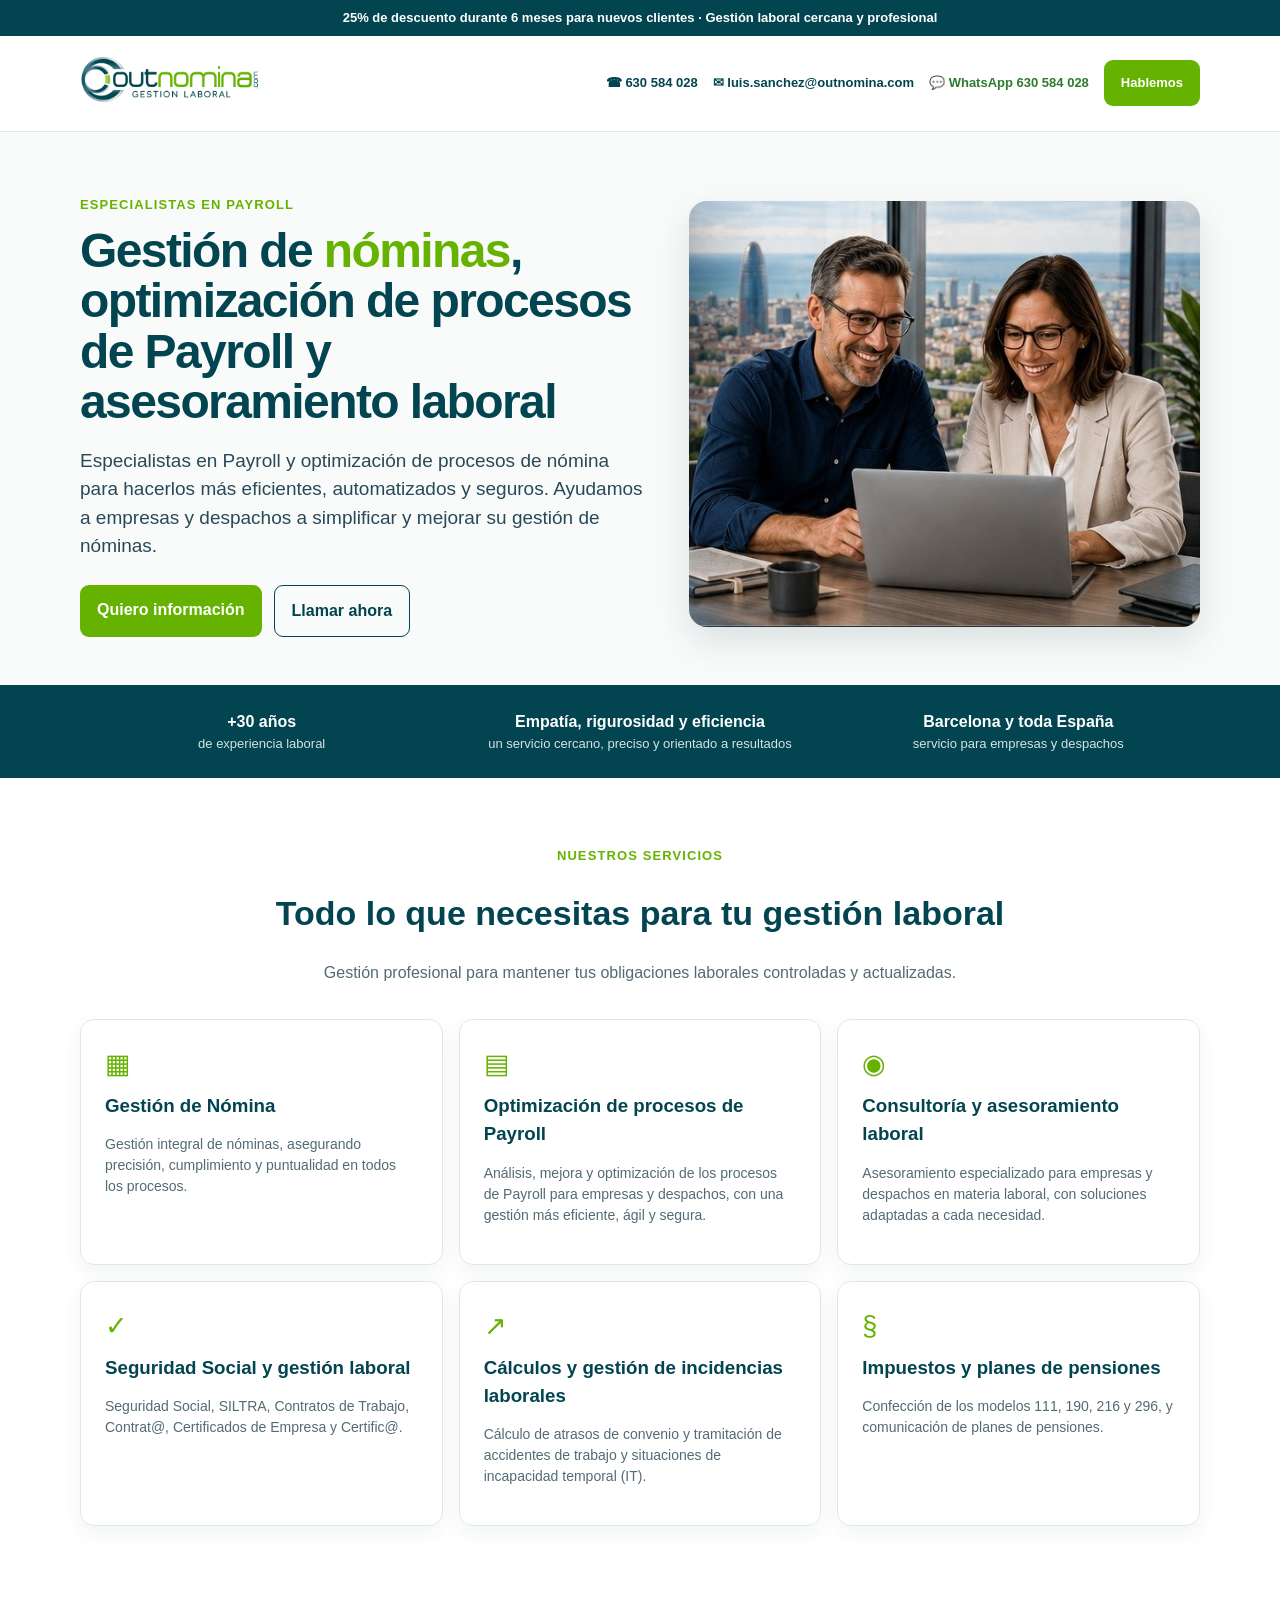
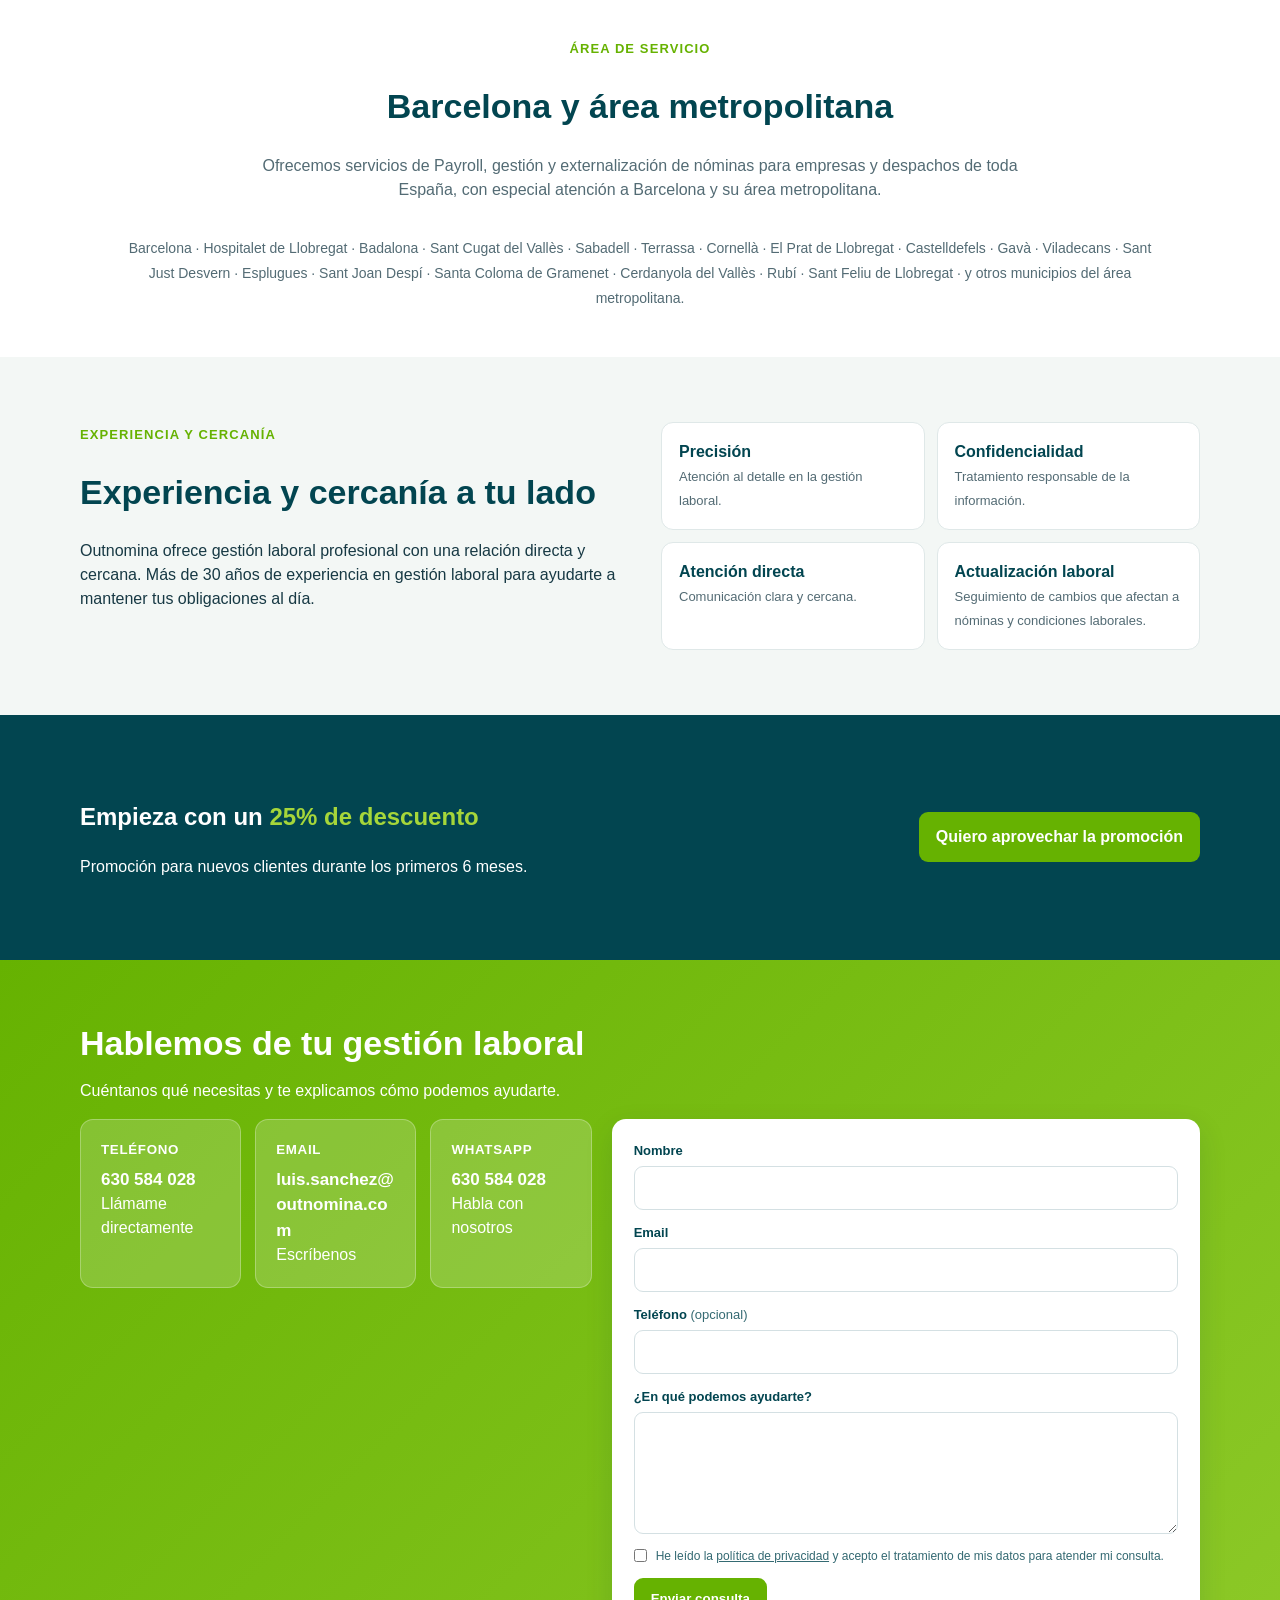
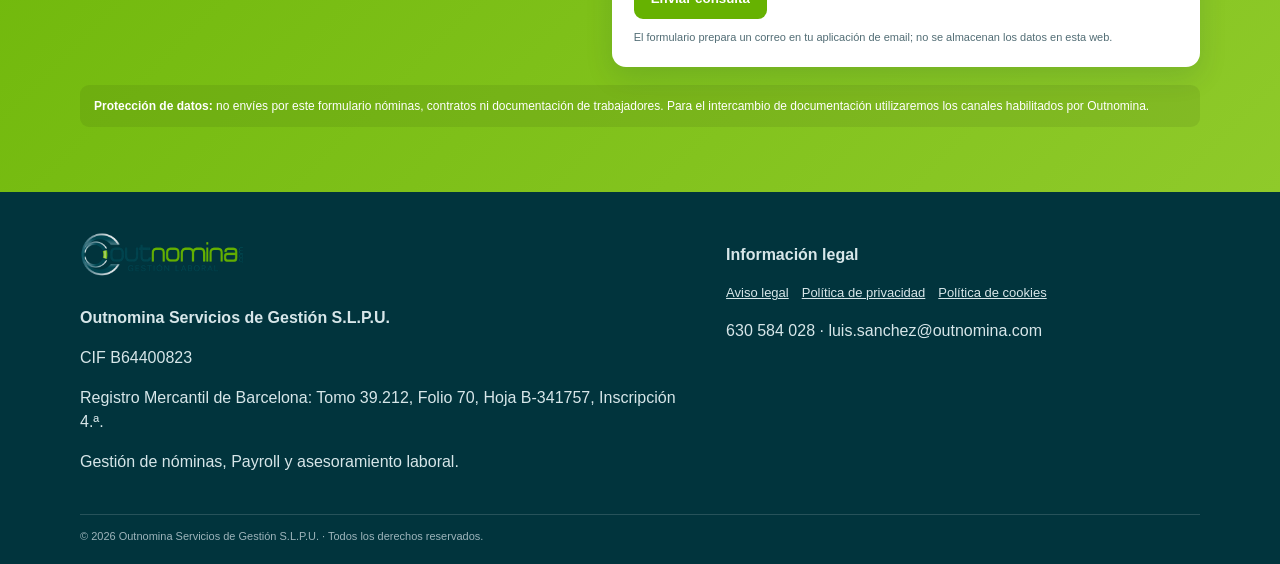
==== commit 565368c6: "Add files via upload" ====
--- a/index.html
+++ b/index.html
@@ -1,35 +1,31 @@
 <!doctype html><html lang="es"><head>
 <meta charset="utf-8"><meta name="viewport" content="width=device-width,initial-scale=1">
-<title>Gestión de Nóminas y Optimización de Payroll | Outnomina</title>
-<meta name="description" content="Gestión y externalización de nóminas para empresas y optimización de procesos de Payroll para empresas y despachos. Barcelona y toda España.">
+<title>Gestión de Nóminas, Payroll y Outsourcing en Barcelona | Outnomina</title>
+<meta name="description" content="Gestión de nóminas, Payroll, outsourcing y externalización de nóminas en Barcelona y área metropolitana. Asesoramiento laboral, Seguridad Social, contratos e impuestos.">
 <link rel="canonical" href="https://outnomina.com/"><meta name="robots" content="index,follow">
-<meta property="og:title" content="Outnomina | Gestión de Nóminas y Optimización de Payroll">
-<meta property="og:description" content="Gestión y externalización de nóminas para empresas y optimización de procesos de Payroll para empresas y despachos. Barcelona y toda España.">
+<meta property="og:title" content="Outnomina | Gestión de Nóminas, Payroll y Outsourcing en Barcelona">
+<meta property="og:description" content="Gestión de nóminas, Payroll, outsourcing y externalización para empresas y despachos de Barcelona y área metropolitana.">
 <meta property="og:url" content="https://outnomina.com/"><meta property="og:type" content="website">
 <style>
 :root{--n:#024550;--n2:#01343d;--g:#66B201;--soft:#f3f7f5;--m:#536b74;--l:#dfe8e8}*{box-sizing:border-box}body{margin:0;font-family:Arial,sans-serif;color:#173944;line-height:1.5}a{text-decoration:none;color:inherit}.w{width:min(1120px,92%);margin:auto}.top{background:var(--n);color:#fff;padding:8px;text-align:center;font-size:13px;font-weight:700}nav{padding:14px 0;border-bottom:1px solid var(--l)}nav .w{display:flex;align-items:center;justify-content:space-between;gap:20px}.logo{width:180px}.nc{display:flex;gap:15px;align-items:center;flex-wrap:wrap;justify-content:flex-end;font-size:13px;font-weight:700;color:var(--n)}.wa{color:#2e7b2c}.btn{display:inline-block;padding:13px 17px;border-radius:9px;font-weight:800}.p{background:var(--g);color:#fff}.s{border:1px solid var(--n);color:var(--n)}
-.hero{padding:60px 0 48px;background:#f9fbfa}.hg{display:grid;grid-template-columns:1.05fr .95fr;gap:45px;align-items:center}.ey{color:var(--g);font-weight:800;letter-spacing:1.1px;text-transform:uppercase;font-size:13px}.hero h1{font-size:48px;line-height:1.05;letter-spacing:-1.6px;color:var(--n);margin:10px 0 18px}.hero h1 strong{color:var(--g)}.hero p{font-size:19px;color:#294957}.hi{width:100%;border-radius:18px;box-shadow:0 14px 35px #06344722}.actions{display:flex;gap:12px;flex-wrap:wrap;margin-top:24px}.trust{background:var(--n);color:#fff;padding:25px 0}.tg{display:grid;grid-template-columns:repeat(3,1fr);gap:15px;text-align:center}.tg b,.tg span{display:block}.tg span{font-size:13px;color:#d5e2e5}section{padding:65px 0}.head{text-align:center;max-width:760px;margin:0 auto 34px}.head h2,.about h2,.contact h2{color:var(--n);font-size:34px;line-height:1.1}.head p{color:var(--m)}.cards{display:grid;grid-template-columns:repeat(4,1fr);gap:16px}.cards.two{grid-template-columns:repeat(2,1fr);max-width:980px;margin:auto}.cards.two .card{padding:30px}.cards.two .ic{font-size:18px;font-weight:900}.cards.two .btn{margin-top:8px;font-size:13px}.about-services{background:#fbfcfc}.card{border:1px solid var(--l);border-radius:14px;padding:24px;box-shadow:0 7px 20px #0634470f}.card .ic{font-size:27px;color:var(--g)}.card h3{color:var(--n);margin:8px 0}.card p{color:var(--m);font-size:14px}.local-seo{background:#fff;padding-top:45px;padding-bottom:45px}.municipios{max-width:1050px;margin:0 auto;color:var(--m);font-size:14px;line-height:1.8;text-align:center}.about{background:var(--soft)}.ag{display:grid;grid-template-columns:1fr 1fr;gap:42px}.points{display:grid;grid-template-columns:1fr 1fr;gap:12px}.point{background:#fff;border:1px solid var(--l);border-radius:12px;padding:17px}.point b{display:block;color:var(--n)}.point span{font-size:13px;color:var(--m)}.promo{background:var(--n);color:#fff}.promo .w{display:flex;justify-content:space-between;align-items:center;gap:25px}.promo h2{color:#fff}.promo strong{color:#a6d63a}.contact{background:linear-gradient(135deg,var(--g),#8fca2a);color:#fff}.contact h2{color:#fff;margin:0 0 8px}.cg{display:grid;grid-template-columns:repeat(3,1fr);gap:14px}.cb{background:#ffffff2e;border:1px solid #ffffff45;border-radius:13px;padding:20px;min-height:105px}.cb small{display:block;text-transform:uppercase;font-weight:800;letter-spacing:.7px}.cb a{display:block;margin-top:7px;font-size:17px;font-weight:900;overflow-wrap:anywhere}.note{margin-top:18px;background:#00000012;padding:12px 14px;border-radius:9px;font-size:12px}.addr{text-align:center;margin-top:16px}footer{background:var(--n2);color:#d7e6e9;padding:35px 0 20px}.fg{display:grid;grid-template-columns:1.3fr 1fr;gap:30px}.fl{width:165px}.links{display:flex;gap:13px;flex-wrap:wrap;font-size:13px}.links a{text-decoration:underline}.copy{border-top:1px solid #ffffff26;margin-top:24px;padding-top:13px;font-size:11px;color:#9db4bb}
-@media(max-width:800px){.hg,.ag{grid-template-columns:1fr}.cards,.cards.two{grid-template-columns:1fr 1fr}.cg,.tg{grid-template-columns:1fr}.promo .w{flex-direction:column;align-items:flex-start}.fg{grid-template-columns:1fr}.hero h1{font-size:39px}}@media(max-width:520px){nav .w{display:block}.nc{justify-content:flex-start;margin-top:12px;display:grid;gap:7px}.hero h1{font-size:34px}.cards,.points{grid-template-columns:1fr}.w{width:92%}}
+.hero{padding:60px 0 48px;background:#f9fbfa}.hg{display:grid;grid-template-columns:1.05fr .95fr;gap:45px;align-items:center}.ey{color:var(--g);font-weight:800;letter-spacing:1.1px;text-transform:uppercase;font-size:13px}.hero h1{font-size:48px;line-height:1.05;letter-spacing:-1.6px;color:var(--n);margin:10px 0 18px}.hero h1 strong{color:var(--g)}.hero p{font-size:19px;color:#294957}.hi{width:100%;border-radius:18px;box-shadow:0 14px 35px #06344722}.actions{display:flex;gap:12px;flex-wrap:wrap;margin-top:24px}.trust{background:var(--n);color:#fff;padding:25px 0}.tg{display:grid;grid-template-columns:repeat(3,1fr);gap:15px;text-align:center}.tg b,.tg span{display:block}.tg span{font-size:13px;color:#d5e2e5}section{padding:65px 0}.head{text-align:center;max-width:760px;margin:0 auto 34px}.head h2,.about h2,.contact h2{color:var(--n);font-size:34px;line-height:1.1}.head p{color:var(--m)}.cards{display:grid;grid-template-columns:repeat(3,1fr);gap:16px}.card{border:1px solid var(--l);border-radius:14px;padding:24px;box-shadow:0 7px 20px #0634470f}.card .ic{font-size:27px;color:var(--g)}.card h3{color:var(--n);margin:8px 0}.card p{color:var(--m);font-size:14px}.local-seo{background:#fff;padding-top:45px;padding-bottom:45px}.municipios{max-width:1050px;margin:0 auto;color:var(--m);font-size:14px;line-height:1.8;text-align:center}.about{background:var(--soft)}.ag{display:grid;grid-template-columns:1fr 1fr;gap:42px}.points{display:grid;grid-template-columns:1fr 1fr;gap:12px}.point{background:#fff;border:1px solid var(--l);border-radius:12px;padding:17px}.point b{display:block;color:var(--n)}.point span{font-size:13px;color:var(--m)}.promo{background:var(--n);color:#fff}.promo .w{display:flex;justify-content:space-between;align-items:center;gap:25px}.promo h2{color:#fff}.promo strong{color:#a6d63a}.contact{background:linear-gradient(135deg,var(--g),#8fca2a);color:#fff}.contact h2{color:#fff;margin:0 0 8px}.cg{display:grid;grid-template-columns:repeat(3,1fr);gap:14px}.cb{background:#ffffff2e;border:1px solid #ffffff45;border-radius:13px;padding:20px;min-height:105px}.cb small{display:block;text-transform:uppercase;font-weight:800;letter-spacing:.7px}.cb a{display:block;margin-top:7px;font-size:17px;font-weight:900;overflow-wrap:anywhere}.note{margin-top:18px;background:#00000012;padding:12px 14px;border-radius:9px;font-size:12px}.addr{text-align:center;margin-top:16px}footer{background:var(--n2);color:#d7e6e9;padding:35px 0 20px}.fg{display:grid;grid-template-columns:1.3fr 1fr;gap:30px}.fl{width:165px}.links{display:flex;gap:13px;flex-wrap:wrap;font-size:13px}.links a{text-decoration:underline}.copy{border-top:1px solid #ffffff26;margin-top:24px;padding-top:13px;font-size:11px;color:#9db4bb}
+@media(max-width:800px){.hg,.ag{grid-template-columns:1fr}.cards{grid-template-columns:1fr 1fr}.cg,.tg{grid-template-columns:1fr}.promo .w{flex-direction:column;align-items:flex-start}.fg{grid-template-columns:1fr}.hero h1{font-size:39px}}@media(max-width:520px){nav .w{display:block}.nc{justify-content:flex-start;margin-top:12px;display:grid;gap:7px}.hero h1{font-size:34px}.cards,.points{grid-template-columns:1fr}.w{width:92%}}
 .contact-layout{display:grid;grid-template-columns:1fr 1.15fr;gap:20px;align-items:start}.contact-form{background:#ffffff;color:var(--n);border-radius:14px;padding:22px;box-shadow:0 10px 28px #06344722}.contact-form label{display:block;font-weight:800;font-size:13px;margin-bottom:13px}.contact-form label span{font-weight:400;opacity:.8}.contact-form input,.contact-form textarea{display:block;width:100%;box-sizing:border-box;margin-top:6px;border:1px solid #d4e0e3;border-radius:9px;padding:11px 12px;font:inherit;color:var(--n);background:#fff}.contact-form textarea{resize:vertical;min-height:120px}.contact-form input:focus,.contact-form textarea:focus{outline:2px solid #66B20133;border-color:#66B201}.contact-form .consent{display:flex;gap:9px;align-items:flex-start;font-weight:600;font-size:12px}.contact-form .consent input{width:auto;margin:2px 0 0}.contact-form .consent a{color:var(--n);text-decoration:underline}.contact-form .btn{border:0;cursor:pointer;font-weight:900}.form-note{font-size:11px;margin:10px 0 0;color:#526d75}@media(max-width:820px){.contact-layout{grid-template-columns:1fr}.cg{grid-template-columns:1fr}.form-note{line-height:1.4}}</style></head><body>
-<div class="top">Promoción para nuevos clientes: <strong>25% de descuento durante los primeros 6 meses</strong> · Consulta condiciones · Especialistas en gestión de nóminas y optimización de Payroll</div>
+<div class="top">25% de descuento durante 6 meses para nuevos clientes · Gestión laboral cercana y profesional</div>
 <nav><div class="w"><a href="/"><img class="logo" src="outnomina_logo_oficial.png" alt="Outnomina Servicios de Gestión"></a><div class="nc">
 <a href="tel:+34630584028">☎ 630 584 028</a><a href="mailto:luis.sanchez@outnomina.com">✉ luis.sanchez@outnomina.com</a><a class="wa" href="https://wa.me/34630584028" target="_blank" rel="noopener">💬 WhatsApp 630 584 028</a><a class="btn p" href="#contacto">Hablemos</a></div></div></nav>
-<main><section class="hero"><div class="w hg"><div><span class="ey">Especialistas en Payroll</span><h1>Gestión de <strong>nóminas</strong> y optimización de Payroll</h1><p>Externalizamos la confección y gestión de nóminas para empresas y optimizamos los procesos de Payroll de empresas y despachos para ganar eficiencia, control y seguridad.</p><div class="actions"><a class="btn p" href="#necesidades">Ver soluciones</a><a class="btn s" href="#contacto">Hablemos</a></div></div><img class="hi" src="hero_small.jpg" alt="Outnomina gestión de nóminas y Payroll"></div></section>
+<main><section class="hero"><div class="w hg"><div><span class="ey">Especialistas en Payroll</span><h1>Gestión de <strong>nóminas</strong>, optimización de procesos de Payroll y asesoramiento laboral</h1><p>Especialistas en Payroll y optimización de procesos de nómina para hacerlos más eficientes, automatizados y seguros. Ayudamos a empresas y despachos a simplificar y mejorar su gestión de nóminas.</p><div class="actions"><a class="btn p" href="#contacto">Quiero información</a><a class="btn s" href="tel:+34630584028">Llamar ahora</a></div></div><img class="hi" src="hero_small.jpg" alt="Outnomina gestión laboral"></div></section>
 <section class="trust"><div class="w tg"><div><b>+30 años</b><span>de experiencia laboral</span></div><div><b>Empatía, rigurosidad y eficiencia</b><span>un servicio cercano, preciso y orientado a resultados</span></div><div><b>Barcelona y toda España</b><span>servicio para empresas y despachos</span></div></div></section>
-<section id="necesidades"><div class="w"><div class="head"><span class="ey">Servicios principales</span><h2>Soluciones de Payroll y gestión laboral</h2><p>Outnomina combina la gestión especializada de nóminas con la optimización de procesos de Payroll y el soporte laboral que necesitan empresas y despachos.</p></div><div class="cards">
-<div class="card"><div class="ic">✓</div><h3>Confección y gestión de nóminas para empresas</h3><p>Externalizamos la gestión de tus nóminas con precisión y puntualidad. Nos ocupamos de la confección, incidencias y procesos asociados para que tu empresa tenga el área de Payroll bajo control.</p><p><strong>Ideal para:</strong> empresas que quieren externalizar total o parcialmente la gestión de nóminas.</p><a class="btn s" href="#contacto">Quiero externalizar mis nóminas</a></div>
-<div class="card"><div class="ic">↗</div><h3>Optimización de procesos de Payroll</h3><p>Analizamos cómo se gestionan actualmente las nóminas, detectamos tareas ineficientes y proponemos mejoras para simplificar procesos, reducir trabajo manual y aumentar el control.</p><p><strong>Ideal para:</strong> despachos y empresas que quieren mejorar o reorganizar su proceso de Payroll.</p><a class="btn s" href="#contacto">Quiero optimizar mi Payroll</a></div>
-<div class="card"><div class="ic">◉</div><h3>Consultoría y asesoramiento laboral</h3><p>Asesoramiento laboral adaptado a las necesidades de cada empresa o despacho, con especial atención a las cuestiones vinculadas a nóminas, contratación y gestión laboral.</p><a class="btn s" href="#contacto">Quiero asesoramiento</a></div>
-<div class="card"><div class="ic">§</div><h3>Gestión laboral y Seguridad Social</h3><p>Gestionamos los principales trámites asociados a la relación laboral: Seguridad Social, SILTRA, contratos, certificados y otras obligaciones vinculadas al Payroll.</p><a class="btn s" href="#contacto">Quiero conocer el servicio</a></div>
-</div></div></section>
-<section id="servicios" class="about-services"><div class="w"><div class="head"><span class="ey">Servicios asociados</span><h2>Todo lo que rodea a una buena gestión de Payroll</h2><p>Además de nuestras dos áreas principales, prestamos los servicios laborales y administrativos vinculados a la gestión de nóminas.</p></div><div class="cards">
+<section id="servicios"><div class="w"><div class="head"><span class="ey">Nuestros servicios</span><h2>Todo lo que necesitas para tu gestión laboral</h2><p>Gestión profesional para mantener tus obligaciones laborales controladas y actualizadas.</p></div><div class="cards">
+<div class="card"><div class="ic">▦</div><h3>Gestión de Nómina</h3><p>Gestión integral de nóminas, asegurando precisión, cumplimiento y puntualidad en todos los procesos.</p></div>
+<div class="card"><div class="ic">▤</div><h3>Optimización de procesos de Payroll</h3><p>Análisis, mejora y optimización de los procesos de Payroll para empresas y despachos, con una gestión más eficiente, ágil y segura.</p></div>
+<div class="card"><div class="ic">◉</div><h3>Consultoría y asesoramiento laboral</h3><p>Asesoramiento especializado para empresas y despachos en materia laboral, con soluciones adaptadas a cada necesidad.</p></div>
 <div class="card"><div class="ic">✓</div><h3>Seguridad Social y gestión laboral</h3><p>Seguridad Social, SILTRA, Contratos de Trabajo, Contrat@, Certificados de Empresa y Certific@.</p></div>
-<div class="card"><div class="ic">↗</div><h3>Cálculos e incidencias laborales</h3><p>Cálculo de atrasos de convenio y tramitación de accidentes de trabajo y situaciones de incapacidad temporal (IT).</p></div>
-<div class="card"><div class="ic">◉</div><h3>Consultoría y asesoramiento laboral</h3><p>Asesoramiento especializado en materia laboral, adaptado a las necesidades de cada empresa o despacho.</p></div>
+<div class="card"><div class="ic">↗</div><h3>Cálculos y gestión de incidencias laborales</h3><p>Cálculo de atrasos de convenio y tramitación de accidentes de trabajo y situaciones de incapacidad temporal (IT).</p></div>
 <div class="card"><div class="ic">§</div><h3>Impuestos y planes de pensiones</h3><p>Confección de los modelos 111, 190, 216 y 296, y comunicación de planes de pensiones.</p></div>
 </div></div></section>
-<section class="local-seo"><div class="w"><div class="head"><span class="ey">Área de servicio</span><h2>Barcelona y toda España</h2><p>Prestamos servicios de gestión y externalización de nóminas y optimización de procesos de Payroll para empresas y despachos de toda España, con especial atención a Barcelona.</p></div></div></section><section class="about"><div class="w ag"><div><span class="ey">Experiencia y método</span><h2>Rigor en la gestión. Cercanía en el servicio.</h2><p>Más de 30 años de experiencia en gestión laboral, con una forma de trabajar basada en la precisión, la confidencialidad y la comunicación directa.</p><p>El objetivo es sencillo: que las nóminas estén bien gestionadas y que los procesos de Payroll sean cada vez más eficientes.</p></div><div class="points"><div class="point"><b>+30 años de experiencia</b><span>Experiencia acumulada en gestión laboral y nóminas.</span></div><div class="point"><b>Precisión y rigor</b><span>Atención al detalle en cada proceso.</span></div><div class="point"><b>Confidencialidad</b><span>Tratamiento responsable de la información.</span></div><div class="point"><b>Atención directa</b><span>Comunicación clara y cercana, sin intermediarios.</span></div></div></div></section>
-
+<section class="local-seo"><div class="w"><div class="head"><span class="ey">Área de servicio</span><h2>Barcelona y área metropolitana</h2><p>Ofrecemos servicios de Payroll, gestión y externalización de nóminas para empresas y despachos de toda España, con especial atención a Barcelona y su área metropolitana.</p></div><p class="municipios">Barcelona · Hospitalet de Llobregat · Badalona · Sant Cugat del Vallès · Sabadell · Terrassa · Cornellà · El Prat de Llobregat · Castelldefels · Gavà · Viladecans · Sant Just Desvern · Esplugues · Sant Joan Despí · Santa Coloma de Gramenet · Cerdanyola del Vallès · Rubí · Sant Feliu de Llobregat · y otros municipios del área metropolitana.</p></div></section><section class="about"><div class="w ag"><div><span class="ey">Experiencia y cercanía</span><h2>Experiencia y cercanía a tu lado</h2><p>Outnomina ofrece gestión laboral profesional con una relación directa y cercana. Más de 30 años de experiencia en gestión laboral para ayudarte a mantener tus obligaciones al día.</p></div><div class="points"><div class="point"><b>Precisión</b><span>Atención al detalle en la gestión laboral.</span></div><div class="point"><b>Confidencialidad</b><span>Tratamiento responsable de la información.</span></div><div class="point"><b>Atención directa</b><span>Comunicación clara y cercana.</span></div><div class="point"><b>Actualización laboral</b><span>Seguimiento de cambios que afectan a nóminas y condiciones laborales.</span></div></div></div></section>
+<section class="promo"><div class="w"><div><h2>Empieza con un <strong>25% de descuento</strong></h2><p>Promoción para nuevos clientes durante los primeros 6 meses.</p></div><a class="btn p" href="#contacto">Quiero aprovechar la promoción</a></div></section>
 <section id="contacto" class="contact"><div class="w"><h2>Hablemos de tu gestión laboral</h2><p>Cuéntanos qué necesitas y te explicamos cómo podemos ayudarte.</p><div class="contact-layout"><div class="cg">
 <div class="cb"><small>Teléfono</small><a href="tel:+34630584028">630 584 028</a><span>Llámame directamente</span></div>
 <div class="cb"><small>Email</small><a href="mailto:luis.sanchez@outnomina.com">luis.sanchez@outnomina.com</a><span>Escríbenos</span></div>
@@ -45,5 +41,5 @@
 </form></div>
 <div class="note"><strong>Protección de datos:</strong> no envíes por este formulario nóminas, contratos ni documentación de trabajadores. Para el intercambio de documentación utilizaremos los canales habilitados por Outnomina.</div></div></section></main>
 <script>document.getElementById('contactForm').addEventListener('submit',function(e){e.preventDefault();const f=new FormData(this);const subject=encodeURIComponent('Consulta desde Outnomina');const body=encodeURIComponent('Nombre: '+f.get('nombre')+'\nEmail: '+f.get('email')+'\nTeléfono: '+(f.get('telefono')||'')+'\n\nConsulta:\n'+f.get('mensaje'));window.location.href='mailto:luis.sanchez@outnomina.com?subject='+subject+'&body='+body;});</script>
-<footer><div class="w"><div class="fg"><div><img class="fl" src="outnomina_logo_oficial.png" alt="Outnomina"><p><strong>Outnomina Servicios de Gestión S.L.P.U.</strong></p><p>CIF B64400823</p><p>Gestión de nóminas, Payroll y asesoramiento laboral.</p></div><div><p><strong>Información legal</strong></p><div class="links"><a href="aviso-legal.html">Aviso legal</a><a href="privacidad.html">Política de privacidad</a><a href="cookies.html">Política de cookies</a></div><p>630 584 028 · luis.sanchez@outnomina.com</p></div></div><div class="copy">© 2026 Outnomina Servicios de Gestión S.L.P.U. · Todos los derechos reservados.</div></div></footer>
+<footer><div class="w"><div class="fg"><div><img class="fl" src="outnomina_logo_oficial.png" alt="Outnomina"><p><strong>Outnomina Servicios de Gestión S.L.P.U.</strong></p><p>CIF B64400823</p><p>Registro Mercantil de Barcelona: Tomo 39.212, Folio 70, Hoja B-341757, Inscripción 4.ª.</p><p>Gestión de nóminas, Payroll y asesoramiento laboral.</p></div><div><p><strong>Información legal</strong></p><div class="links"><a href="aviso-legal.html">Aviso legal</a><a href="privacidad.html">Política de privacidad</a><a href="cookies.html">Política de cookies</a></div><p>630 584 028 · luis.sanchez@outnomina.com</p></div></div><div class="copy">© 2026 Outnomina Servicios de Gestión S.L.P.U. · Todos los derechos reservados.</div></div></footer>
 </body></html>
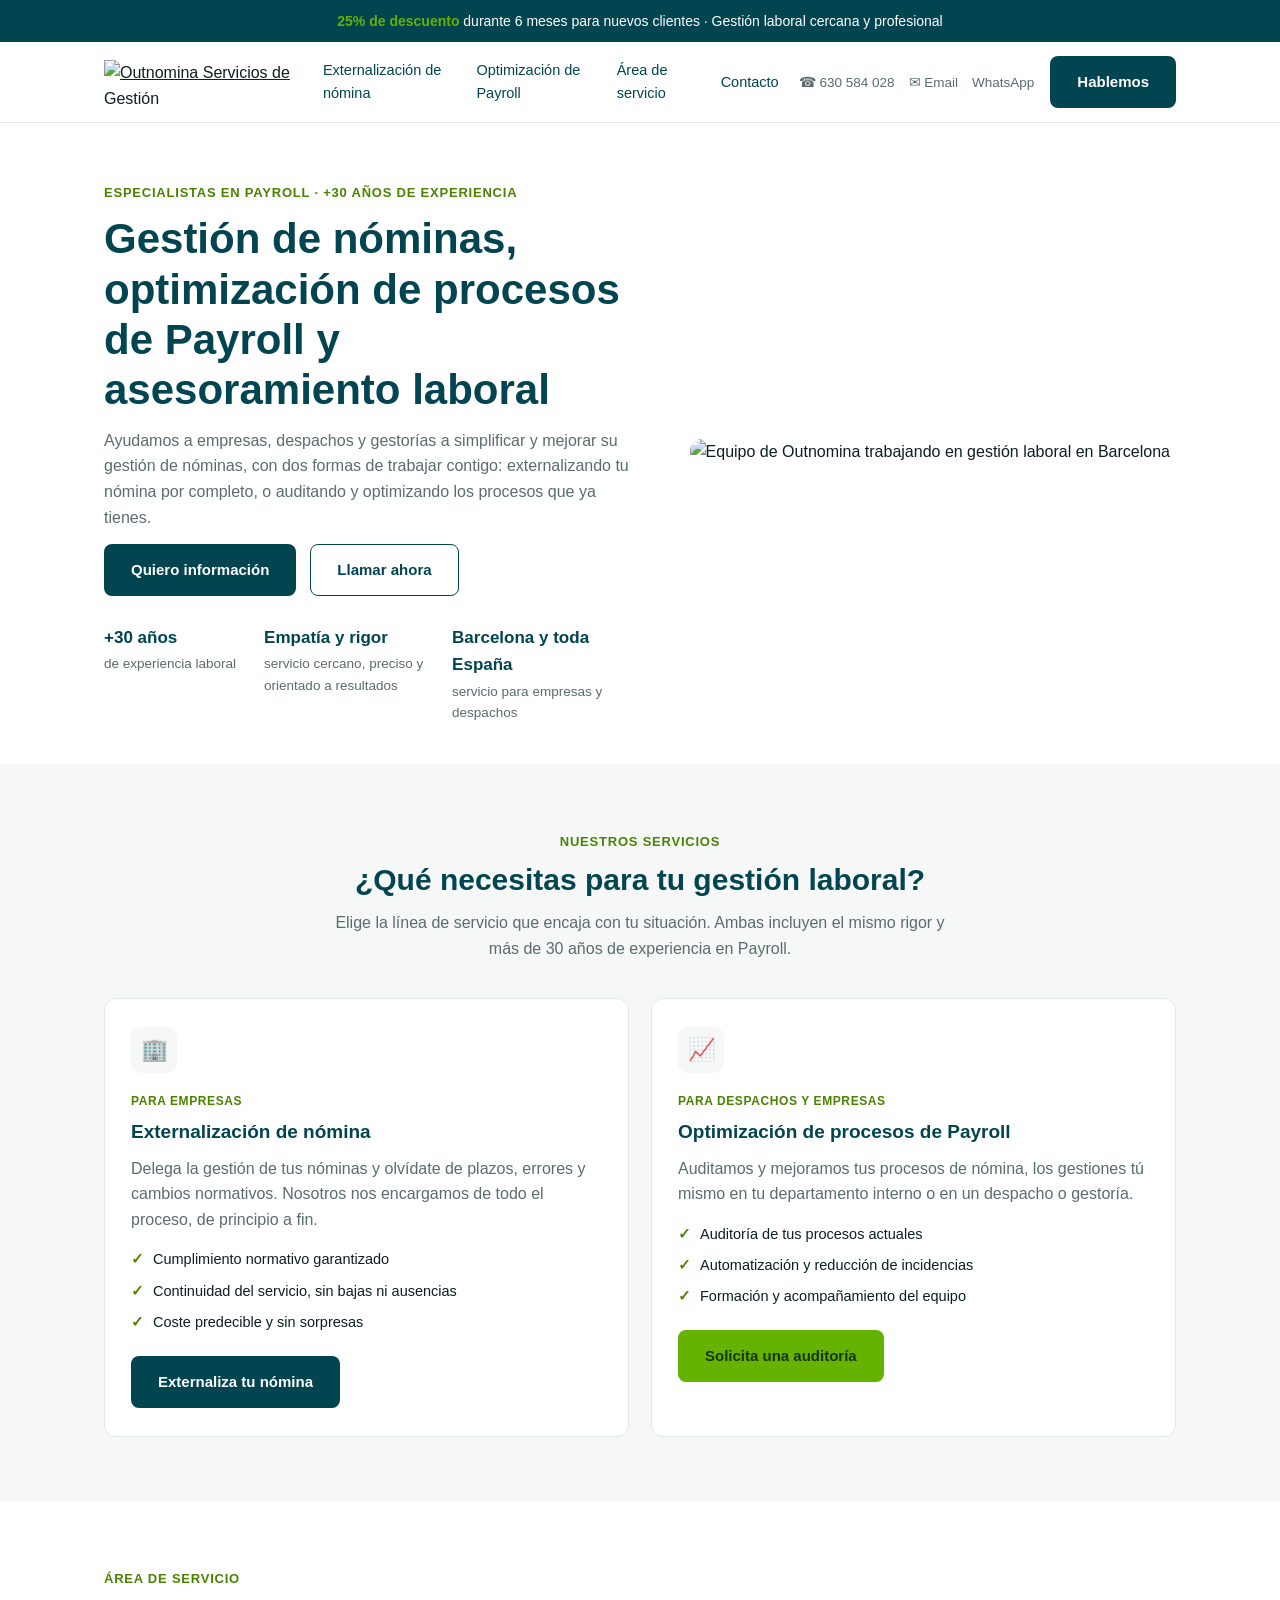
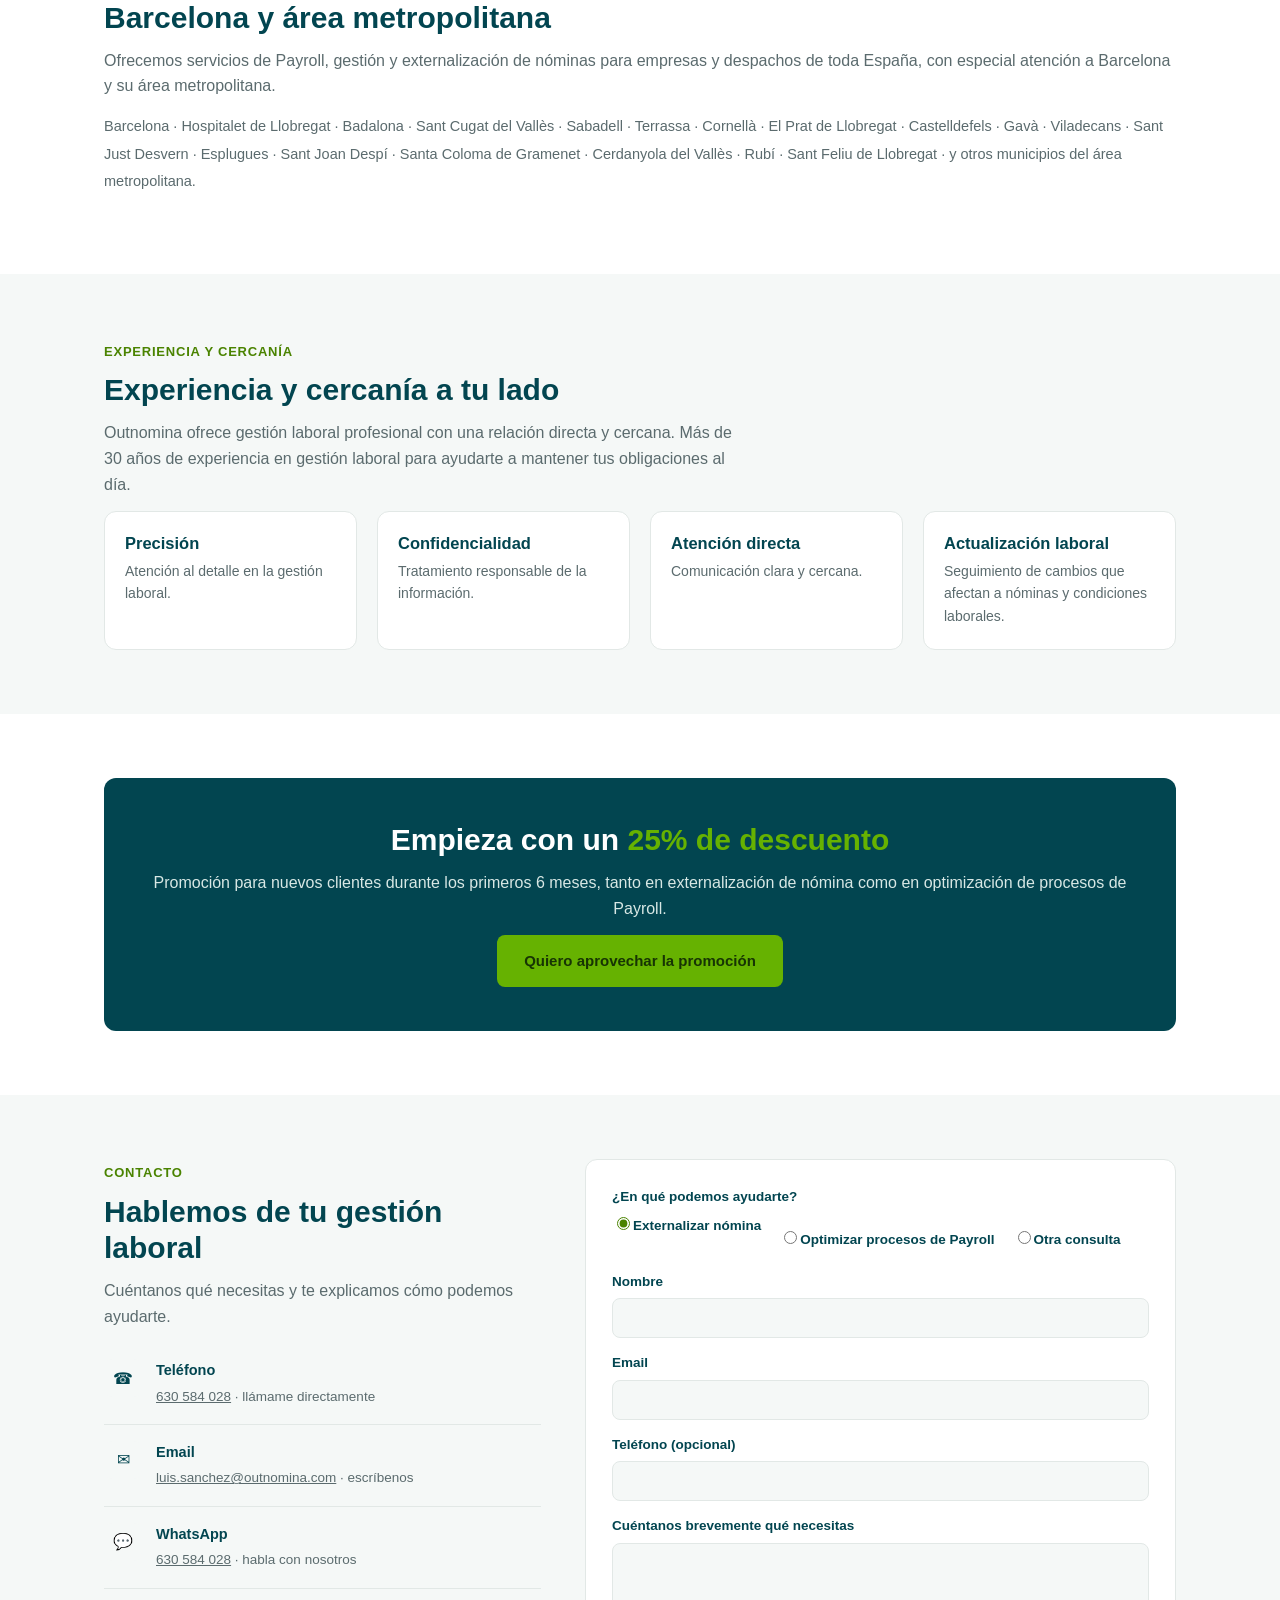
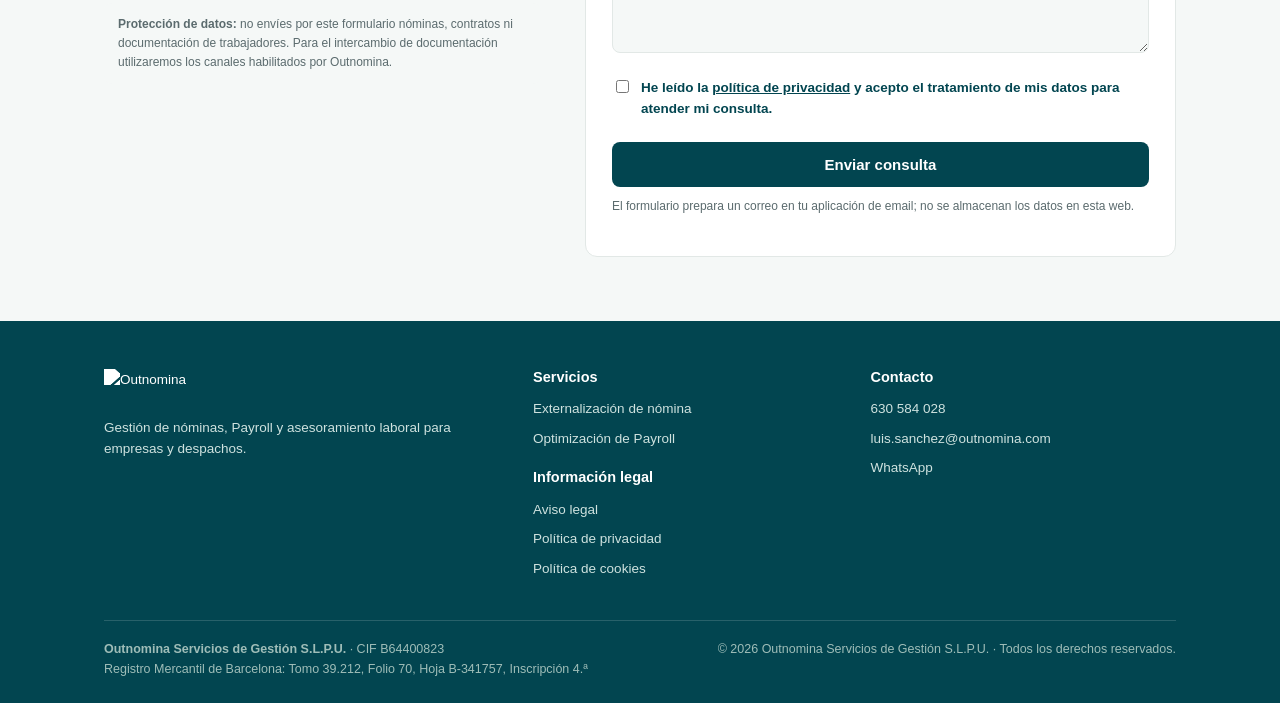
==== commit fb3c41a3: "Add files via upload" ====
--- a/index.html
+++ b/index.html
@@ -1,45 +1,233 @@
-<!doctype html><html lang="es"><head>
-<meta charset="utf-8"><meta name="viewport" content="width=device-width,initial-scale=1">
+<!DOCTYPE html>
+<html lang="es">
+<head>
+<meta charset="UTF-8">
+<meta name="viewport" content="width=device-width,initial-scale=1">
 <title>Gestión de Nóminas, Payroll y Outsourcing en Barcelona | Outnomina</title>
 <meta name="description" content="Gestión de nóminas, Payroll, outsourcing y externalización de nóminas en Barcelona y área metropolitana. Asesoramiento laboral, Seguridad Social, contratos e impuestos.">
-<link rel="canonical" href="https://outnomina.com/"><meta name="robots" content="index,follow">
+<meta name="robots" content="index,follow">
+<link rel="canonical" href="https://outnomina.com/">
 <meta property="og:title" content="Outnomina | Gestión de Nóminas, Payroll y Outsourcing en Barcelona">
 <meta property="og:description" content="Gestión de nóminas, Payroll, outsourcing y externalización para empresas y despachos de Barcelona y área metropolitana.">
-<meta property="og:url" content="https://outnomina.com/"><meta property="og:type" content="website">
-<style>
-:root{--n:#024550;--n2:#01343d;--g:#66B201;--soft:#f3f7f5;--m:#536b74;--l:#dfe8e8}*{box-sizing:border-box}body{margin:0;font-family:Arial,sans-serif;color:#173944;line-height:1.5}a{text-decoration:none;color:inherit}.w{width:min(1120px,92%);margin:auto}.top{background:var(--n);color:#fff;padding:8px;text-align:center;font-size:13px;font-weight:700}nav{padding:14px 0;border-bottom:1px solid var(--l)}nav .w{display:flex;align-items:center;justify-content:space-between;gap:20px}.logo{width:180px}.nc{display:flex;gap:15px;align-items:center;flex-wrap:wrap;justify-content:flex-end;font-size:13px;font-weight:700;color:var(--n)}.wa{color:#2e7b2c}.btn{display:inline-block;padding:13px 17px;border-radius:9px;font-weight:800}.p{background:var(--g);color:#fff}.s{border:1px solid var(--n);color:var(--n)}
-.hero{padding:60px 0 48px;background:#f9fbfa}.hg{display:grid;grid-template-columns:1.05fr .95fr;gap:45px;align-items:center}.ey{color:var(--g);font-weight:800;letter-spacing:1.1px;text-transform:uppercase;font-size:13px}.hero h1{font-size:48px;line-height:1.05;letter-spacing:-1.6px;color:var(--n);margin:10px 0 18px}.hero h1 strong{color:var(--g)}.hero p{font-size:19px;color:#294957}.hi{width:100%;border-radius:18px;box-shadow:0 14px 35px #06344722}.actions{display:flex;gap:12px;flex-wrap:wrap;margin-top:24px}.trust{background:var(--n);color:#fff;padding:25px 0}.tg{display:grid;grid-template-columns:repeat(3,1fr);gap:15px;text-align:center}.tg b,.tg span{display:block}.tg span{font-size:13px;color:#d5e2e5}section{padding:65px 0}.head{text-align:center;max-width:760px;margin:0 auto 34px}.head h2,.about h2,.contact h2{color:var(--n);font-size:34px;line-height:1.1}.head p{color:var(--m)}.cards{display:grid;grid-template-columns:repeat(3,1fr);gap:16px}.card{border:1px solid var(--l);border-radius:14px;padding:24px;box-shadow:0 7px 20px #0634470f}.card .ic{font-size:27px;color:var(--g)}.card h3{color:var(--n);margin:8px 0}.card p{color:var(--m);font-size:14px}.local-seo{background:#fff;padding-top:45px;padding-bottom:45px}.municipios{max-width:1050px;margin:0 auto;color:var(--m);font-size:14px;line-height:1.8;text-align:center}.about{background:var(--soft)}.ag{display:grid;grid-template-columns:1fr 1fr;gap:42px}.points{display:grid;grid-template-columns:1fr 1fr;gap:12px}.point{background:#fff;border:1px solid var(--l);border-radius:12px;padding:17px}.point b{display:block;color:var(--n)}.point span{font-size:13px;color:var(--m)}.promo{background:var(--n);color:#fff}.promo .w{display:flex;justify-content:space-between;align-items:center;gap:25px}.promo h2{color:#fff}.promo strong{color:#a6d63a}.contact{background:linear-gradient(135deg,var(--g),#8fca2a);color:#fff}.contact h2{color:#fff;margin:0 0 8px}.cg{display:grid;grid-template-columns:repeat(3,1fr);gap:14px}.cb{background:#ffffff2e;border:1px solid #ffffff45;border-radius:13px;padding:20px;min-height:105px}.cb small{display:block;text-transform:uppercase;font-weight:800;letter-spacing:.7px}.cb a{display:block;margin-top:7px;font-size:17px;font-weight:900;overflow-wrap:anywhere}.note{margin-top:18px;background:#00000012;padding:12px 14px;border-radius:9px;font-size:12px}.addr{text-align:center;margin-top:16px}footer{background:var(--n2);color:#d7e6e9;padding:35px 0 20px}.fg{display:grid;grid-template-columns:1.3fr 1fr;gap:30px}.fl{width:165px}.links{display:flex;gap:13px;flex-wrap:wrap;font-size:13px}.links a{text-decoration:underline}.copy{border-top:1px solid #ffffff26;margin-top:24px;padding-top:13px;font-size:11px;color:#9db4bb}
-@media(max-width:800px){.hg,.ag{grid-template-columns:1fr}.cards{grid-template-columns:1fr 1fr}.cg,.tg{grid-template-columns:1fr}.promo .w{flex-direction:column;align-items:flex-start}.fg{grid-template-columns:1fr}.hero h1{font-size:39px}}@media(max-width:520px){nav .w{display:block}.nc{justify-content:flex-start;margin-top:12px;display:grid;gap:7px}.hero h1{font-size:34px}.cards,.points{grid-template-columns:1fr}.w{width:92%}}
-.contact-layout{display:grid;grid-template-columns:1fr 1.15fr;gap:20px;align-items:start}.contact-form{background:#ffffff;color:var(--n);border-radius:14px;padding:22px;box-shadow:0 10px 28px #06344722}.contact-form label{display:block;font-weight:800;font-size:13px;margin-bottom:13px}.contact-form label span{font-weight:400;opacity:.8}.contact-form input,.contact-form textarea{display:block;width:100%;box-sizing:border-box;margin-top:6px;border:1px solid #d4e0e3;border-radius:9px;padding:11px 12px;font:inherit;color:var(--n);background:#fff}.contact-form textarea{resize:vertical;min-height:120px}.contact-form input:focus,.contact-form textarea:focus{outline:2px solid #66B20133;border-color:#66B201}.contact-form .consent{display:flex;gap:9px;align-items:flex-start;font-weight:600;font-size:12px}.contact-form .consent input{width:auto;margin:2px 0 0}.contact-form .consent a{color:var(--n);text-decoration:underline}.contact-form .btn{border:0;cursor:pointer;font-weight:900}.form-note{font-size:11px;margin:10px 0 0;color:#526d75}@media(max-width:820px){.contact-layout{grid-template-columns:1fr}.cg{grid-template-columns:1fr}.form-note{line-height:1.4}}</style></head><body>
-<div class="top">25% de descuento durante 6 meses para nuevos clientes · Gestión laboral cercana y profesional</div>
-<nav><div class="w"><a href="/"><img class="logo" src="outnomina_logo_oficial.png" alt="Outnomina Servicios de Gestión"></a><div class="nc">
-<a href="tel:+34630584028">☎ 630 584 028</a><a href="mailto:luis.sanchez@outnomina.com">✉ luis.sanchez@outnomina.com</a><a class="wa" href="https://wa.me/34630584028" target="_blank" rel="noopener">💬 WhatsApp 630 584 028</a><a class="btn p" href="#contacto">Hablemos</a></div></div></nav>
-<main><section class="hero"><div class="w hg"><div><span class="ey">Especialistas en Payroll</span><h1>Gestión de <strong>nóminas</strong>, optimización de procesos de Payroll y asesoramiento laboral</h1><p>Especialistas en Payroll y optimización de procesos de nómina para hacerlos más eficientes, automatizados y seguros. Ayudamos a empresas y despachos a simplificar y mejorar su gestión de nóminas.</p><div class="actions"><a class="btn p" href="#contacto">Quiero información</a><a class="btn s" href="tel:+34630584028">Llamar ahora</a></div></div><img class="hi" src="hero_small.jpg" alt="Outnomina gestión laboral"></div></section>
-<section class="trust"><div class="w tg"><div><b>+30 años</b><span>de experiencia laboral</span></div><div><b>Empatía, rigurosidad y eficiencia</b><span>un servicio cercano, preciso y orientado a resultados</span></div><div><b>Barcelona y toda España</b><span>servicio para empresas y despachos</span></div></div></section>
-<section id="servicios"><div class="w"><div class="head"><span class="ey">Nuestros servicios</span><h2>Todo lo que necesitas para tu gestión laboral</h2><p>Gestión profesional para mantener tus obligaciones laborales controladas y actualizadas.</p></div><div class="cards">
-<div class="card"><div class="ic">▦</div><h3>Gestión de Nómina</h3><p>Gestión integral de nóminas, asegurando precisión, cumplimiento y puntualidad en todos los procesos.</p></div>
-<div class="card"><div class="ic">▤</div><h3>Optimización de procesos de Payroll</h3><p>Análisis, mejora y optimización de los procesos de Payroll para empresas y despachos, con una gestión más eficiente, ágil y segura.</p></div>
-<div class="card"><div class="ic">◉</div><h3>Consultoría y asesoramiento laboral</h3><p>Asesoramiento especializado para empresas y despachos en materia laboral, con soluciones adaptadas a cada necesidad.</p></div>
-<div class="card"><div class="ic">✓</div><h3>Seguridad Social y gestión laboral</h3><p>Seguridad Social, SILTRA, Contratos de Trabajo, Contrat@, Certificados de Empresa y Certific@.</p></div>
-<div class="card"><div class="ic">↗</div><h3>Cálculos y gestión de incidencias laborales</h3><p>Cálculo de atrasos de convenio y tramitación de accidentes de trabajo y situaciones de incapacidad temporal (IT).</p></div>
-<div class="card"><div class="ic">§</div><h3>Impuestos y planes de pensiones</h3><p>Confección de los modelos 111, 190, 216 y 296, y comunicación de planes de pensiones.</p></div>
-</div></div></section>
-<section class="local-seo"><div class="w"><div class="head"><span class="ey">Área de servicio</span><h2>Barcelona y área metropolitana</h2><p>Ofrecemos servicios de Payroll, gestión y externalización de nóminas para empresas y despachos de toda España, con especial atención a Barcelona y su área metropolitana.</p></div><p class="municipios">Barcelona · Hospitalet de Llobregat · Badalona · Sant Cugat del Vallès · Sabadell · Terrassa · Cornellà · El Prat de Llobregat · Castelldefels · Gavà · Viladecans · Sant Just Desvern · Esplugues · Sant Joan Despí · Santa Coloma de Gramenet · Cerdanyola del Vallès · Rubí · Sant Feliu de Llobregat · y otros municipios del área metropolitana.</p></div></section><section class="about"><div class="w ag"><div><span class="ey">Experiencia y cercanía</span><h2>Experiencia y cercanía a tu lado</h2><p>Outnomina ofrece gestión laboral profesional con una relación directa y cercana. Más de 30 años de experiencia en gestión laboral para ayudarte a mantener tus obligaciones al día.</p></div><div class="points"><div class="point"><b>Precisión</b><span>Atención al detalle en la gestión laboral.</span></div><div class="point"><b>Confidencialidad</b><span>Tratamiento responsable de la información.</span></div><div class="point"><b>Atención directa</b><span>Comunicación clara y cercana.</span></div><div class="point"><b>Actualización laboral</b><span>Seguimiento de cambios que afectan a nóminas y condiciones laborales.</span></div></div></div></section>
-<section class="promo"><div class="w"><div><h2>Empieza con un <strong>25% de descuento</strong></h2><p>Promoción para nuevos clientes durante los primeros 6 meses.</p></div><a class="btn p" href="#contacto">Quiero aprovechar la promoción</a></div></section>
-<section id="contacto" class="contact"><div class="w"><h2>Hablemos de tu gestión laboral</h2><p>Cuéntanos qué necesitas y te explicamos cómo podemos ayudarte.</p><div class="contact-layout"><div class="cg">
-<div class="cb"><small>Teléfono</small><a href="tel:+34630584028">630 584 028</a><span>Llámame directamente</span></div>
-<div class="cb"><small>Email</small><a href="mailto:luis.sanchez@outnomina.com">luis.sanchez@outnomina.com</a><span>Escríbenos</span></div>
-<div class="cb"><small>WhatsApp</small><a href="https://wa.me/34630584028" target="_blank" rel="noopener">630 584 028</a><span>Habla con nosotros</span></div></div>
-<form class="contact-form" id="contactForm">
-<label>Nombre<input name="nombre" type="text" autocomplete="name" required></label>
-<label>Email<input name="email" type="email" autocomplete="email" required></label>
-<label>Teléfono <span>(opcional)</span><input name="telefono" type="tel" autocomplete="tel"></label>
-<label>¿En qué podemos ayudarte?<textarea name="mensaje" rows="5" required></textarea></label>
-<label class="consent"><input name="consentimiento" type="checkbox" required><span>He leído la <a href="privacidad.html">política de privacidad</a> y acepto el tratamiento de mis datos para atender mi consulta.</span></label>
-<button class="btn p" type="submit">Enviar consulta</button>
-<p class="form-note">El formulario prepara un correo en tu aplicación de email; no se almacenan los datos en esta web.</p>
-</form></div>
-<div class="note"><strong>Protección de datos:</strong> no envíes por este formulario nóminas, contratos ni documentación de trabajadores. Para el intercambio de documentación utilizaremos los canales habilitados por Outnomina.</div></div></section></main>
-<script>document.getElementById('contactForm').addEventListener('submit',function(e){e.preventDefault();const f=new FormData(this);const subject=encodeURIComponent('Consulta desde Outnomina');const body=encodeURIComponent('Nombre: '+f.get('nombre')+'\nEmail: '+f.get('email')+'\nTeléfono: '+(f.get('telefono')||'')+'\n\nConsulta:\n'+f.get('mensaje'));window.location.href='mailto:luis.sanchez@outnomina.com?subject='+subject+'&body='+body;});</script>
-<footer><div class="w"><div class="fg"><div><img class="fl" src="outnomina_logo_oficial.png" alt="Outnomina"><p><strong>Outnomina Servicios de Gestión S.L.P.U.</strong></p><p>CIF B64400823</p><p>Registro Mercantil de Barcelona: Tomo 39.212, Folio 70, Hoja B-341757, Inscripción 4.ª.</p><p>Gestión de nóminas, Payroll y asesoramiento laboral.</p></div><div><p><strong>Información legal</strong></p><div class="links"><a href="aviso-legal.html">Aviso legal</a><a href="privacidad.html">Política de privacidad</a><a href="cookies.html">Política de cookies</a></div><p>630 584 028 · luis.sanchez@outnomina.com</p></div></div><div class="copy">© 2026 Outnomina Servicios de Gestión S.L.P.U. · Todos los derechos reservados.</div></div></footer>
-</body></html>+<meta property="og:type" content="website">
+<meta property="og:url" content="https://outnomina.com/">
+<link rel="stylesheet" href="styles.css">
+</head>
+<body>
+
+<div class="promo-bar">
+  <strong>25% de descuento</strong> durante 6 meses para nuevos clientes · Gestión laboral cercana y profesional
+</div>
+
+<header class="site">
+  <div class="header-inner">
+    <a class="logo" href="/"><img src="assets/outnomina_logo_oficial.png" alt="Outnomina Servicios de Gestión"></a>
+    <nav class="main-nav" id="mainNav">
+      <a href="externalizacion-nominas.html">Externalización de nómina</a>
+      <a href="optimizacion-payroll.html">Optimización de Payroll</a>
+      <a href="#servicio">Área de servicio</a>
+      <a href="#contacto">Contacto</a>
+    </nav>
+    <div class="header-actions">
+      <div class="contact-icons">
+        <a href="tel:+34630584028">☎ 630 584 028</a>
+        <a href="mailto:luis.sanchez@outnomina.com">✉ Email</a>
+        <a href="https://wa.me/34630584028" target="_blank" rel="noopener">WhatsApp</a>
+      </div>
+      <a class="btn btn-primary" href="#contacto">Hablemos</a>
+      <button class="nav-toggle" id="navToggle" aria-label="Abrir menú">☰</button>
+    </div>
+  </div>
+</header>
+
+<section class="hero">
+  <div class="wrap hero-grid">
+    <div>
+      <span class="eyebrow">Especialistas en Payroll · +30 años de experiencia</span>
+      <h1>Gestión de nóminas, optimización de procesos de Payroll y asesoramiento laboral</h1>
+      <p>Ayudamos a empresas, despachos y gestorías a simplificar y mejorar su gestión de nóminas, con dos formas de trabajar contigo: externalizando tu nómina por completo, o auditando y optimizando los procesos que ya tienes.</p>
+      <div class="btn-row">
+        <a class="btn btn-primary" href="#servicios">Quiero información</a>
+        <a class="btn btn-ghost" href="tel:+34630584028">Llamar ahora</a>
+      </div>
+      <div class="hero-stats">
+        <div><strong>+30 años</strong>de experiencia laboral</div>
+        <div><strong>Empatía y rigor</strong>servicio cercano, preciso y orientado a resultados</div>
+        <div><strong>Barcelona y toda España</strong>servicio para empresas y despachos</div>
+      </div>
+    </div>
+    <div class="hero-photo">
+      <img src="assets/hero_small.jpg" alt="Equipo de Outnomina trabajando en gestión laboral en Barcelona">
+    </div>
+  </div>
+</section>
+
+<section id="servicios" class="bg-soft">
+  <div class="wrap">
+    <div class="center" style="max-width:640px;margin:0 auto 36px;">
+      <span class="eyebrow">Nuestros servicios</span>
+      <h2>¿Qué necesitas para tu gestión laboral?</h2>
+      <p>Elige la línea de servicio que encaja con tu situación. Ambas incluyen el mismo rigor y más de 30 años de experiencia en Payroll.</p>
+    </div>
+
+    <div class="split">
+      <div class="svc-card">
+        <div class="icon-badge">🏢</div>
+        <span class="tag">Para empresas</span>
+        <h3>Externalización de nómina</h3>
+        <p>Delega la gestión de tus nóminas y olvídate de plazos, errores y cambios normativos. Nosotros nos encargamos de todo el proceso, de principio a fin.</p>
+        <ul>
+          <li>Cumplimiento normativo garantizado</li>
+          <li>Continuidad del servicio, sin bajas ni ausencias</li>
+          <li>Coste predecible y sin sorpresas</li>
+        </ul>
+        <a class="btn btn-primary" href="externalizacion-nominas.html">Externaliza tu nómina</a>
+      </div>
+
+      <div class="svc-card">
+        <div class="icon-badge">📈</div>
+        <span class="tag">Para despachos y empresas</span>
+        <h3>Optimización de procesos de Payroll</h3>
+        <p>Auditamos y mejoramos tus procesos de nómina, los gestiones tú mismo en tu departamento interno o en un despacho o gestoría.</p>
+        <ul>
+          <li>Auditoría de tus procesos actuales</li>
+          <li>Automatización y reducción de incidencias</li>
+          <li>Formación y acompañamiento del equipo</li>
+        </ul>
+        <a class="btn btn-accent" href="optimizacion-payroll.html">Solicita una auditoría</a>
+      </div>
+    </div>
+  </div>
+</section>
+
+<section id="servicio">
+  <div class="wrap">
+    <span class="eyebrow">Área de servicio</span>
+    <h2>Barcelona y área metropolitana</h2>
+    <p>Ofrecemos servicios de Payroll, gestión y externalización de nóminas para empresas y despachos de toda España, con especial atención a Barcelona y su área metropolitana.</p>
+    <p class="municip">Barcelona · Hospitalet de Llobregat · Badalona · Sant Cugat del Vallès · Sabadell · Terrassa · Cornellà · El Prat de Llobregat · Castelldefels · Gavà · Viladecans · Sant Just Desvern · Esplugues · Sant Joan Despí · Santa Coloma de Gramenet · Cerdanyola del Vallès · Rubí · Sant Feliu de Llobregat · y otros municipios del área metropolitana.</p>
+  </div>
+</section>
+
+<section class="bg-soft">
+  <div class="wrap">
+    <span class="eyebrow">Experiencia y cercanía</span>
+    <h2>Experiencia y cercanía a tu lado</h2>
+    <p style="max-width:640px;">Outnomina ofrece gestión laboral profesional con una relación directa y cercana. Más de 30 años de experiencia en gestión laboral para ayudarte a mantener tus obligaciones al día.</p>
+    <div class="grid-4">
+      <div class="feature"><h3>Precisión</h3><p>Atención al detalle en la gestión laboral.</p></div>
+      <div class="feature"><h3>Confidencialidad</h3><p>Tratamiento responsable de la información.</p></div>
+      <div class="feature"><h3>Atención directa</h3><p>Comunicación clara y cercana.</p></div>
+      <div class="feature"><h3>Actualización laboral</h3><p>Seguimiento de cambios que afectan a nóminas y condiciones laborales.</p></div>
+    </div>
+  </div>
+</section>
+
+<section>
+  <div class="wrap">
+    <div class="promo-block">
+      <h2>Empieza con un <span class="pct">25% de descuento</span></h2>
+      <p>Promoción para nuevos clientes durante los primeros 6 meses, tanto en externalización de nómina como en optimización de procesos de Payroll.</p>
+      <a class="btn btn-accent" href="#contacto">Quiero aprovechar la promoción</a>
+    </div>
+  </div>
+</section>
+
+<section id="contacto" class="bg-soft">
+  <div class="wrap contact-grid">
+    <div>
+      <span class="eyebrow">Contacto</span>
+      <h2>Hablemos de tu gestión laboral</h2>
+      <p>Cuéntanos qué necesitas y te explicamos cómo podemos ayudarte.</p>
+
+      <div class="contact-method">
+        <div class="ic">☎</div>
+        <div><strong>Teléfono</strong><span><a href="tel:+34630584028">630 584 028</a> · llámame directamente</span></div>
+      </div>
+      <div class="contact-method">
+        <div class="ic">✉</div>
+        <div><strong>Email</strong><span><a href="mailto:luis.sanchez@outnomina.com">luis.sanchez@outnomina.com</a> · escríbenos</span></div>
+      </div>
+      <div class="contact-method">
+        <div class="ic">💬</div>
+        <div><strong>WhatsApp</strong><span><a href="https://wa.me/34630584028" target="_blank" rel="noopener">630 584 028</a> · habla con nosotros</span></div>
+      </div>
+
+      <div class="privacy-note">
+        <strong>Protección de datos:</strong> no envíes por este formulario nóminas, contratos ni documentación de trabajadores. Para el intercambio de documentación utilizaremos los canales habilitados por Outnomina.
+      </div>
+    </div>
+
+    <form class="lead" id="leadForm">
+      <label for="servicio_interes">¿En qué podemos ayudarte?</label>
+      <div class="radio-row">
+        <label class="radio-opt"><input type="radio" name="servicio" value="Externalizar nómina" checked>Externalizar nómina</label>
+        <label class="radio-opt"><input type="radio" name="servicio" value="Optimizar procesos de Payroll">Optimizar procesos de Payroll</label>
+        <label class="radio-opt"><input type="radio" name="servicio" value="Otra consulta">Otra consulta</label>
+      </div>
+
+      <label for="nombre">Nombre</label>
+      <input type="text" id="nombre" name="nombre" required>
+
+      <label for="email">Email</label>
+      <input type="email" id="email" name="email" required>
+
+      <label for="telefono">Teléfono (opcional)</label>
+      <input type="tel" id="telefono" name="telefono">
+
+      <label for="mensaje">Cuéntanos brevemente qué necesitas</label>
+      <textarea id="mensaje" name="mensaje" required></textarea>
+
+      <div class="consent">
+        <input type="checkbox" id="consent" required>
+        <label for="consent">He leído la <a href="privacidad.html">política de privacidad</a> y acepto el tratamiento de mis datos para atender mi consulta.</label>
+      </div>
+
+      <button type="submit" class="btn btn-primary" style="width:100%;">Enviar consulta</button>
+      <p class="form-note">El formulario prepara un correo en tu aplicación de email; no se almacenan los datos en esta web.</p>
+    </form>
+  </div>
+</section>
+
+<footer class="site">
+  <div class="wrap">
+    <div class="footer-grid">
+      <div>
+        <div class="logo-foot"><img src="assets/outnomina_logo_oficial.png" alt="Outnomina"></div>
+        <p style="color:#cfe2df;">Gestión de nóminas, Payroll y asesoramiento laboral para empresas y despachos.</p>
+      </div>
+      <div>
+        <h3>Servicios</h3>
+        <ul>
+          <li><a href="externalizacion-nominas.html">Externalización de nómina</a></li>
+          <li><a href="optimizacion-payroll.html">Optimización de Payroll</a></li>
+        </ul>
+        <h3 style="margin-top:20px;">Información legal</h3>
+        <ul>
+          <li><a href="aviso-legal.html">Aviso legal</a></li>
+          <li><a href="privacidad.html">Política de privacidad</a></li>
+          <li><a href="cookies.html">Política de cookies</a></li>
+        </ul>
+      </div>
+      <div>
+        <h3>Contacto</h3>
+        <ul>
+          <li><a href="tel:+34630584028">630 584 028</a></li>
+          <li><a href="mailto:luis.sanchez@outnomina.com">luis.sanchez@outnomina.com</a></li>
+          <li><a href="https://wa.me/34630584028" target="_blank" rel="noopener">WhatsApp</a></li>
+        </ul>
+      </div>
+    </div>
+    <div class="footer-bottom">
+      <div>
+        <strong>Outnomina Servicios de Gestión S.L.P.U.</strong> · CIF B64400823<br>
+        Registro Mercantil de Barcelona: Tomo 39.212, Folio 70, Hoja B-341757, Inscripción 4.ª
+      </div>
+      <div>© 2026 Outnomina Servicios de Gestión S.L.P.U. · Todos los derechos reservados.</div>
+    </div>
+  </div>
+</footer>
+
+<script src="script.js"></script>
+</body>
+</html>
--- a/styles.css
+++ b/styles.css
@@ -0,0 +1,229 @@
+:root{
+  --petroleo:#024550;
+  --petroleo-dark:#013038;
+  --verde:#66B201;
+  --verde-dark:#4a8300;
+  --verde-text:#173404;
+  --ink:#0d1f22;
+  --muted:#5b6b6e;
+  --line:#e2e8e6;
+  --bg:#ffffff;
+  --bg-soft:#f5f8f7;
+  --radius:12px;
+  --maxw:1120px;
+  font-size:16px;
+}
+
+*{box-sizing:border-box;}
+html{scroll-behavior:smooth;}
+body{
+  margin:0;
+  font-family:"Segoe UI",Arial,Helvetica,sans-serif;
+  color:var(--ink);
+  background:var(--bg);
+  line-height:1.6;
+}
+img{max-width:100%;display:block;}
+a{color:inherit;}
+.wrap{max-width:var(--maxw);margin:0 auto;padding:0 24px;}
+section{padding:64px 0;}
+h1,h2,h3{font-weight:600;line-height:1.2;margin:0 0 12px;color:var(--petroleo);}
+h1{font-size:clamp(28px,4vw,42px);}
+h2{font-size:clamp(22px,3vw,30px);}
+h3{font-size:19px;}
+p{margin:0 0 14px;color:var(--muted);}
+.eyebrow{
+  display:inline-block;
+  font-size:13px;
+  font-weight:600;
+  letter-spacing:.06em;
+  text-transform:uppercase;
+  color:var(--verde-dark);
+  margin-bottom:10px;
+}
+.center{text-align:center;}
+.btn{
+  display:inline-block;
+  border-radius:8px;
+  padding:13px 26px;
+  font-size:15px;
+  font-weight:600;
+  text-decoration:none;
+  border:1.5px solid transparent;
+  cursor:pointer;
+}
+.btn-primary{background:var(--petroleo);color:#fff;}
+.btn-primary:hover{background:var(--petroleo-dark);}
+.btn-accent{background:var(--verde);color:var(--verde-text);}
+.btn-accent:hover{background:var(--verde-dark);color:#fff;}
+.btn-ghost{background:transparent;color:var(--petroleo);border-color:var(--petroleo);}
+.btn-ghost:hover{background:var(--petroleo);color:#fff;}
+.btn-row{display:flex;gap:14px;flex-wrap:wrap;}
+
+/* Top promo bar */
+.promo-bar{
+  background:var(--petroleo);
+  color:#fff;
+  text-align:center;
+  font-size:14px;
+  padding:10px 16px;
+}
+.promo-bar strong{color:var(--verde);}
+
+/* Header */
+header.site{
+  border-bottom:1px solid var(--line);
+  position:sticky;top:0;background:#fff;z-index:50;
+}
+.header-inner{
+  display:flex;align-items:center;justify-content:space-between;
+  padding:14px 24px;max-width:var(--maxw);margin:0 auto;gap:20px;
+}
+.logo img{height:44px;width:auto;}
+nav.main-nav{display:flex;gap:26px;align-items:center;}
+nav.main-nav a{
+  text-decoration:none;color:var(--petroleo);font-size:14.5px;font-weight:500;
+}
+nav.main-nav a:hover{color:var(--verde-dark);}
+.header-actions{display:flex;align-items:center;gap:16px;}
+.contact-icons{display:flex;gap:14px;font-size:13.5px;}
+.contact-icons a{text-decoration:none;color:var(--muted);white-space:nowrap;}
+.contact-icons a:hover{color:var(--petroleo);}
+.nav-toggle{display:none;background:none;border:none;font-size:26px;color:var(--petroleo);cursor:pointer;}
+
+@media(max-width:860px){
+  nav.main-nav{
+    position:absolute;top:100%;left:0;right:0;background:#fff;
+    flex-direction:column;padding:16px 24px;border-bottom:1px solid var(--line);
+    display:none;gap:14px;
+  }
+  nav.main-nav.open{display:flex;}
+  .contact-icons{display:none;}
+  .nav-toggle{display:block;}
+}
+
+/* Hero */
+.hero{padding:56px 0 40px;}
+.hero-grid{display:grid;grid-template-columns:1.05fr .95fr;gap:48px;align-items:center;}
+.hero-photo{border-radius:var(--radius);overflow:hidden;}
+.hero-stats{display:flex;gap:28px;flex-wrap:wrap;margin-top:28px;}
+.hero-stats div{font-size:13.5px;color:var(--muted);max-width:160px;}
+.hero-stats strong{display:block;color:var(--petroleo);font-size:17px;margin-bottom:2px;}
+@media(max-width:860px){.hero-grid{grid-template-columns:1fr;}}
+
+/* Service split cards (home) */
+.split{display:grid;grid-template-columns:1fr 1fr;gap:22px;}
+@media(max-width:760px){.split{grid-template-columns:1fr;}}
+.svc-card{
+  border:1px solid var(--line);border-radius:var(--radius);
+  padding:28px 26px;background:#fff;
+}
+.svc-card .tag{
+  display:inline-block;font-size:12px;font-weight:700;letter-spacing:.05em;
+  color:var(--verde-dark);text-transform:uppercase;margin-bottom:10px;
+}
+.svc-card ul{list-style:none;margin:16px 0 22px;padding:0;}
+.svc-card li{
+  font-size:14.5px;color:var(--ink);margin-bottom:8px;padding-left:22px;position:relative;
+}
+.svc-card li::before{
+  content:"✓";position:absolute;left:0;color:var(--verde-dark);font-weight:700;
+}
+.icon-badge{
+  width:46px;height:46px;border-radius:10px;background:var(--bg-soft);
+  display:flex;align-items:center;justify-content:center;margin-bottom:14px;
+  font-size:22px;color:var(--petroleo);
+}
+
+/* Generic feature grid */
+.grid-3{display:grid;grid-template-columns:repeat(3,1fr);gap:20px;}
+.grid-4{display:grid;grid-template-columns:repeat(4,1fr);gap:20px;}
+@media(max-width:860px){.grid-3,.grid-4{grid-template-columns:repeat(2,1fr);}}
+@media(max-width:560px){.grid-3,.grid-4{grid-template-columns:1fr;}}
+.feature{
+  border:1px solid var(--line);border-radius:var(--radius);padding:22px 20px;background:#fff;
+}
+.feature h3{margin-bottom:6px;font-size:16.5px;}
+.feature p{font-size:14px;margin:0;}
+
+.bg-soft{background:var(--bg-soft);}
+
+/* Steps */
+.steps{display:flex;flex-direction:column;gap:0;counter-reset:step;}
+.step{
+  display:flex;gap:18px;padding:20px 0;border-bottom:1px solid var(--line);
+}
+.step:last-child{border-bottom:none;}
+.step .num{
+  flex:none;width:36px;height:36px;border-radius:50%;background:var(--petroleo);
+  color:#fff;display:flex;align-items:center;justify-content:center;font-weight:700;font-size:15px;
+}
+.step h3{margin-bottom:4px;}
+.step p{margin:0;font-size:14.5px;}
+
+/* Service area */
+.municip{font-size:14.5px;color:var(--muted);line-height:1.9;}
+
+/* Promo block */
+.promo-block{
+  background:var(--petroleo);color:#fff;border-radius:var(--radius);
+  padding:44px 36px;text-align:center;
+}
+.promo-block h2{color:#fff;}
+.promo-block p{color:#d8e8e5;}
+.promo-block .pct{color:var(--verde);}
+
+/* Contact */
+.contact-grid{display:grid;grid-template-columns:.85fr 1.15fr;gap:44px;}
+@media(max-width:860px){.contact-grid{grid-template-columns:1fr;}}
+.contact-method{
+  display:flex;gap:14px;align-items:flex-start;padding:16px 0;border-bottom:1px solid var(--line);
+}
+.contact-method:last-child{border-bottom:none;}
+.contact-method .ic{
+  width:38px;height:38px;border-radius:8px;background:var(--bg-soft);
+  display:flex;align-items:center;justify-content:center;color:var(--petroleo);flex:none;
+}
+.contact-method strong{display:block;font-size:14.5px;color:var(--petroleo);}
+.contact-method span{font-size:13.5px;color:var(--muted);}
+
+form.lead{border:1px solid var(--line);border-radius:var(--radius);padding:26px;background:#fff;}
+form.lead label{display:block;font-size:13.5px;font-weight:600;color:var(--petroleo);margin:14px 0 6px;}
+form.lead label:first-of-type{margin-top:0;}
+form.lead input[type=text],
+form.lead input[type=email],
+form.lead input[type=tel],
+form.lead textarea{
+  width:100%;padding:11px 13px;border:1px solid var(--line);border-radius:8px;
+  font-size:14.5px;font-family:inherit;background:var(--bg-soft);
+}
+form.lead textarea{resize:vertical;min-height:110px;}
+.radio-row{display:flex;gap:18px;flex-wrap:wrap;margin-top:6px;}
+.radio-opt{display:flex;align-items:center;gap:7px;font-size:14px;color:var(--ink);font-weight:400;}
+.radio-opt input{accent-color:var(--verde-dark);}
+.consent{display:flex;gap:9px;align-items:flex-start;font-size:12.5px;color:var(--muted);margin:16px 0;}
+.consent a{color:var(--petroleo);}
+.form-note{font-size:12px;color:var(--muted);margin-top:10px;}
+.privacy-note{
+  font-size:12px;color:var(--muted);background:var(--bg-soft);border-radius:8px;padding:12px 14px;margin-top:14px;
+}
+
+/* Page hero (subpages) */
+.page-hero{background:var(--bg-soft);padding:52px 0 44px;}
+.breadcrumb{font-size:13px;color:var(--muted);margin-bottom:14px;}
+.breadcrumb a{color:var(--petroleo);text-decoration:none;}
+
+/* Footer */
+footer.site{background:var(--petroleo);color:#cfe2df;padding:48px 0 24px;font-size:13.5px;}
+.footer-grid{display:grid;grid-template-columns:1.3fr 1fr 1fr;gap:32px;margin-bottom:32px;}
+@media(max-width:760px){.footer-grid{grid-template-columns:1fr;}}
+footer.site h3{color:#fff;font-size:14.5px;margin-bottom:12px;}
+footer.site a{text-decoration:none;color:#cfe2df;}
+footer.site a:hover{color:var(--verde);}
+footer.site .logo-foot img{height:34px;margin-bottom:14px;filter:brightness(0) invert(1);}
+footer.site ul{list-style:none;padding:0;margin:0;}
+footer.site li{margin-bottom:8px;}
+.footer-bottom{
+  border-top:1px solid rgba(255,255,255,.15);padding-top:18px;
+  display:flex;justify-content:space-between;flex-wrap:wrap;gap:10px;color:#9fbdb8;font-size:12.5px;
+}
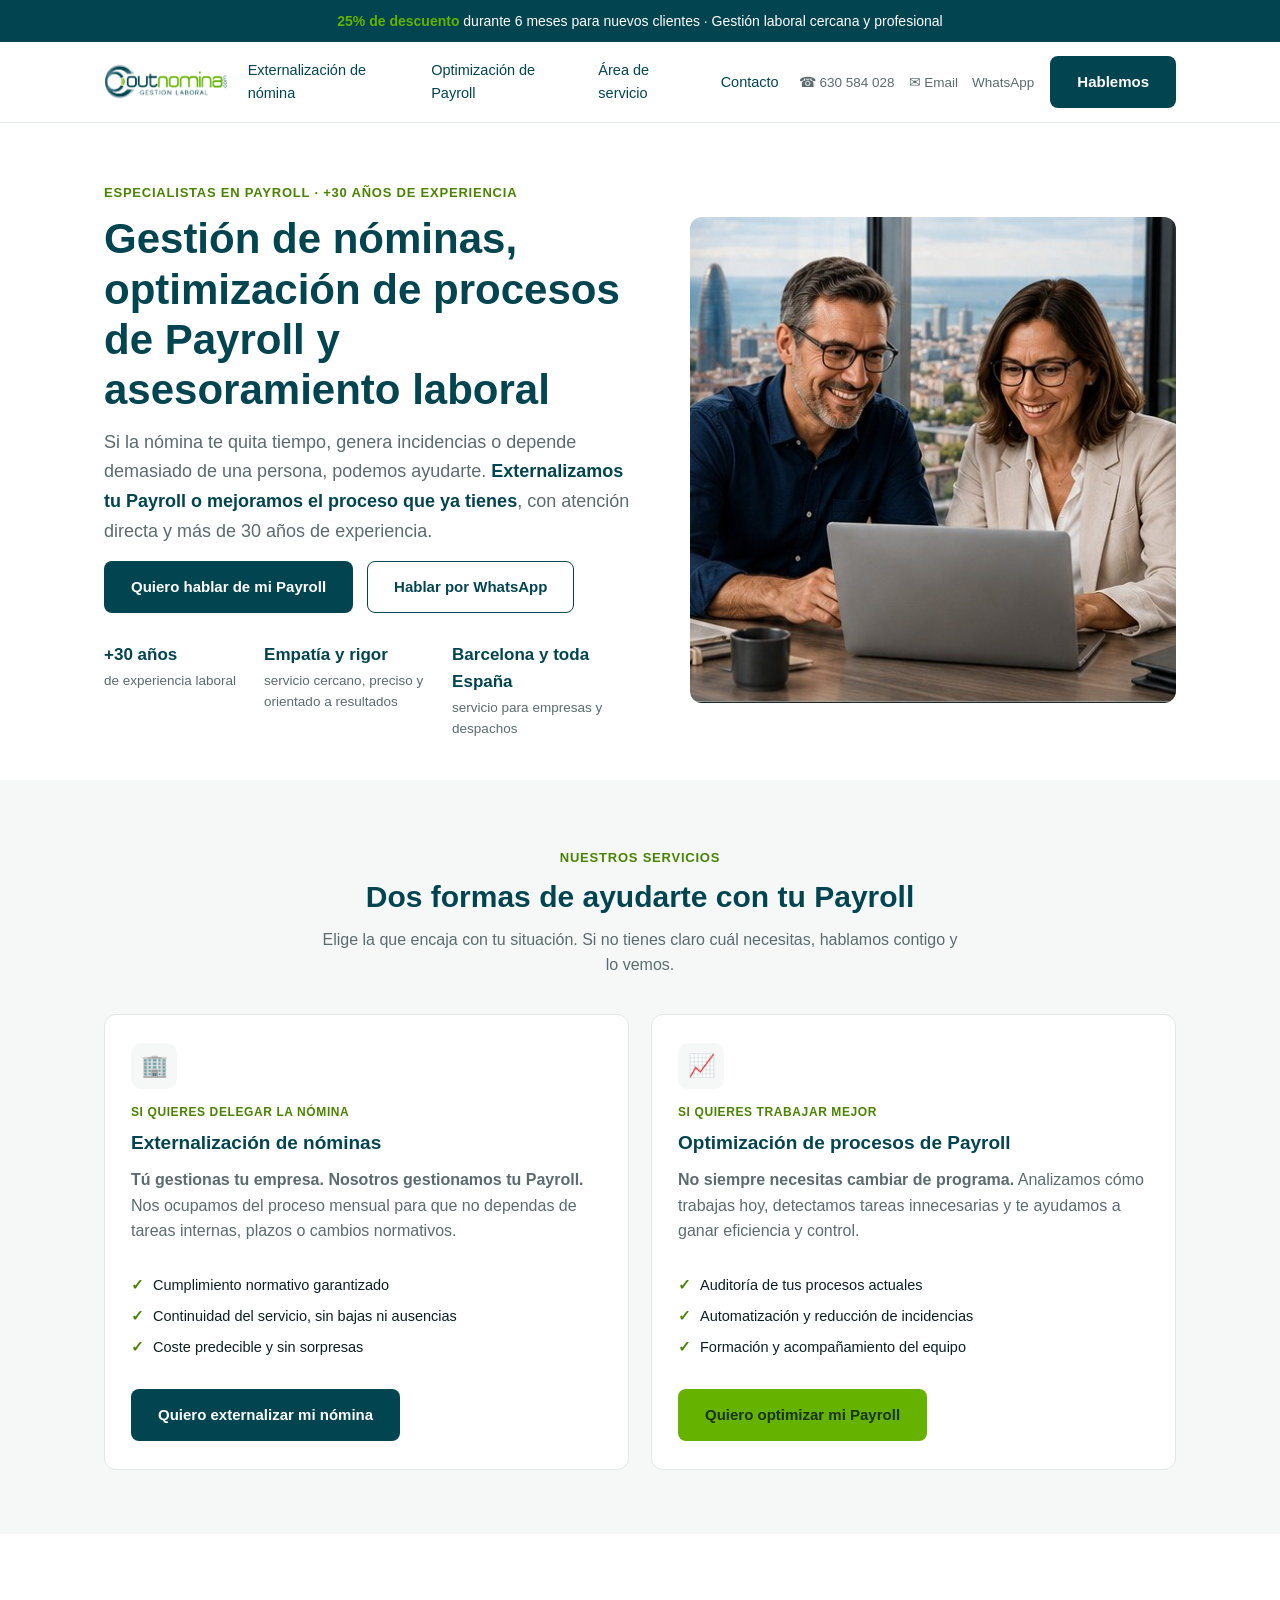
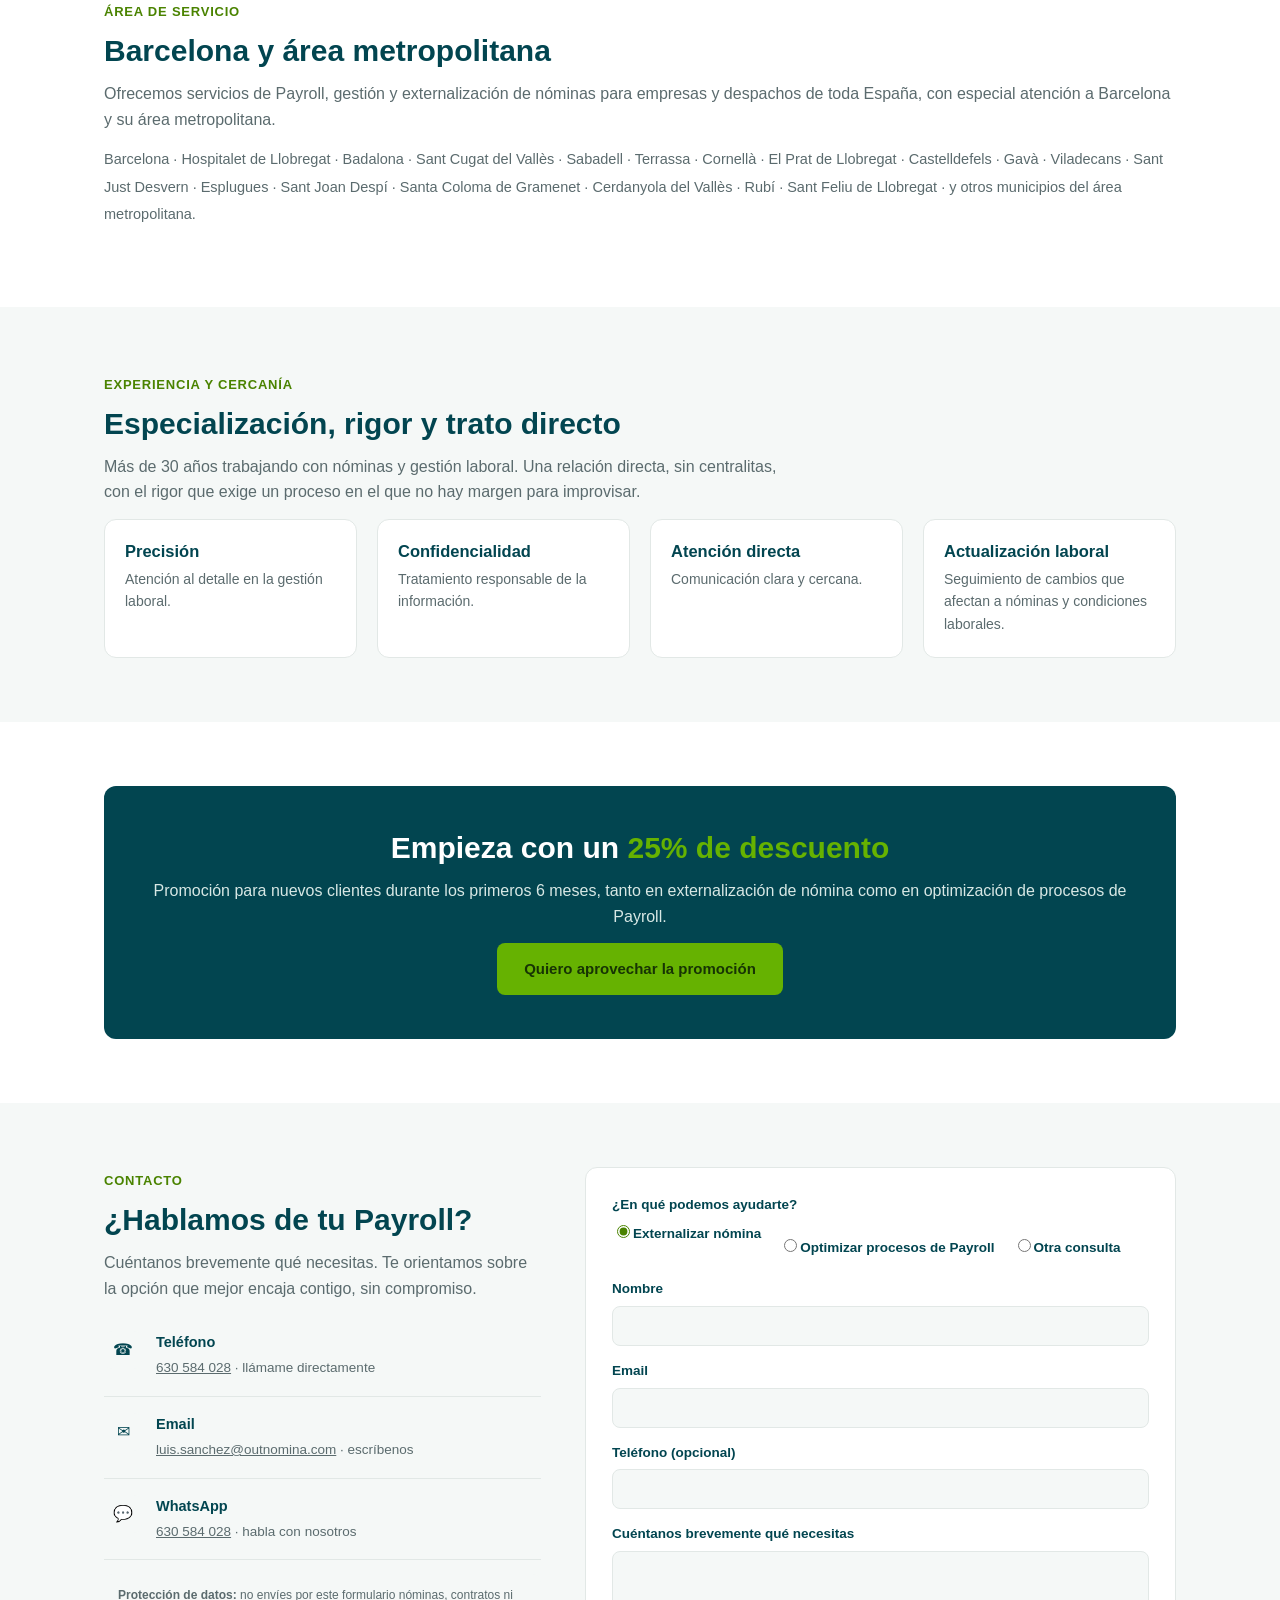
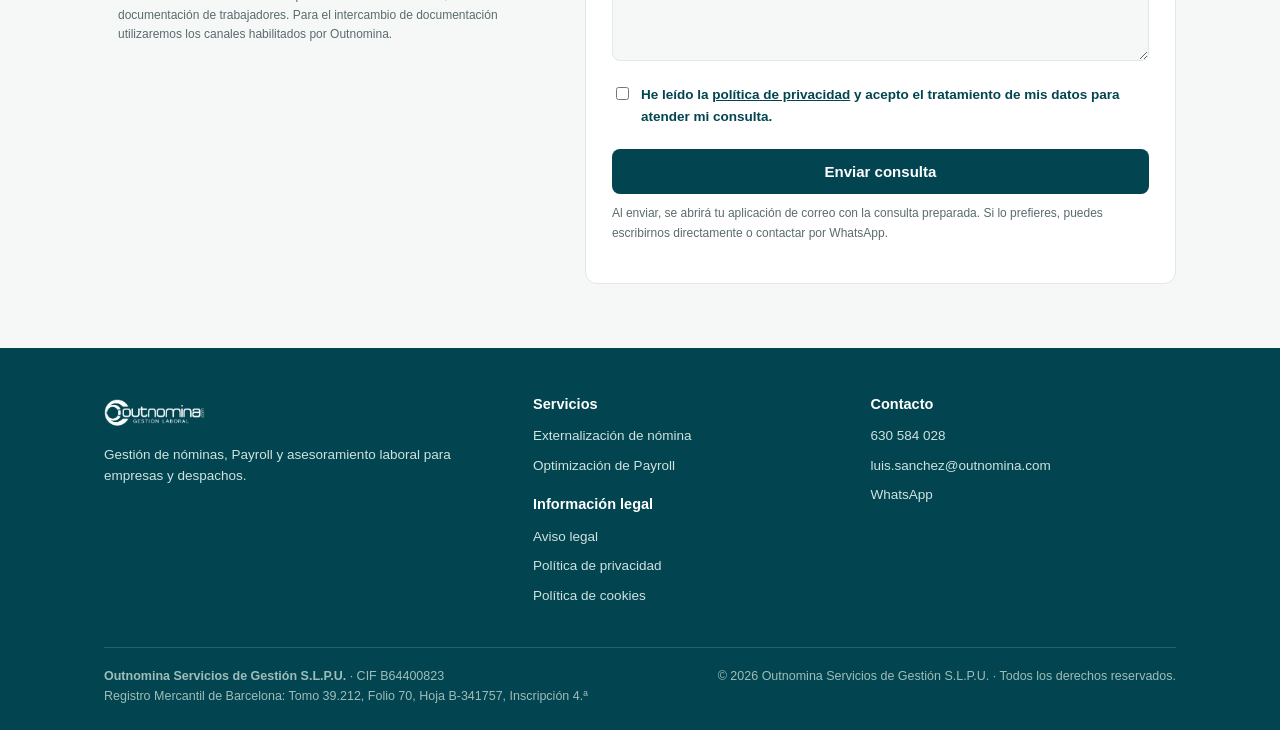
==== commit 2acc312e: "Add files via upload" ====
--- a/index.html
+++ b/index.html
@@ -45,10 +45,10 @@
     <div>
       <span class="eyebrow">Especialistas en Payroll · +30 años de experiencia</span>
       <h1>Gestión de nóminas, optimización de procesos de Payroll y asesoramiento laboral</h1>
-      <p>Ayudamos a empresas, despachos y gestorías a simplificar y mejorar su gestión de nóminas, con dos formas de trabajar contigo: externalizando tu nómina por completo, o auditando y optimizando los procesos que ya tienes.</p>
+      <p class="hero-lead">Si la nómina te quita tiempo, genera incidencias o depende demasiado de una persona, podemos ayudarte. <strong>Externalizamos tu Payroll o mejoramos el proceso que ya tienes</strong>, con atención directa y más de 30 años de experiencia.</p>
       <div class="btn-row">
-        <a class="btn btn-primary" href="#servicios">Quiero información</a>
-        <a class="btn btn-ghost" href="tel:+34630584028">Llamar ahora</a>
+        <a class="btn btn-primary" href="#servicios">Quiero hablar de mi Payroll</a>
+        <a class="btn btn-ghost" href="https://wa.me/34630584028" target="_blank" rel="noopener">Hablar por WhatsApp</a>
       </div>
       <div class="hero-stats">
         <div><strong>+30 años</strong>de experiencia laboral</div>
@@ -66,35 +66,35 @@
   <div class="wrap">
     <div class="center" style="max-width:640px;margin:0 auto 36px;">
       <span class="eyebrow">Nuestros servicios</span>
-      <h2>¿Qué necesitas para tu gestión laboral?</h2>
-      <p>Elige la línea de servicio que encaja con tu situación. Ambas incluyen el mismo rigor y más de 30 años de experiencia en Payroll.</p>
+      <h2>Dos formas de ayudarte con tu Payroll</h2>
+      <p>Elige la que encaja con tu situación. Si no tienes claro cuál necesitas, hablamos contigo y lo vemos.</p>
     </div>
 
     <div class="split">
       <div class="svc-card">
         <div class="icon-badge">🏢</div>
-        <span class="tag">Para empresas</span>
-        <h3>Externalización de nómina</h3>
-        <p>Delega la gestión de tus nóminas y olvídate de plazos, errores y cambios normativos. Nosotros nos encargamos de todo el proceso, de principio a fin.</p>
+        <span class="tag">Si quieres delegar la nómina</span>
+        <h3>Externalización de nóminas</h3>
+        <p><strong>Tú gestionas tu empresa. Nosotros gestionamos tu Payroll.</strong> Nos ocupamos del proceso mensual para que no dependas de tareas internas, plazos o cambios normativos.</p>
         <ul>
           <li>Cumplimiento normativo garantizado</li>
           <li>Continuidad del servicio, sin bajas ni ausencias</li>
           <li>Coste predecible y sin sorpresas</li>
         </ul>
-        <a class="btn btn-primary" href="externalizacion-nominas.html">Externaliza tu nómina</a>
+        <a class="btn btn-primary" href="externalizacion-nominas.html">Quiero externalizar mi nómina</a>
       </div>
 
       <div class="svc-card">
         <div class="icon-badge">📈</div>
-        <span class="tag">Para despachos y empresas</span>
+        <span class="tag">Si quieres trabajar mejor</span>
         <h3>Optimización de procesos de Payroll</h3>
-        <p>Auditamos y mejoramos tus procesos de nómina, los gestiones tú mismo en tu departamento interno o en un despacho o gestoría.</p>
+        <p><strong>No siempre necesitas cambiar de programa.</strong> Analizamos cómo trabajas hoy, detectamos tareas innecesarias y te ayudamos a ganar eficiencia y control.</p>
         <ul>
           <li>Auditoría de tus procesos actuales</li>
           <li>Automatización y reducción de incidencias</li>
           <li>Formación y acompañamiento del equipo</li>
         </ul>
-        <a class="btn btn-accent" href="optimizacion-payroll.html">Solicita una auditoría</a>
+        <a class="btn btn-accent" href="optimizacion-payroll.html">Quiero optimizar mi Payroll</a>
       </div>
     </div>
   </div>
@@ -112,8 +112,8 @@
 <section class="bg-soft">
   <div class="wrap">
     <span class="eyebrow">Experiencia y cercanía</span>
-    <h2>Experiencia y cercanía a tu lado</h2>
-    <p style="max-width:640px;">Outnomina ofrece gestión laboral profesional con una relación directa y cercana. Más de 30 años de experiencia en gestión laboral para ayudarte a mantener tus obligaciones al día.</p>
+    <h2>Especialización, rigor y trato directo</h2>
+    <p style="max-width:680px;">Más de 30 años trabajando con nóminas y gestión laboral. Una relación directa, sin centralitas, con el rigor que exige un proceso en el que no hay margen para improvisar.</p>
     <div class="grid-4">
       <div class="feature"><h3>Precisión</h3><p>Atención al detalle en la gestión laboral.</p></div>
       <div class="feature"><h3>Confidencialidad</h3><p>Tratamiento responsable de la información.</p></div>
@@ -137,8 +137,8 @@
   <div class="wrap contact-grid">
     <div>
       <span class="eyebrow">Contacto</span>
-      <h2>Hablemos de tu gestión laboral</h2>
-      <p>Cuéntanos qué necesitas y te explicamos cómo podemos ayudarte.</p>
+      <h2>¿Hablamos de tu Payroll?</h2>
+      <p>Cuéntanos brevemente qué necesitas. Te orientamos sobre la opción que mejor encaja contigo, sin compromiso.</p>
 
       <div class="contact-method">
         <div class="ic">☎</div>
@@ -184,7 +184,7 @@
       </div>
 
       <button type="submit" class="btn btn-primary" style="width:100%;">Enviar consulta</button>
-      <p class="form-note">El formulario prepara un correo en tu aplicación de email; no se almacenan los datos en esta web.</p>
+      <p class="form-note">Al enviar, se abrirá tu aplicación de correo con la consulta preparada. Si lo prefieres, puedes escribirnos directamente o contactar por WhatsApp.</p>
     </form>
   </div>
 </section>
--- a/styles.css
+++ b/styles.css
@@ -227,3 +227,27 @@
   border-top:1px solid rgba(255,255,255,.15);padding-top:18px;
   display:flex;justify-content:space-between;flex-wrap:wrap;gap:10px;color:#9fbdb8;font-size:12.5px;
 }
+
+
+/* Conversion refinements */
+.hero-lead{font-size:18px;line-height:1.65;max-width:720px;}
+.hero-lead strong{color:var(--petroleo);}
+.svc-card{display:flex;flex-direction:column;}
+.svc-card .btn{align-self:flex-start;margin-top:auto;}
+.hero-photo img{width:100%;aspect-ratio:1/1;object-fit:cover;object-position:center;}
+.btn{transition:transform .15s ease,box-shadow .15s ease,background .15s ease;}
+.btn:hover{transform:translateY(-1px);box-shadow:0 5px 14px rgba(2,69,80,.12);}
+@media(max-width:560px){
+  section{padding:48px 0;}
+  .hero{padding:38px 0 28px;}
+  .hero-lead{font-size:16.5px;}
+  .btn-row .btn{width:100%;text-align:center;}
+  .header-inner{padding:11px 18px;}
+  .logo img{height:40px;}
+  .header-actions .btn{display:none;}
+  .hero-stats{gap:16px;margin-top:22px;}
+  .hero-stats div{max-width:none;width:100%;}
+  .svc-card{padding:24px 20px;}
+  .promo-block{padding:34px 22px;}
+  .contact-grid{gap:28px;}
+}
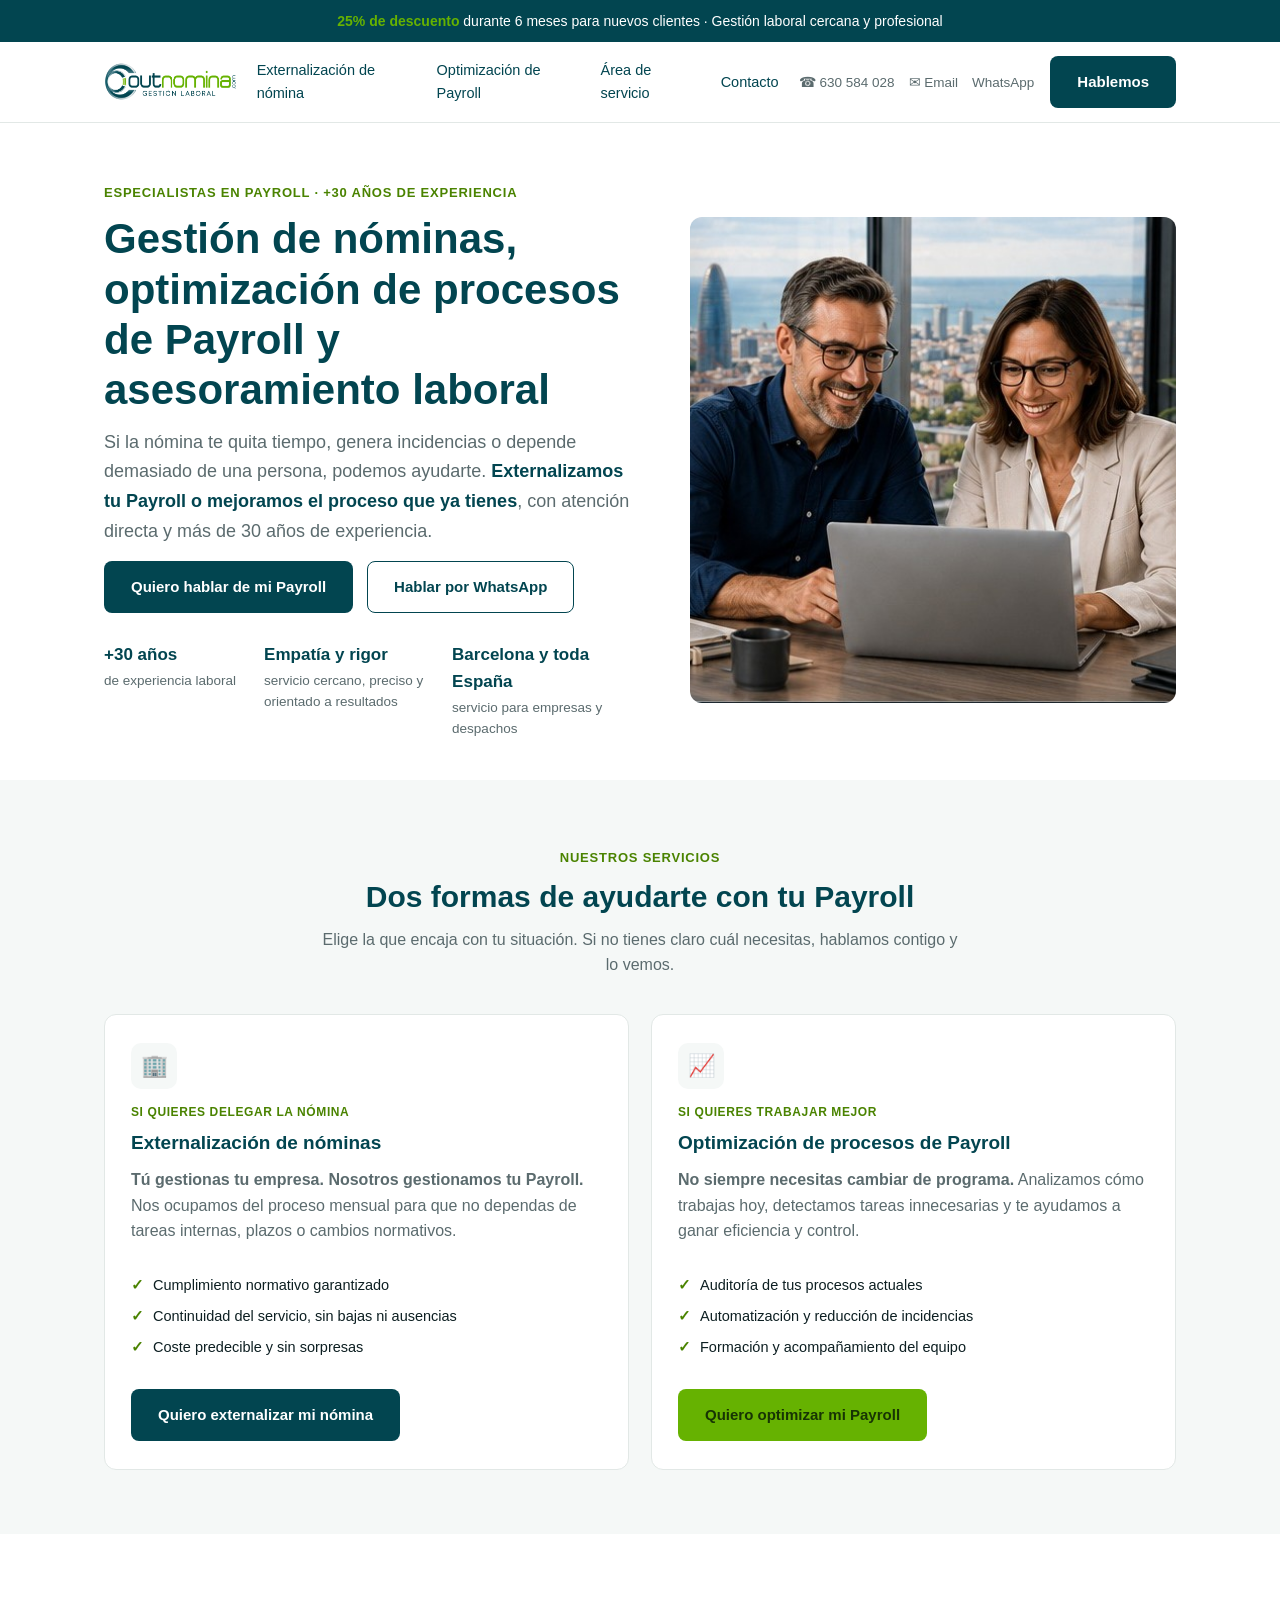
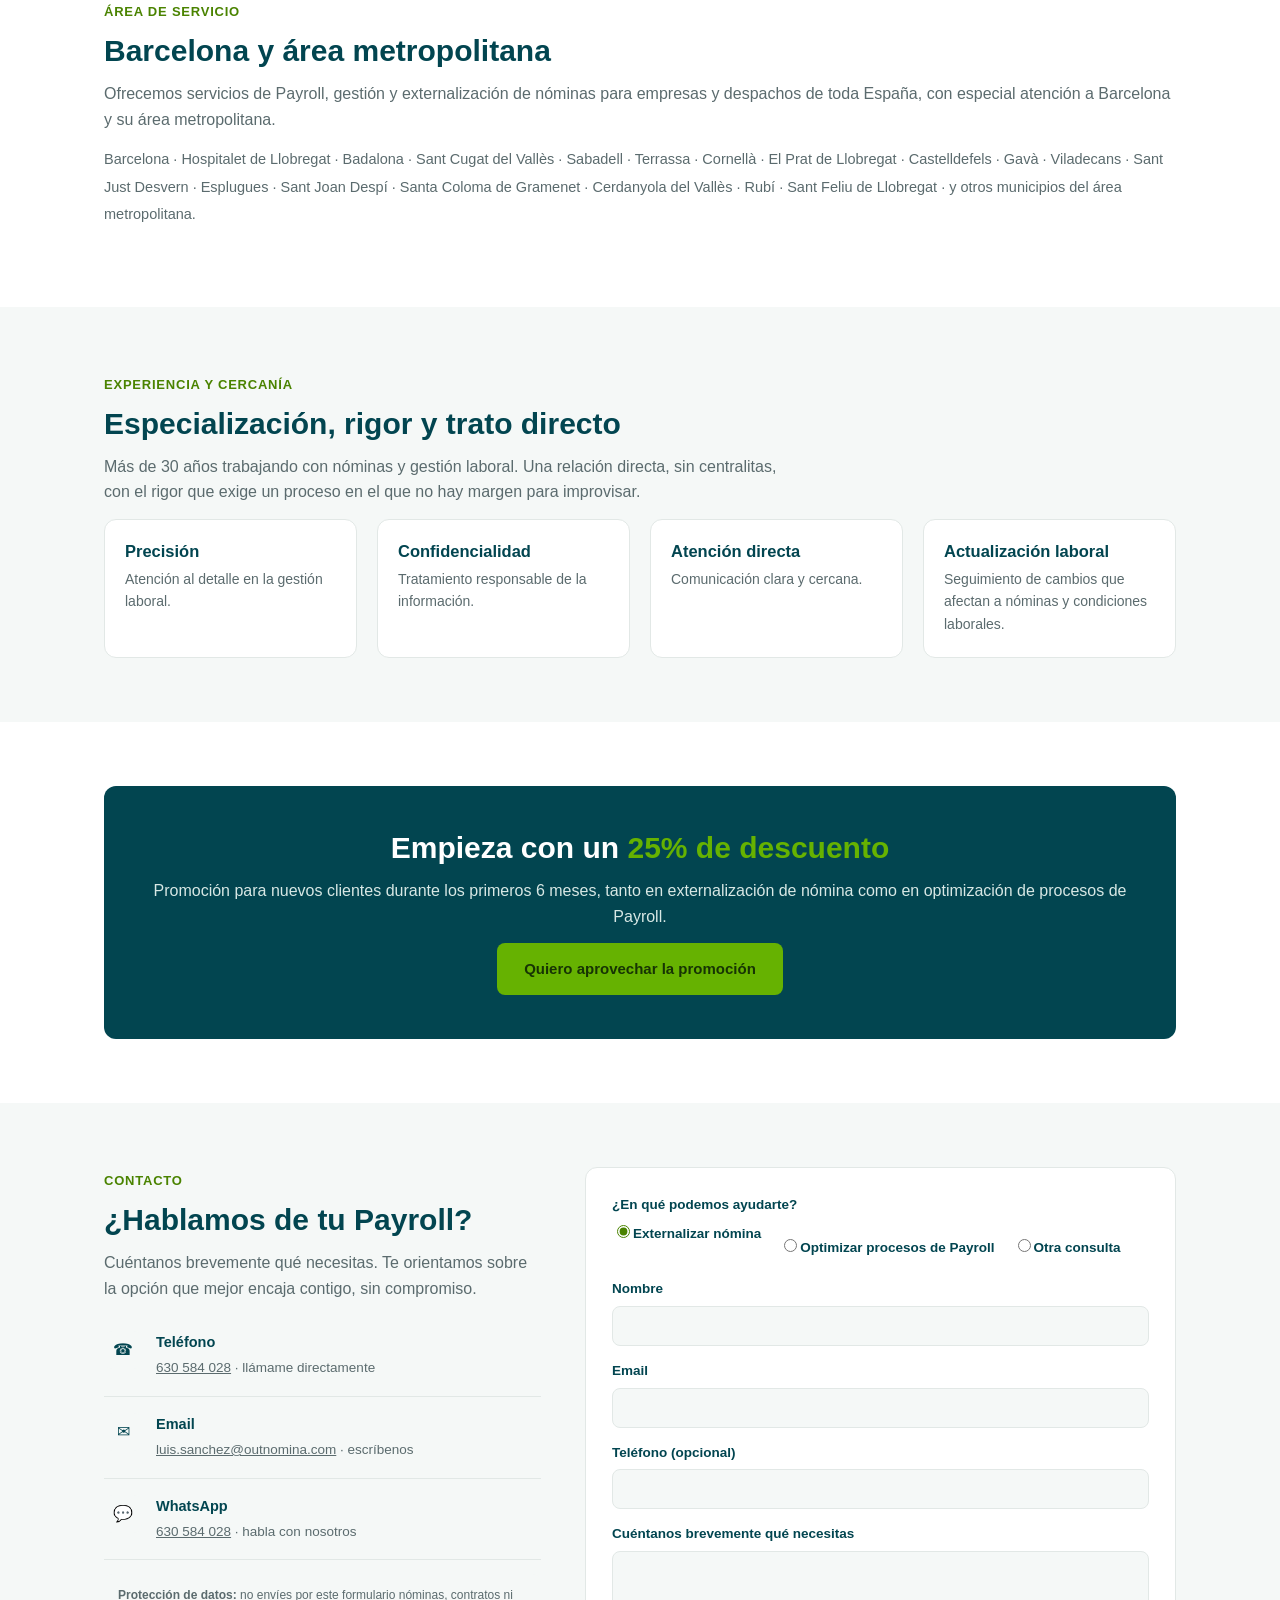
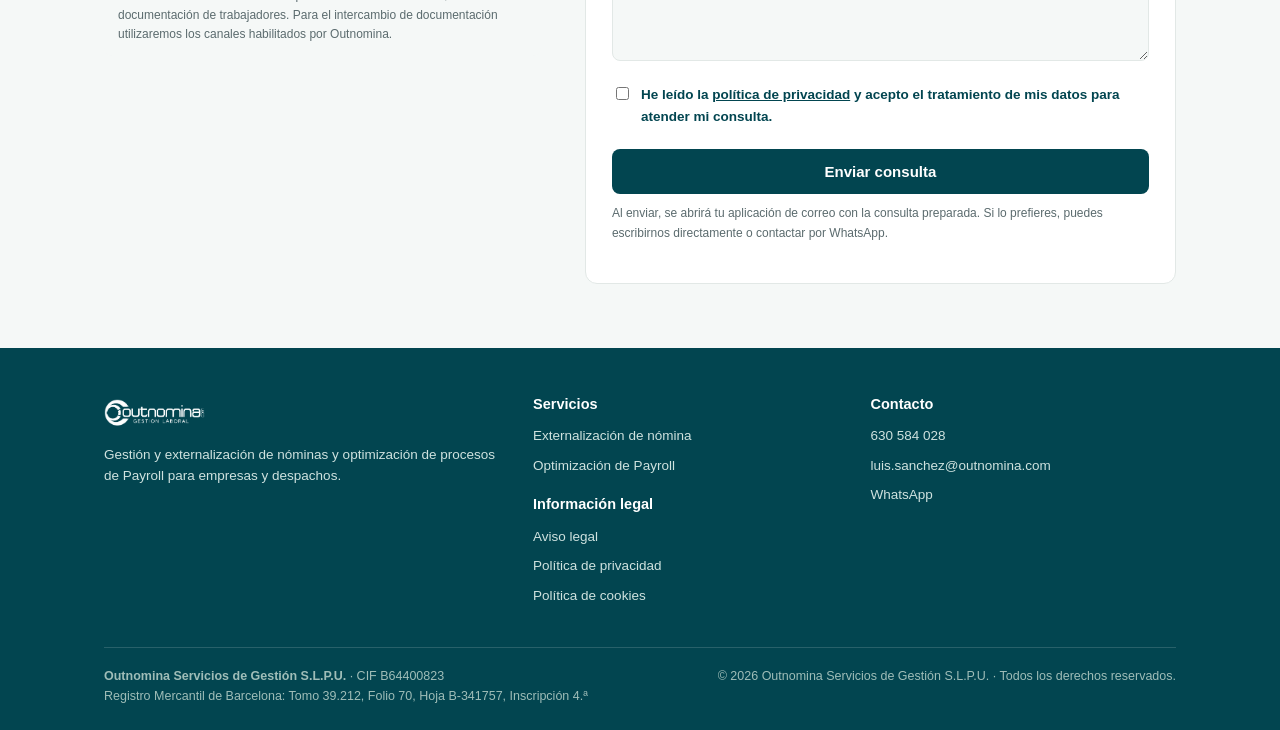
==== commit eaa52ec5: "Add files via upload" ====
--- a/index.html
+++ b/index.html
@@ -3,12 +3,12 @@
 <head>
 <meta charset="UTF-8">
 <meta name="viewport" content="width=device-width,initial-scale=1">
-<title>Gestión de Nóminas, Payroll y Outsourcing en Barcelona | Outnomina</title>
-<meta name="description" content="Gestión de nóminas, Payroll, outsourcing y externalización de nóminas en Barcelona y área metropolitana. Asesoramiento laboral, Seguridad Social, contratos e impuestos.">
+<title>Gestión de Nóminas y Optimización de Procesos de Payroll en Barcelona | Outnomina</title>
+<meta name="description" content="Gestión y externalización de nóminas y optimización de procesos de Payroll en Barcelona y área metropolitana. Asesoramiento laboral, Seguridad Social, contratos e impuestos.">
 <meta name="robots" content="index,follow">
 <link rel="canonical" href="https://outnomina.com/">
-<meta property="og:title" content="Outnomina | Gestión de Nóminas, Payroll y Outsourcing en Barcelona">
-<meta property="og:description" content="Gestión de nóminas, Payroll, outsourcing y externalización para empresas y despachos de Barcelona y área metropolitana.">
+<meta property="og:title" content="Outnomina | Gestión de Nóminas y Optimización de Procesos de Payroll en Barcelona">
+<meta property="og:description" content="Gestión y externalización de nóminas y optimización de procesos de Payroll para empresas y despachos de Barcelona y área metropolitana.">
 <meta property="og:type" content="website">
 <meta property="og:url" content="https://outnomina.com/">
 <link rel="stylesheet" href="styles.css">
@@ -194,7 +194,7 @@
     <div class="footer-grid">
       <div>
         <div class="logo-foot"><img src="assets/outnomina_logo_oficial.png" alt="Outnomina"></div>
-        <p style="color:#cfe2df;">Gestión de nóminas, Payroll y asesoramiento laboral para empresas y despachos.</p>
+        <p style="color:#cfe2df;">Gestión y externalización de nóminas y optimización de procesos de Payroll para empresas y despachos.</p>
       </div>
       <div>
         <h3>Servicios</h3>
--- a/styles.css
+++ b/styles.css
@@ -79,7 +79,7 @@
   display:flex;align-items:center;justify-content:space-between;
   padding:14px 24px;max-width:var(--maxw);margin:0 auto;gap:20px;
 }
-.logo img{height:44px;width:auto;}
+.logo img{height:48px;width:auto;}
 nav.main-nav{display:flex;gap:26px;align-items:center;}
 nav.main-nav a{
   text-decoration:none;color:var(--petroleo);font-size:14.5px;font-weight:500;
@@ -239,15 +239,24 @@
 .btn:hover{transform:translateY(-1px);box-shadow:0 5px 14px rgba(2,69,80,.12);}
 @media(max-width:560px){
   section{padding:48px 0;}
+  html{scroll-padding-top:76px;}
   .hero{padding:38px 0 28px;}
   .hero-lead{font-size:16.5px;}
   .btn-row .btn{width:100%;text-align:center;}
   .header-inner{padding:11px 18px;}
-  .logo img{height:40px;}
+  .logo img{height:43px;}
   .header-actions .btn{display:none;}
   .hero-stats{gap:16px;margin-top:22px;}
   .hero-stats div{max-width:none;width:100%;}
   .svc-card{padding:24px 20px;}
   .promo-block{padding:34px 22px;}
   .contact-grid{gap:28px;}
-}
+  form.lead{padding:22px 18px;}
+  form.lead input[type=text],form.lead input[type=email],form.lead input[type=tel],form.lead textarea{font-size:16px;}
+  .btn{min-height:46px;display:inline-flex;align-items:center;justify-content:center;}
+}
+
+/* Final mobile/accessibility refinements */
+:focus-visible{outline:3px solid var(--verde);outline-offset:3px;}
+[id]{scroll-margin-top:88px;}
+@media(max-width:860px){.header-inner{min-height:70px;}}
